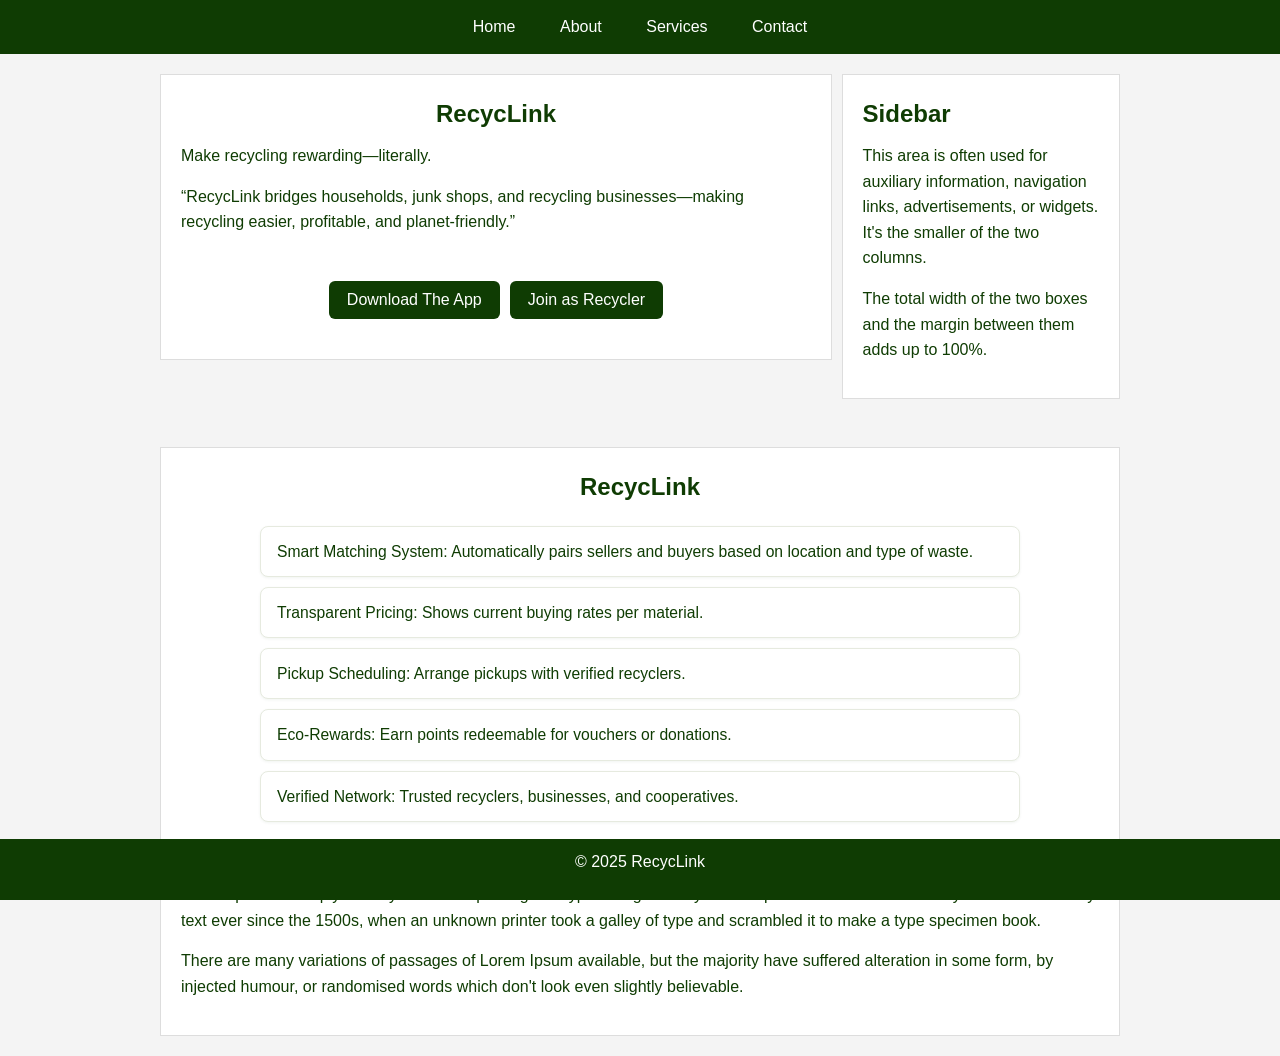
==== index.html @ 6168c614 "Add files via upload" ====
<!DOCTYPE html>
<html lang="en">
  <head>
    <meta charset="UTF-8" />
    <meta name="viewport" content="width=device-width, initial-scale=1.0" />
    <title>Simple Layout with Embedded CSS</title>
    <style>
      * {
        margin: 0;
        padding: 0;
        box-sizing: border-box;
      }

      body {
        font-family: Arial, sans-serif;
        line-height: 1.6;
        background-color: #f4f4f4;
        color: #0f3c03;
      }

      .navbar {
        background-color: #0f3c03;
        color: white;
        overflow: hidden;
      }

      .navbar ul {
        list-style-type: none;
        text-align: center;
      }

      .navbar ul li {
        display: inline-block;
      }

      .navbar ul li a {
        display: block;
        color: white;
        text-align: center;
        padding: 14px 20px;
        text-decoration: none;
      }

      .navbar ul li a:hover {
        background-color: #a3ab82;
      }

      .container {
        max-width: 1000px;
        margin: 20px auto;
        padding: 0 20px;
        overflow: hidden;
      }

      .box {
        float: left;
        padding: 20px;
        background: white;
        border: 1px solid #ddd;
        min-height: 250px;
      }

      .box-left {
        width: 70%;
        margin-right: 1%;
      }

      .box-right {
        width: 29%;
        align-items: center;
      }

      .box-down {
        margin-top: 5%;
      }

      .box-down ul {
        list-style: none;
        padding: 0;
        margin: 20px auto;
        max-width: 760px;
      }

      .box-down ul li {
        background: #ffffff;
        border: 1px solid #e6eadf;
        padding: 12px 16px;
        margin: 10px 0;
        border-radius: 8px;
        box-shadow: 0 1px 3px rgba(15, 60, 3, 0.06);
        display: flex;
        align-items: center;
        gap: 10px;
        color: #0f3c03;
        font-size: 0.98rem;
      }

      .buttons {
        display: flex;
        justify-content: center;
        gap: 10px;
        margin: 20px 0;
      }

      .buttons button {
        background: #0f3c03;
        color: #fff;
        border: none;
        padding: 10px 18px;
        border-radius: 6px;
        font-size: 1rem;
        cursor: pointer;
      }

      .footer {
        background-color: #0f3c03;
        color: white;
        text-align: center;
        padding: 10px 0;
        position: fixed;
        bottom: 0;
        width: 100%;
      }

      .img1 {
        display: flex;
        align-items: left;
        margin-left: auto;
        margin-right: auto;
        margin-bottom: 5%;
        width: 50%;
      }

      h2 {
        margin-bottom: 10px;
      }
      p {
        margin-bottom: 15px;
      }
    </style>
  </head>
  <body>
    <header class="navbar">
      <nav>
        <ul>
          <li><a href="#home">Home</a></li>
          <li><a href="#about">About</a></li>
          <li><a href="#services">Services</a></li>
          <li><a href="#contact">Contact</a></li>
        </ul>
      </nav>
    </header>

    <main class="container">
      <section class="box box-left">
        <h2 style="text-align: center">RecycLink</h2>
        <p>Make recycling rewarding—literally.</p>
        <p>
          “RecycLink bridges households, junk shops, and recycling
          businesses—making recycling easier, profitable, and planet-friendly.”
        </p>
        <img src="images/stock.jpg" alt="" class="img1" />
        <section class="buttons">
          <button>Download The App</button>
          <button>Join as Recycler</button>
        </section>
      </section>

      <aside class="box box-right">
        <h2>Sidebar</h2>
        <p>
          This area is often used for auxiliary information, navigation links,
          advertisements, or widgets. It's the smaller of the two columns.
        </p>
        <p>
          The total width of the two boxes and the margin between them adds up
          to 100%.
        </p>
      </aside>

      <section class="box box-down">
        <h2 style="text-align: center">RecycLink</h2>
        <ul>
          <li>
            Smart Matching System: Automatically pairs sellers and buyers based
            on location and type of waste.
          </li>
          <li>Transparent Pricing: Shows current buying rates per material.</li>
          <li>Pickup Scheduling: Arrange pickups with verified recyclers.</li>
          <li>
            Eco-Rewards: Earn points redeemable for vouchers or donations.
          </li>
          <li>
            Verified Network: Trusted recyclers, businesses, and cooperatives.
          </li>
        </ul>
        <p>
          It is a long established fact that a reader will be distracted by the
          readable content of a page when looking at its layout.
        </p>
        <p>
          Lorem Ipsum is simply dummy text of the printing and typesetting
          industry. Lorem Ipsum has been the industry's standard dummy text ever
          since the 1500s, when an unknown printer took a galley of type and
          scrambled it to make a type specimen book.
        </p>
        <p>
          There are many variations of passages of Lorem Ipsum available, but
          the majority have suffered alteration in some form, by injected
          humour, or randomised words which don't look even slightly believable.
        </p>
      </section>
    </main>

    <footer class="footer">
      <p>&copy; 2025 RecycLink</p>
    </footer>
  </body>
</html>
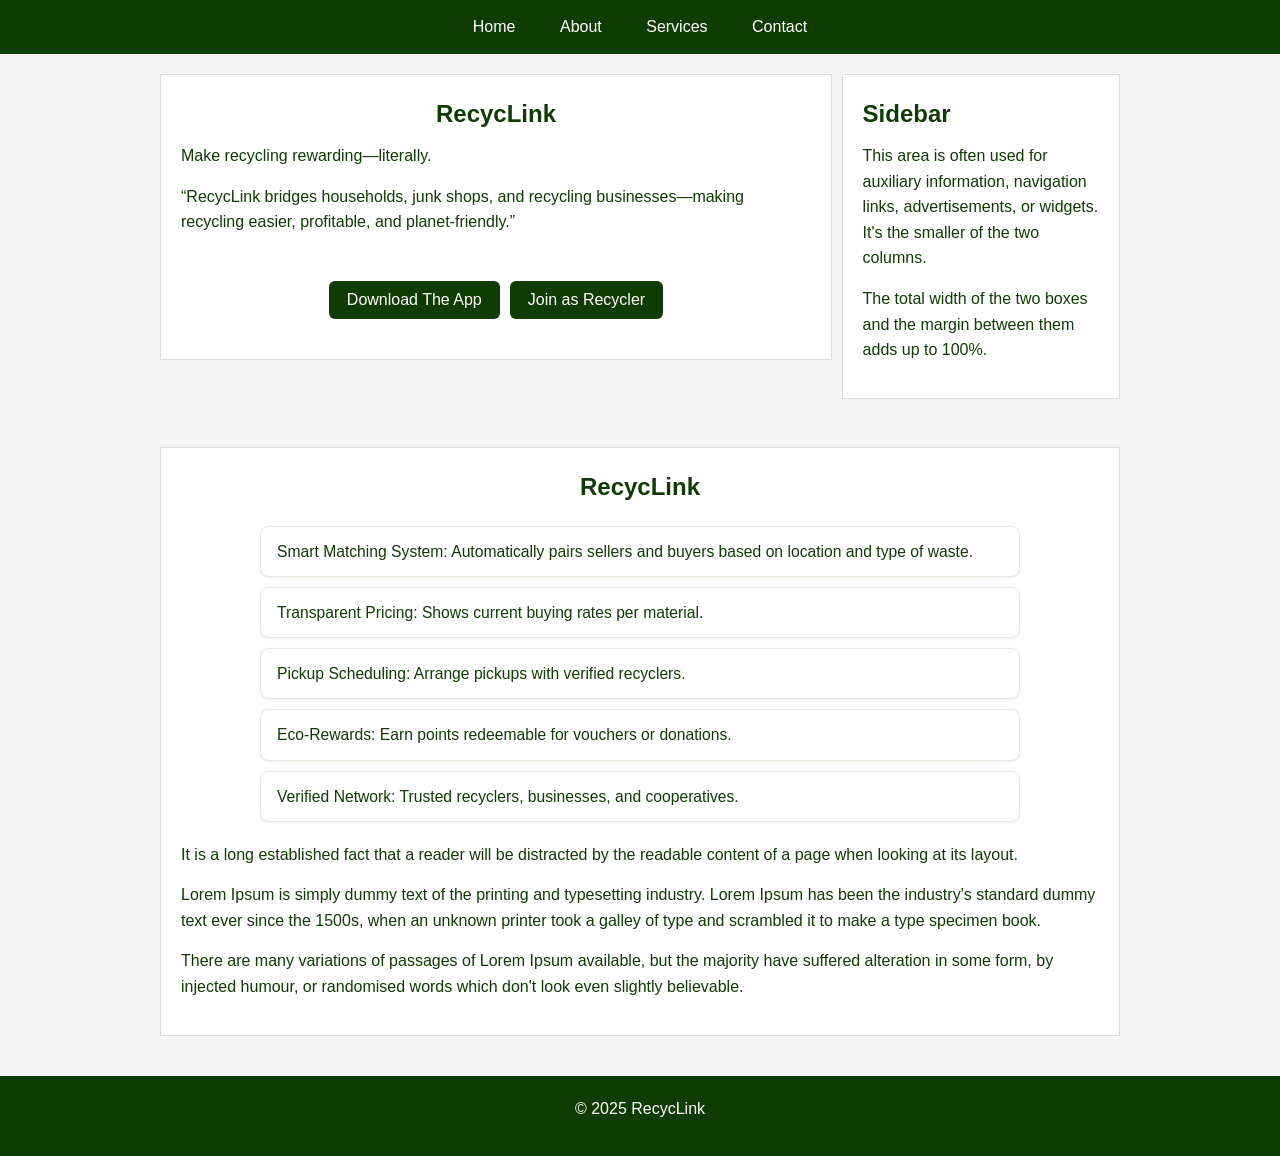
==== commit 5b4251d5: "Add files via upload" ====
--- a/index.html
+++ b/index.html
@@ -116,10 +116,9 @@
         background-color: #0f3c03;
         color: white;
         text-align: center;
-        padding: 10px 0;
-        position: fixed;
-        bottom: 0;
+        padding: 20px 0;
         width: 100%;
+        margin-top: 40px;
       }
 
       .img1 {
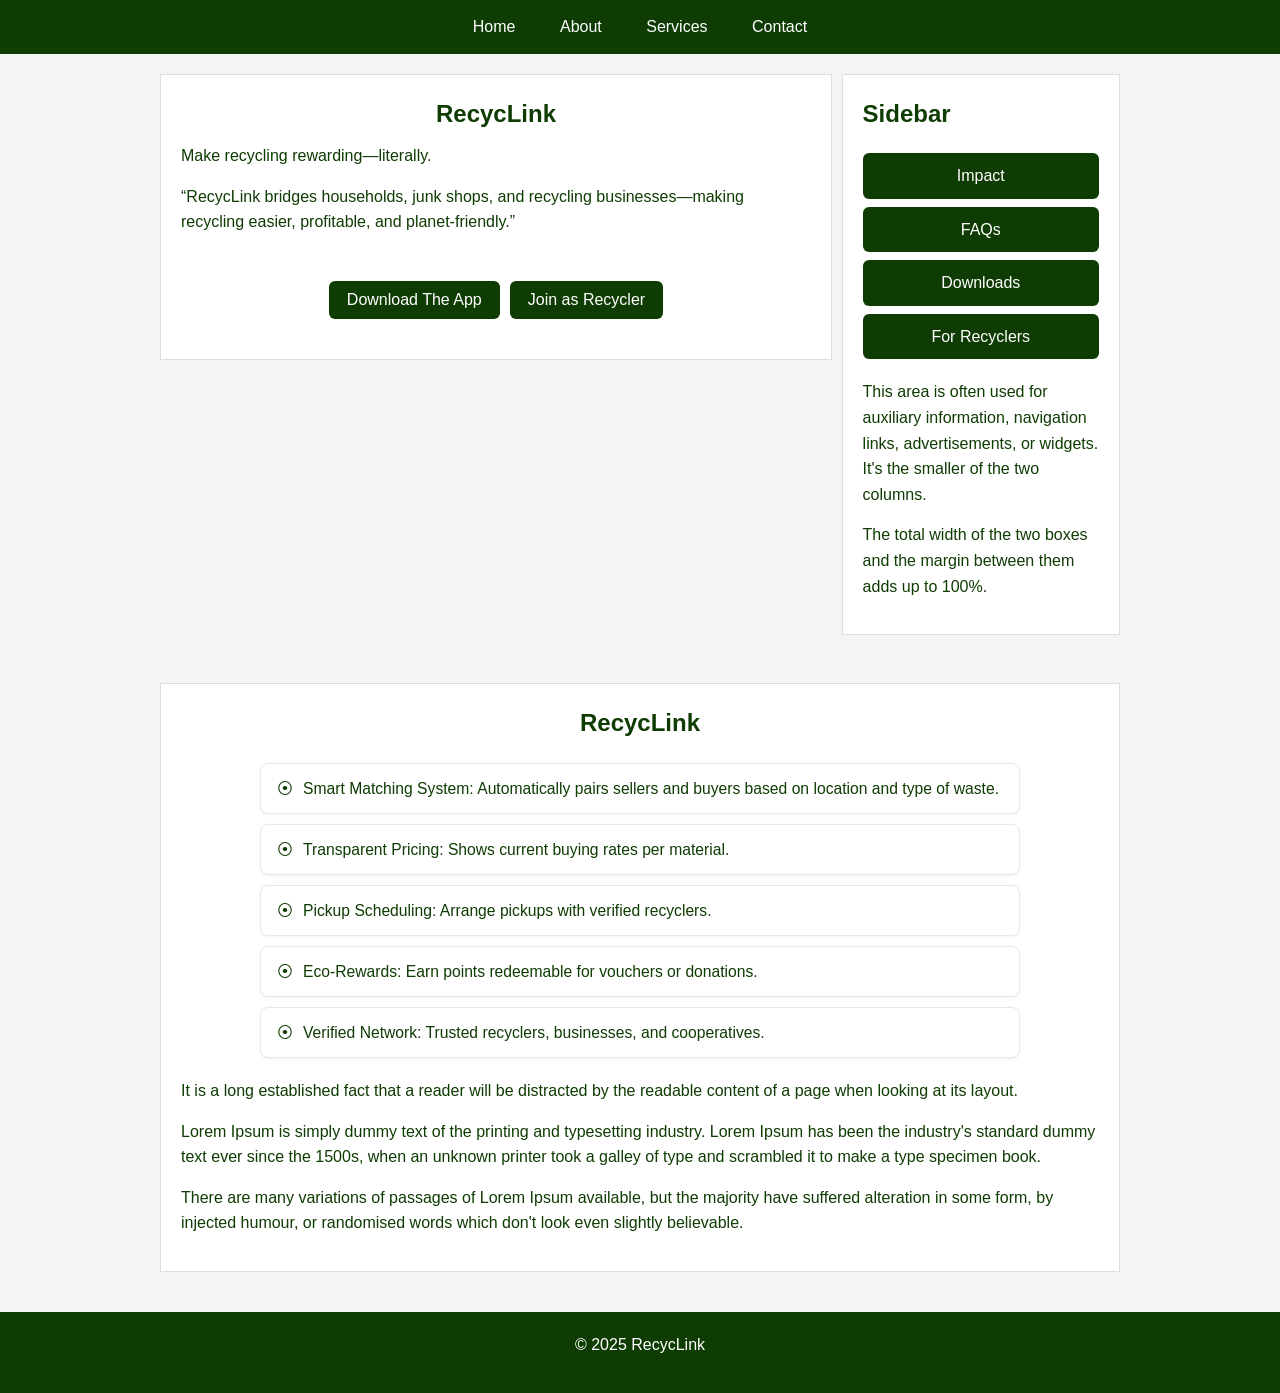
==== commit 77018de9: "Add files via upload" ====
--- a/index.html
+++ b/index.html
@@ -68,6 +68,22 @@
       .box-right {
         width: 29%;
         align-items: center;
+      }
+
+      .box-right .sidebarnav ul {
+        list-style: none;
+        padding: 0;
+        margin: 20px 0;
+      }
+
+      .box-right .sidebarnav ul li {
+        background: #0f3c03;
+        color: #fff;
+        padding: 10px;
+        margin: 8px 0;
+        border-radius: 6px;
+        text-align: center;
+        cursor: pointer;
       }
 
       .box-down {
@@ -93,6 +109,10 @@
         gap: 10px;
         color: #0f3c03;
         font-size: 0.98rem;
+      }
+
+      .box-down ul li::before {
+        content: "⦿";
       }
 
       .buttons {
@@ -167,6 +187,16 @@
 
       <aside class="box box-right">
         <h2>Sidebar</h2>
+        <section class="sidebarnav">
+          <nav>
+            <ul>
+              <li>Impact</li>
+              <li>FAQs</li>
+              <li>Downloads</li>
+              <li>For Recyclers</li>
+            </ul>
+          </nav>
+        </section>
         <p>
           This area is often used for auxiliary information, navigation links,
           advertisements, or widgets. It's the smaller of the two columns.
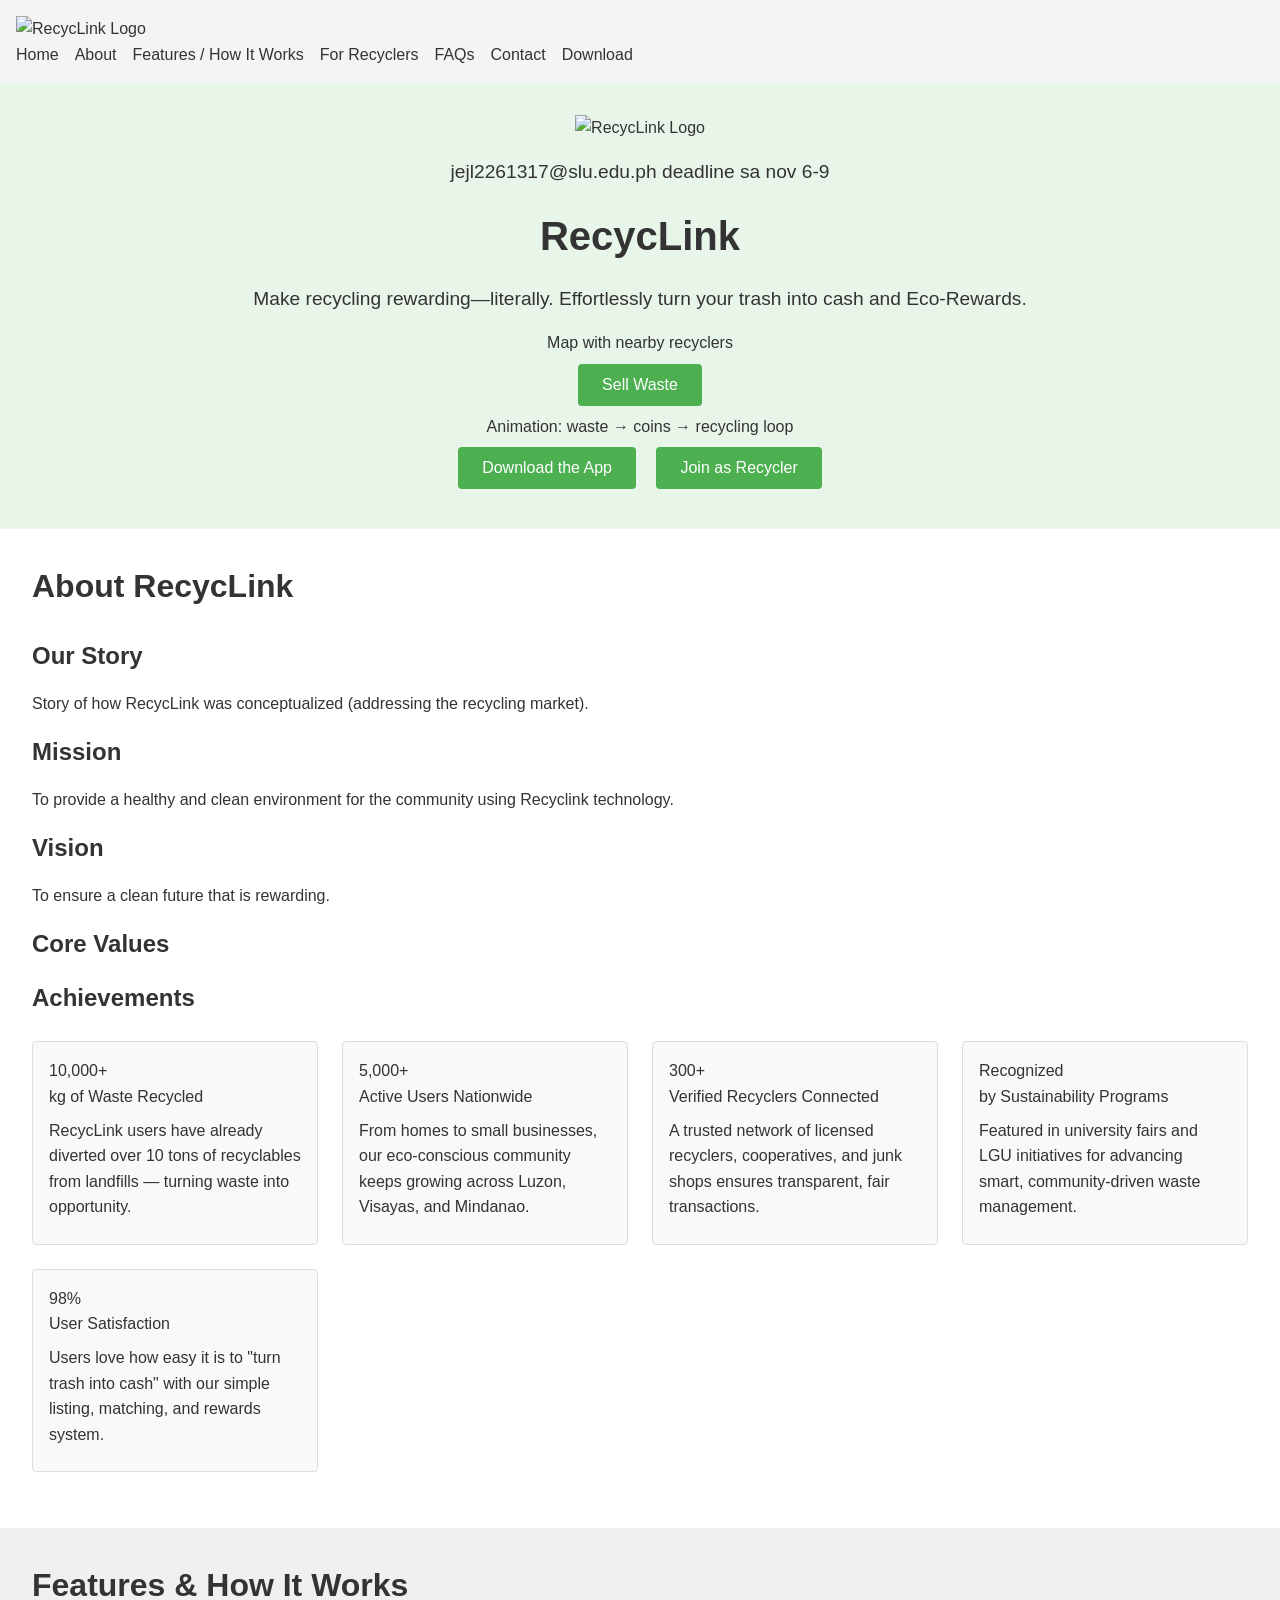
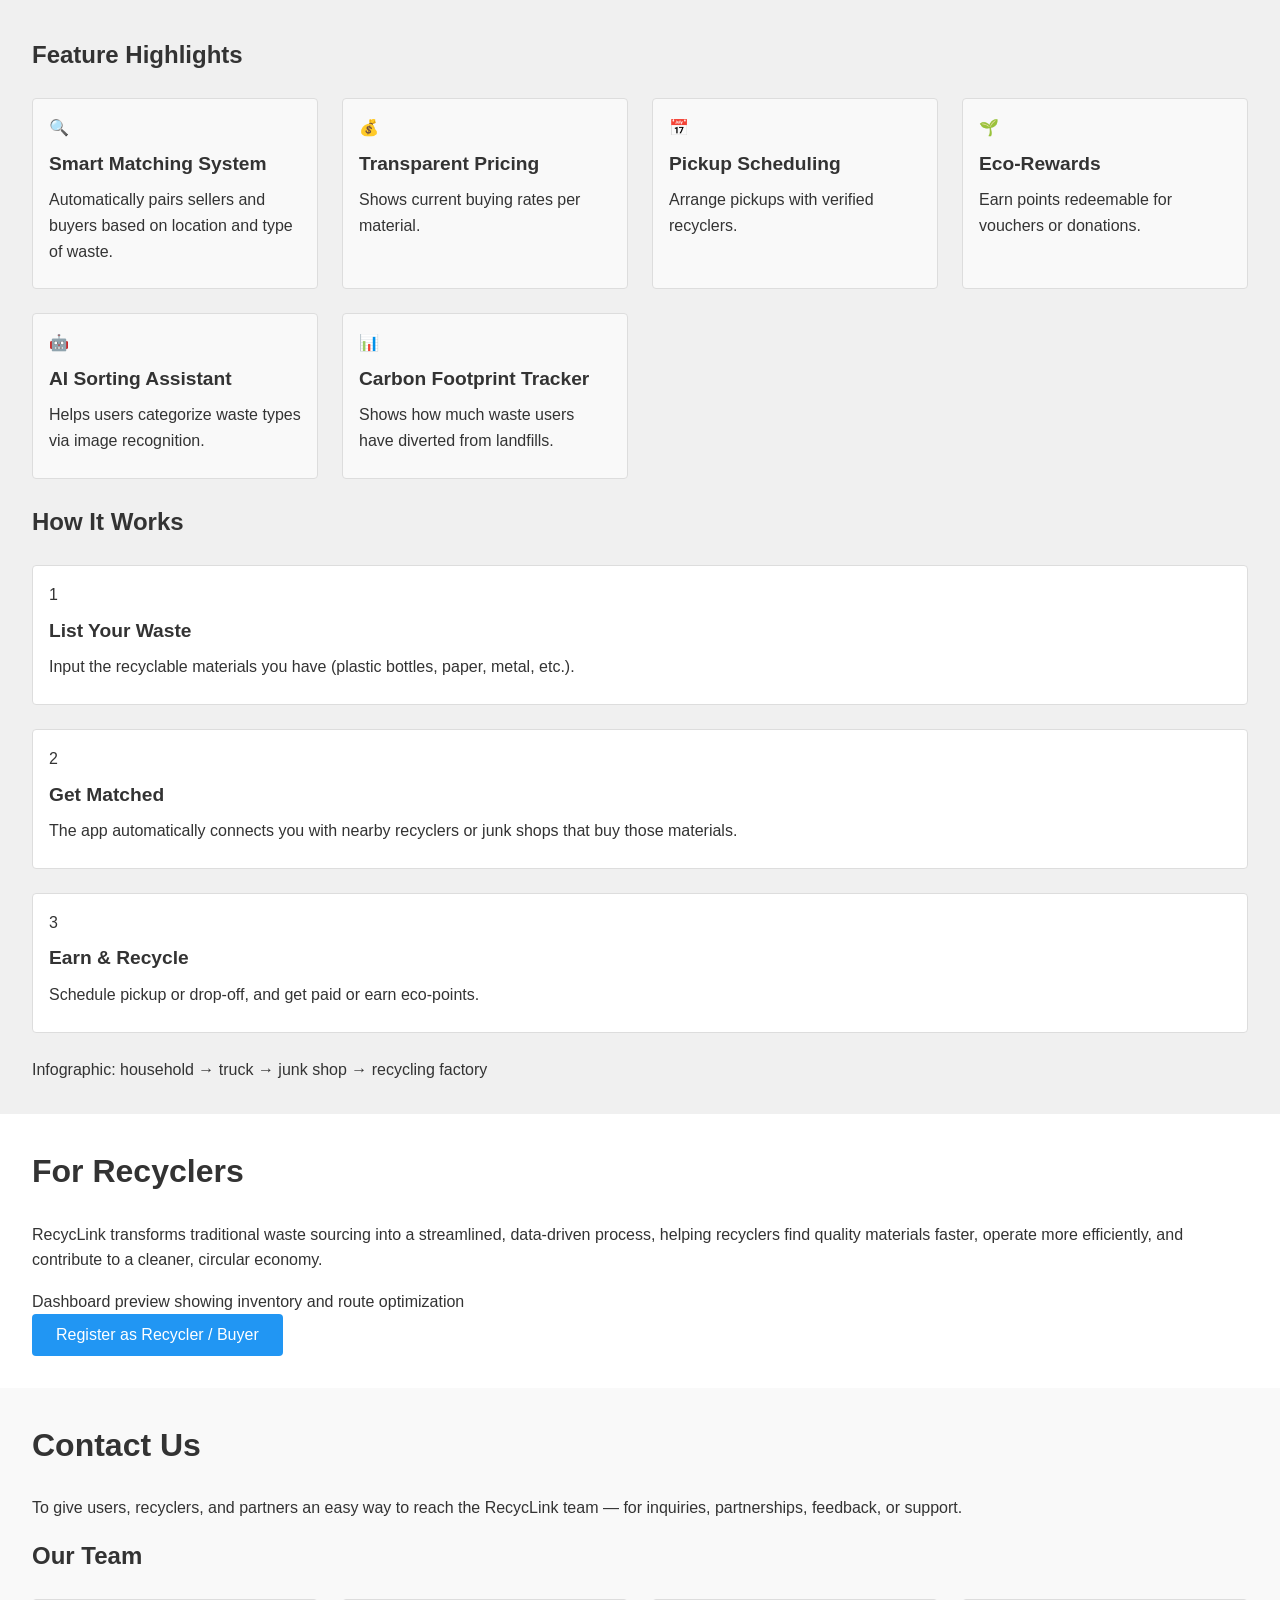
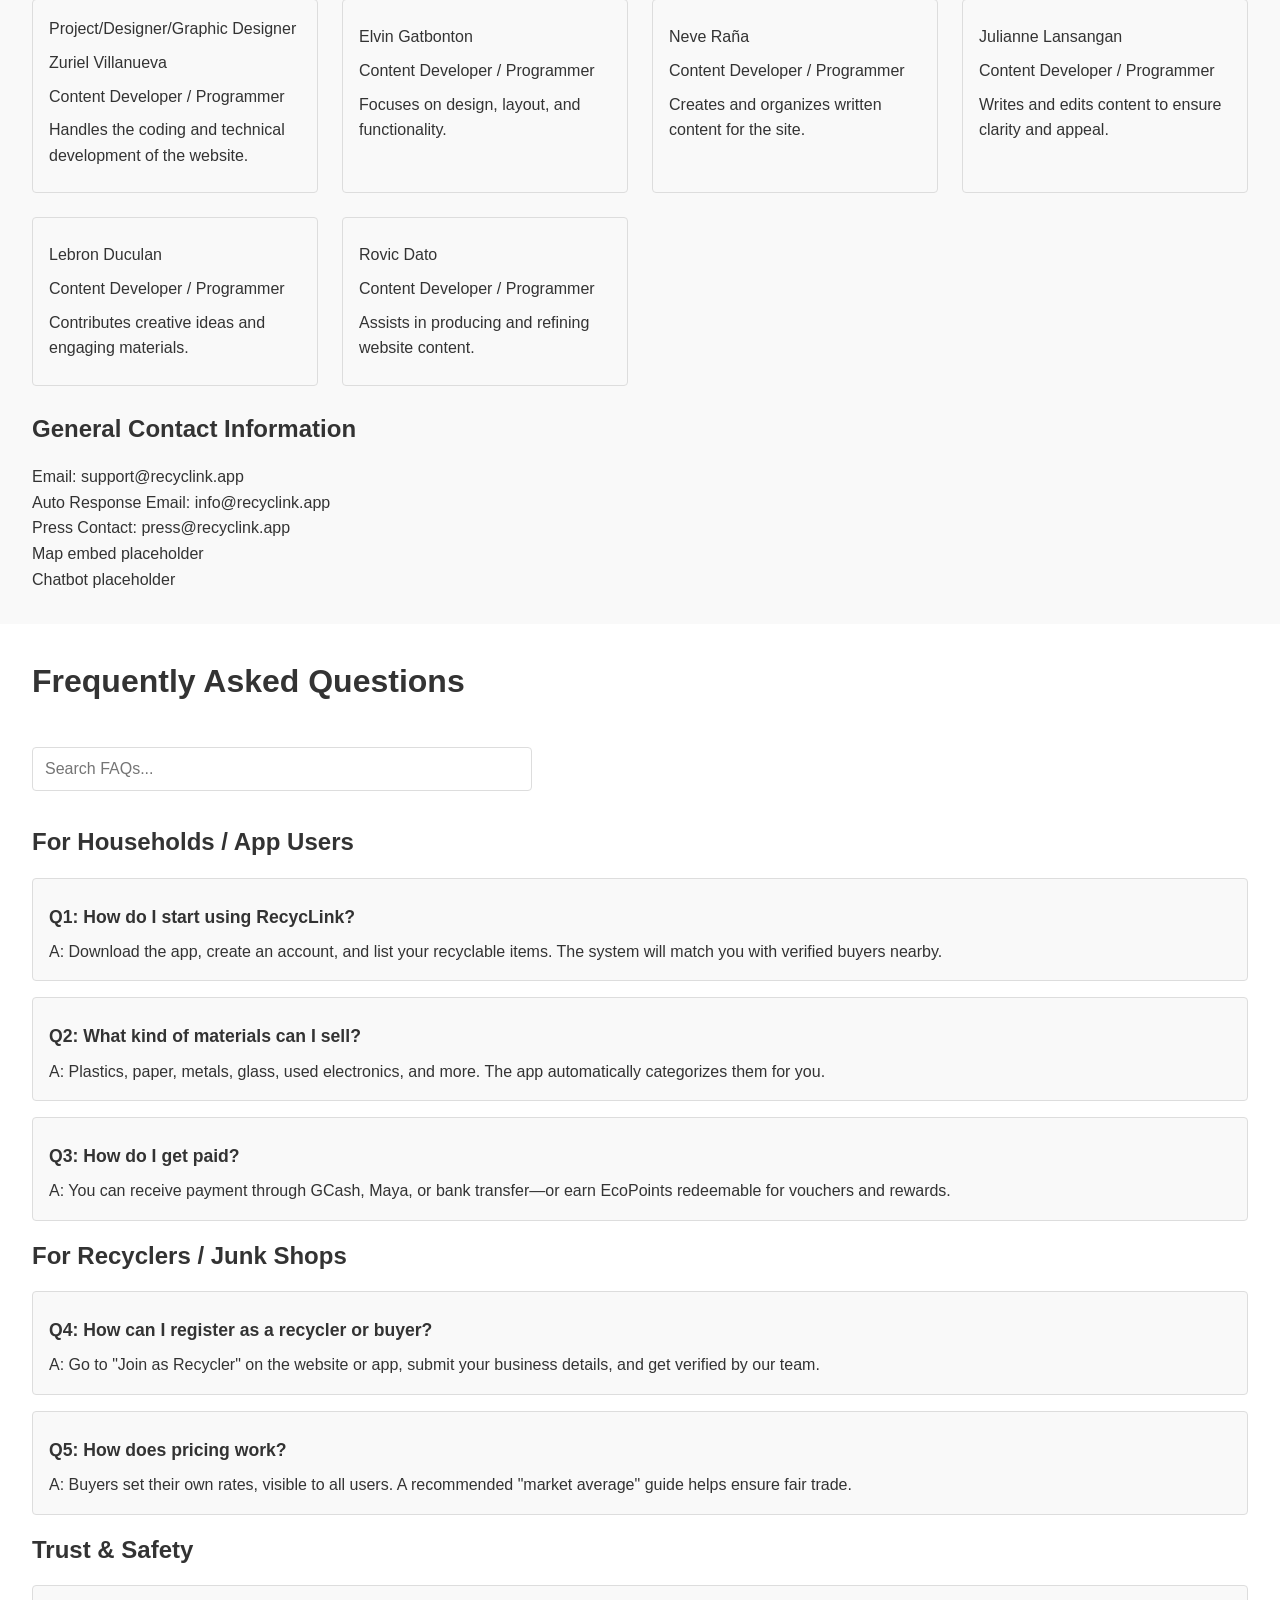
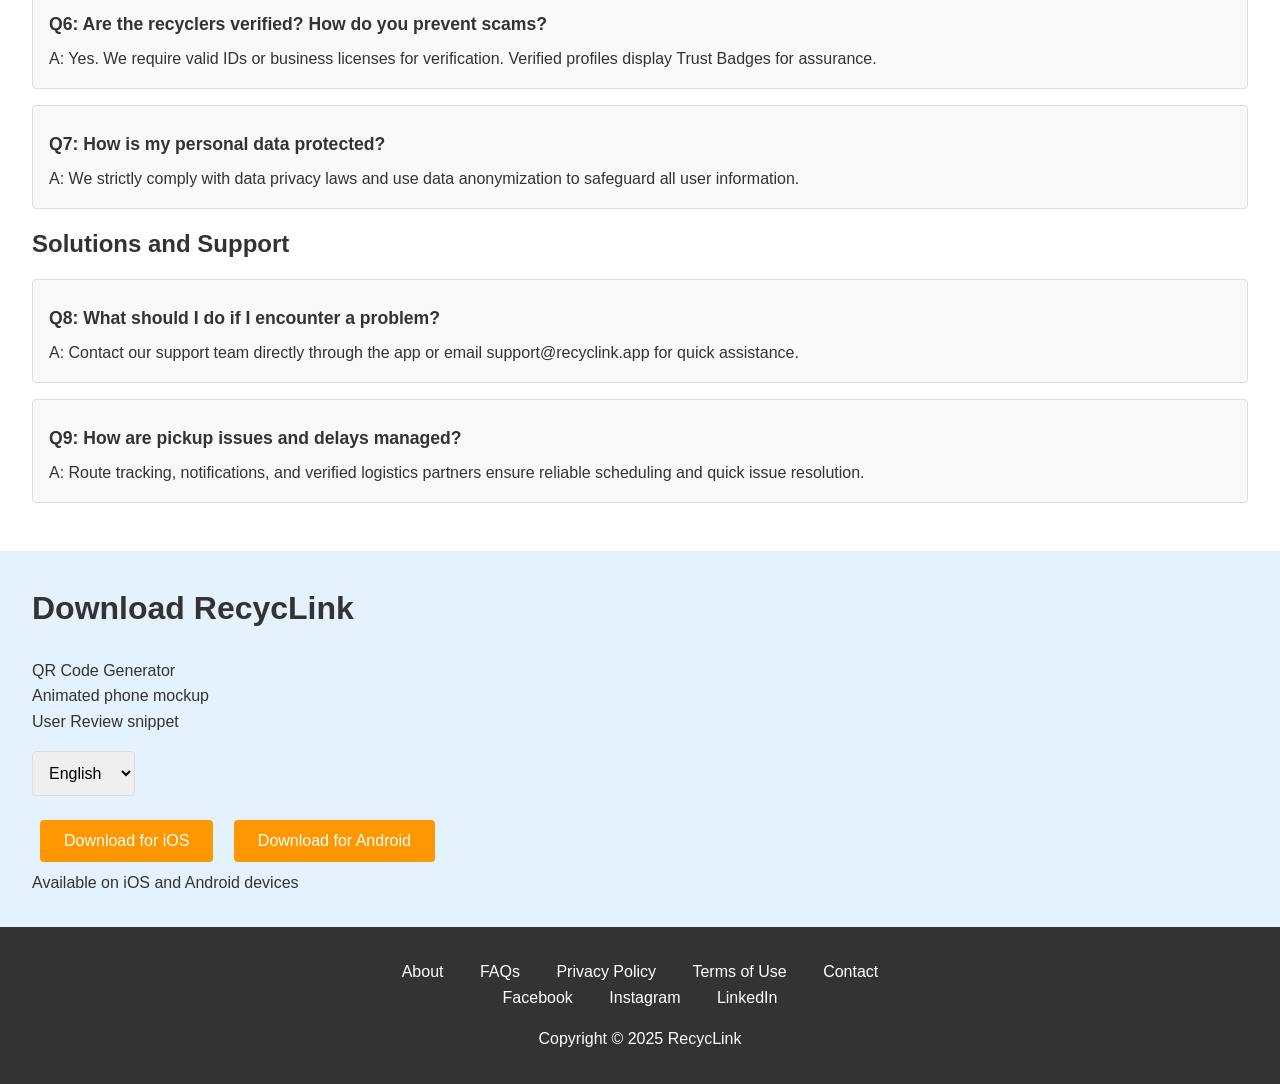
==== commit 1caf9022: "Add files via upload" ====
--- a/index.html
+++ b/index.html
@@ -1,248 +1,426 @@
 <!DOCTYPE html>
 <html lang="en">
-  <head>
-    <meta charset="UTF-8" />
-    <meta name="viewport" content="width=device-width, initial-scale=1.0" />
-    <title>Simple Layout with Embedded CSS</title>
-    <style>
-      * {
-        margin: 0;
-        padding: 0;
-        box-sizing: border-box;
-      }
-
-      body {
-        font-family: Arial, sans-serif;
-        line-height: 1.6;
-        background-color: #f4f4f4;
-        color: #0f3c03;
-      }
-
-      .navbar {
-        background-color: #0f3c03;
-        color: white;
-        overflow: hidden;
-      }
-
-      .navbar ul {
-        list-style-type: none;
-        text-align: center;
-      }
-
-      .navbar ul li {
-        display: inline-block;
-      }
-
-      .navbar ul li a {
-        display: block;
-        color: white;
-        text-align: center;
-        padding: 14px 20px;
-        text-decoration: none;
-      }
-
-      .navbar ul li a:hover {
-        background-color: #a3ab82;
-      }
-
-      .container {
-        max-width: 1000px;
-        margin: 20px auto;
-        padding: 0 20px;
-        overflow: hidden;
-      }
-
-      .box {
-        float: left;
-        padding: 20px;
-        background: white;
-        border: 1px solid #ddd;
-        min-height: 250px;
-      }
-
-      .box-left {
-        width: 70%;
-        margin-right: 1%;
-      }
-
-      .box-right {
-        width: 29%;
-        align-items: center;
-      }
-
-      .box-right .sidebarnav ul {
-        list-style: none;
-        padding: 0;
-        margin: 20px 0;
-      }
-
-      .box-right .sidebarnav ul li {
-        background: #0f3c03;
-        color: #fff;
-        padding: 10px;
-        margin: 8px 0;
-        border-radius: 6px;
-        text-align: center;
-        cursor: pointer;
-      }
-
-      .box-down {
-        margin-top: 5%;
-      }
-
-      .box-down ul {
-        list-style: none;
-        padding: 0;
-        margin: 20px auto;
-        max-width: 760px;
-      }
-
-      .box-down ul li {
-        background: #ffffff;
-        border: 1px solid #e6eadf;
-        padding: 12px 16px;
-        margin: 10px 0;
-        border-radius: 8px;
-        box-shadow: 0 1px 3px rgba(15, 60, 3, 0.06);
-        display: flex;
-        align-items: center;
-        gap: 10px;
-        color: #0f3c03;
-        font-size: 0.98rem;
-      }
-
-      .box-down ul li::before {
-        content: "⦿";
-      }
-
-      .buttons {
-        display: flex;
-        justify-content: center;
-        gap: 10px;
-        margin: 20px 0;
-      }
-
-      .buttons button {
-        background: #0f3c03;
-        color: #fff;
-        border: none;
-        padding: 10px 18px;
-        border-radius: 6px;
-        font-size: 1rem;
-        cursor: pointer;
-      }
-
-      .footer {
-        background-color: #0f3c03;
-        color: white;
-        text-align: center;
-        padding: 20px 0;
-        width: 100%;
-        margin-top: 40px;
-      }
-
-      .img1 {
-        display: flex;
-        align-items: left;
-        margin-left: auto;
-        margin-right: auto;
-        margin-bottom: 5%;
-        width: 50%;
-      }
-
-      h2 {
-        margin-bottom: 10px;
-      }
-      p {
-        margin-bottom: 15px;
-      }
-    </style>
-  </head>
-  <body>
-    <header class="navbar">
-      <nav>
-        <ul>
-          <li><a href="#home">Home</a></li>
-          <li><a href="#about">About</a></li>
-          <li><a href="#services">Services</a></li>
-          <li><a href="#contact">Contact</a></li>
-        </ul>
-      </nav>
-    </header>
-
-    <main class="container">
-      <section class="box box-left">
-        <h2 style="text-align: center">RecycLink</h2>
-        <p>Make recycling rewarding—literally.</p>
-        <p>
-          “RecycLink bridges households, junk shops, and recycling
-          businesses—making recycling easier, profitable, and planet-friendly.”
-        </p>
-        <img src="images/stock.jpg" alt="" class="img1" />
-        <section class="buttons">
-          <button>Download The App</button>
-          <button>Join as Recycler</button>
-        </section>
-      </section>
-
-      <aside class="box box-right">
-        <h2>Sidebar</h2>
-        <section class="sidebarnav">
-          <nav>
+<head>
+    <meta charset="UTF-8">
+    <meta name="viewport" content="width=device-width, initial-scale=1.0">
+    <title>RecycLink - Make recycling rewarding, literally</title>
+    <link rel="stylesheet" href="css/styles.css">
+</head>
+<body>
+    <!-- SECTION A: NAVIGATION MENU -->
+    <nav>
+        <div>
+            <div>
+                <img src="img/logo.png" alt="RecycLink Logo">
+            </div>
             <ul>
-              <li>Impact</li>
-              <li>FAQs</li>
-              <li>Downloads</li>
-              <li>For Recyclers</li>
+                <li><a href="#home">Home</a></li>
+                <li><a href="#about">About</a></li>
+                <li><a href="#features">Features / How It Works</a></li>
+                <li><a href="#recyclers">For Recyclers</a></li>
+                <li><a href="#faqs">FAQs</a></li>
+                <li><a href="#contact">Contact</a></li>
+                <li><a href="#download">Download</a></li>
             </ul>
-          </nav>
-        </section>
-        <p>
-          This area is often used for auxiliary information, navigation links,
-          advertisements, or widgets. It's the smaller of the two columns.
-        </p>
-        <p>
-          The total width of the two boxes and the margin between them adds up
-          to 100%.
-        </p>
-      </aside>
-
-      <section class="box box-down">
-        <h2 style="text-align: center">RecycLink</h2>
-        <ul>
-          <li>
-            Smart Matching System: Automatically pairs sellers and buyers based
-            on location and type of waste.
-          </li>
-          <li>Transparent Pricing: Shows current buying rates per material.</li>
-          <li>Pickup Scheduling: Arrange pickups with verified recyclers.</li>
-          <li>
-            Eco-Rewards: Earn points redeemable for vouchers or donations.
-          </li>
-          <li>
-            Verified Network: Trusted recyclers, businesses, and cooperatives.
-          </li>
-        </ul>
-        <p>
-          It is a long established fact that a reader will be distracted by the
-          readable content of a page when looking at its layout.
-        </p>
-        <p>
-          Lorem Ipsum is simply dummy text of the printing and typesetting
-          industry. Lorem Ipsum has been the industry's standard dummy text ever
-          since the 1500s, when an unknown printer took a galley of type and
-          scrambled it to make a type specimen book.
-        </p>
-        <p>
-          There are many variations of passages of Lorem Ipsum available, but
-          the majority have suffered alteration in some form, by injected
-          humour, or randomised words which don't look even slightly believable.
-        </p>
-      </section>
-    </main>
-
-    <footer class="footer">
-      <p>&copy; 2025 RecycLink</p>
+        </div>
+    </nav>
+
+    <!-- SECTION B: HOME CONTENTS -->
+    <section id="home" class="hero">
+        <div>
+            <div>
+                <img src="img/logo.png" alt="RecycLink Logo">
+                <p>jejl2261317@slu.edu.ph deadline sa nov 6-9</p>
+            </div>
+            <h1>RecycLink</h1>
+            <p>Make recycling rewarding—literally. Effortlessly turn your trash into cash and Eco-Rewards.</p>
+            <div>
+                <div>
+                    <div>Map with nearby recyclers</div>
+                    <button>Sell Waste</button>
+                </div>
+                <div>
+                    <div>Animation: waste → coins → recycling loop</div>
+                </div>
+            </div>
+            <div>
+                <button>Download the App</button>
+                <button>Join as Recycler</button>
+            </div>
+        </div>
+    </section>
+
+    <!-- SECTION C: ABOUT -->
+    <section id="about" class="about">
+        <div>
+            <h2>About RecycLink</h2>
+            <div>
+                <div>
+                    <h3>Our Story</h3>
+                    <p>Story of how RecycLink was conceptualized (addressing the recycling market).</p>
+                </div>
+                <div>
+                    <div>
+                        <h3>Mission</h3>
+                        <p>To provide a healthy and clean environment for the community using Recyclink technology.</p>
+                    </div>
+                    <div>
+                        <h3>Vision</h3>
+                        <p>To ensure a clean future that is rewarding.</p>
+                    </div>
+                </div>
+                <div>
+                    <h3>Core Values</h3>
+                    <ul>
+                        <!-- Core values content to be added -->
+                    </ul>
+                </div>
+                <div>
+                    <h3>Achievements</h3>
+                    <div class="grid">
+                        <div>
+                            <div>10,000+</div>
+                            <div>kg of Waste Recycled</div>
+                            <p>RecycLink users have already diverted over 10 tons of recyclables from landfills — turning waste into opportunity.</p>
+                        </div>
+                        <div>
+                            <div>5,000+</div>
+                            <div>Active Users Nationwide</div>
+                            <p>From homes to small businesses, our eco-conscious community keeps growing across Luzon, Visayas, and Mindanao.</p>
+                        </div>
+                        <div>
+                            <div>300+</div>
+                            <div>Verified Recyclers Connected</div>
+                            <p>A trusted network of licensed recyclers, cooperatives, and junk shops ensures transparent, fair transactions.</p>
+                        </div>
+                        <div>
+                            <div>Recognized</div>
+                            <div>by Sustainability Programs</div>
+                            <p>Featured in university fairs and LGU initiatives for advancing smart, community-driven waste management.</p>
+                        </div>
+                        <div>
+                            <div>98%</div>
+                            <div>User Satisfaction</div>
+                            <p>Users love how easy it is to "turn trash into cash" with our simple listing, matching, and rewards system.</p>
+                        </div>
+                    </div>
+                </div>
+            </div>
+        </div>
+    </section>
+
+    <!-- SECTION D: FEATURES & HOW IT WORKS -->
+    <section id="features" class="features">
+        <div>
+            <h2>Features & How It Works</h2>
+            <div>
+                <div>
+                    <h3>Feature Highlights</h3>
+                    <div class="grid">
+                        <div>
+                            <div>🔍</div>
+                            <h4>Smart Matching System</h4>
+                            <p>Automatically pairs sellers and buyers based on location and type of waste.</p>
+                        </div>
+                        <div>
+                            <div>💰</div>
+                            <h4>Transparent Pricing</h4>
+                            <p>Shows current buying rates per material.</p>
+                        </div>
+                        <div>
+                            <div>📅</div>
+                            <h4>Pickup Scheduling</h4>
+                            <p>Arrange pickups with verified recyclers.</p>
+                        </div>
+                        <div>
+                            <div>🌱</div>
+                            <h4>Eco-Rewards</h4>
+                            <p>Earn points redeemable for vouchers or donations.</p>
+                        </div>
+                        <div>
+                            <div>🤖</div>
+                            <h4>AI Sorting Assistant</h4>
+                            <p>Helps users categorize waste types via image recognition.</p>
+                        </div>
+                        <div>
+                            <div>📊</div>
+                            <h4>Carbon Footprint Tracker</h4>
+                            <p>Shows how much waste users have diverted from landfills.</p>
+                        </div>
+                    </div>
+                </div>
+                <div>
+                    <h3>How It Works</h3>
+                    <div class="steps">
+                        <div>
+                            <div>1</div>
+                            <h4>List Your Waste</h4>
+                            <p>Input the recyclable materials you have (plastic bottles, paper, metal, etc.).</p>
+                        </div>
+                        <div>
+                            <div>2</div>
+                            <h4>Get Matched</h4>
+                            <p>The app automatically connects you with nearby recyclers or junk shops that buy those materials.</p>
+                        </div>
+                        <div>
+                            <div>3</div>
+                            <h4>Earn & Recycle</h4>
+                            <p>Schedule pickup or drop-off, and get paid or earn eco-points.</p>
+                        </div>
+                    </div>
+                    <div>
+                        <div>Infographic: household → truck → junk shop → recycling factory</div>
+                    </div>
+                </div>
+            </div>
+        </div>
+    </section>
+
+    <!-- SECTION E: FOR RECYCLERS (BUSINESS) -->
+    <section id="recyclers" class="recyclers">
+        <div>
+            <h2>For Recyclers</h2>
+            <div>
+                <p>RecycLink transforms traditional waste sourcing into a streamlined, data-driven process, helping recyclers find quality materials faster, operate more efficiently, and contribute to a cleaner, circular economy.</p>
+                <div>
+                    <div>Dashboard preview showing inventory and route optimization</div>
+                </div>
+                <button>Register as Recycler / Buyer</button>
+            </div>
+        </div>
+    </section>
+
+    <!-- SECTION F: CONTACTS -->
+    <section id="contact" class="contact">
+        <div>
+            <h2>Contact Us</h2>
+            <p>To give users, recyclers, and partners an easy way to reach the RecycLink team — for inquiries, partnerships, feedback, or support.</p>
+            <div>
+                <div>
+                    <h3>Our Team</h3>
+                    <div class="grid">
+                        <div>
+                            <div>Project/Designer/Graphic Designer</div>
+                            <p>Zuriel Villanueva</p>
+                            <p>Content Developer / Programmer</p>
+                            <p>Handles the coding and technical development of the website.</p>
+                        </div>
+                        <div>
+                            <p>Elvin Gatbonton</p>
+                            <p>Content Developer / Programmer</p>
+                            <p>Focuses on design, layout, and functionality.</p>
+                        </div>
+                        <div>
+                            <p>Neve Raña</p>
+                            <p>Content Developer / Programmer</p>
+                            <p>Creates and organizes written content for the site.</p>
+                        </div>
+                        <div>
+                            <p>Julianne Lansangan</p>
+                            <p>Content Developer / Programmer</p>
+                            <p>Writes and edits content to ensure clarity and appeal.</p>
+                        </div>
+                        <div>
+                            <p>Lebron Duculan</p>
+                            <p>Content Developer / Programmer</p>
+                            <p>Contributes creative ideas and engaging materials.</p>
+                        </div>
+                        <div>
+                            <p>Rovic Dato</p>
+                            <p>Content Developer / Programmer</p>
+                            <p>Assists in producing and refining website content.</p>
+                        </div>
+                    </div>
+                </div>
+                <div>
+                    <h3>General Contact Information</h3>
+                    <div>
+                        <div>
+                            <span>Email:</span>
+                            <span>support@recyclink.app</span>
+                        </div>
+                        <div>
+                            <span>Auto Response Email:</span>
+                            <span>info@recyclink.app</span>
+                        </div>
+                        <div>
+                            <span>Press Contact:</span>
+                            <span>press@recyclink.app</span>
+                        </div>
+                    </div>
+                    <div>
+                        <div>Map embed placeholder</div>
+                    </div>
+                    <div>
+                        <div>Chatbot placeholder</div>
+                    </div>
+                </div>
+            </div>
+        </div>
+    </section>
+
+    <!-- SECTION G: FAQs -->
+    <section id="faqs" class="faqs">
+        <div>
+            <h2>Frequently Asked Questions</h2>
+            <div>
+                <div>
+                    <input type="text" placeholder="Search FAQs...">
+                </div>
+                <div>
+                    <div>
+                        <h3>For Households / App Users</h3>
+                        <div class="list">
+                            <div>
+                                <div>
+                                    <h4>Q1: How do I start using RecycLink?</h4>
+                                </div>
+                                <div>
+                                    <p>A: Download the app, create an account, and list your recyclable items. The system will match you with verified buyers nearby.</p>
+                                </div>
+                            </div>
+                            <div>
+                                <div>
+                                    <h4>Q2: What kind of materials can I sell?</h4>
+                                </div>
+                                <div>
+                                    <p>A: Plastics, paper, metals, glass, used electronics, and more. The app automatically categorizes them for you.</p>
+                                </div>
+                            </div>
+                            <div>
+                                <div>
+                                    <h4>Q3: How do I get paid?</h4>
+                                </div>
+                                <div>
+                                    <p>A: You can receive payment through GCash, Maya, or bank transfer—or earn EcoPoints redeemable for vouchers and rewards.</p>
+                                </div>
+                            </div>
+                        </div>
+                    </div>
+                    <div>
+                        <h3>For Recyclers / Junk Shops</h3>
+                        <div class="list">
+                            <div>
+                                <div>
+                                    <h4>Q4: How can I register as a recycler or buyer?</h4>
+                                </div>
+                                <div>
+                                    <p>A: Go to "Join as Recycler" on the website or app, submit your business details, and get verified by our team.</p>
+                                </div>
+                            </div>
+                            <div>
+                                <div>
+                                    <h4>Q5: How does pricing work?</h4>
+                                </div>
+                                <div>
+                                    <p>A: Buyers set their own rates, visible to all users. A recommended "market average" guide helps ensure fair trade.</p>
+                                </div>
+                            </div>
+                        </div>
+                    </div>
+                    <div>
+                        <h3>Trust & Safety</h3>
+                        <div class="list">
+                            <div>
+                                <div>
+                                    <h4>Q6: Are the recyclers verified? How do you prevent scams?</h4>
+                                </div>
+                                <div>
+                                    <p>A: Yes. We require valid IDs or business licenses for verification. Verified profiles display Trust Badges for assurance.</p>
+                                </div>
+                            </div>
+                            <div>
+                                <div>
+                                    <h4>Q7: How is my personal data protected?</h4>
+                                </div>
+                                <div>
+                                    <p>A: We strictly comply with data privacy laws and use data anonymization to safeguard all user information.</p>
+                                </div>
+                            </div>
+                        </div>
+                    </div>
+                    <div>
+                        <h3>Solutions and Support</h3>
+                        <div class="list">
+                            <div>
+                                <div>
+                                    <h4>Q8: What should I do if I encounter a problem?</h4>
+                                </div>
+                                <div>
+                                    <p>A: Contact our support team directly through the app or email support@recyclink.app for quick assistance.</p>
+                                </div>
+                            </div>
+                            <div>
+                                <div>
+                                    <h4>Q9: How are pickup issues and delays managed?</h4>
+                                </div>
+                                <div>
+                                    <p>A: Route tracking, notifications, and verified logistics partners ensure reliable scheduling and quick issue resolution.</p>
+                                </div>
+                            </div>
+                        </div>
+                    </div>
+                </div>
+            </div>
+        </div>
+    </section>
+
+    <!-- SECTION H: DOWNLOAD -->
+    <section id="download" class="download">
+        <div>
+            <h2>Download RecycLink</h2>
+            <div>
+                <div>
+                    <div>
+                        <div>QR Code Generator</div>
+                    </div>
+                    <div>
+                        <div>Animated phone mockup</div>
+                    </div>
+                </div>
+                <div>
+                    <div>
+                        <div>
+                            <p>User Review snippet</p>
+                        </div>
+                    </div>
+                    <div>
+                        <select>
+                            <option value="en">English</option>
+                            <option value="tl">Tagalog</option>
+                        </select>
+                    </div>
+                    <div>
+                        <button>Download for iOS</button>
+                        <button>Download for Android</button>
+                    </div>
+                    <p>Available on iOS and Android devices</p>
+                </div>
+            </div>
+        </div>
+    </section>
+
+    <!-- SECTION I: FOOTER -->
+    <footer>
+        <div>
+            <div>
+                <div>
+                    <a href="#about">About</a>
+                    <a href="#faqs">FAQs</a>
+                    <a href="#">Privacy Policy</a>
+                    <a href="#">Terms of Use</a>
+                    <a href="#contact">Contact</a>
+                </div>
+                <div>
+                    <a href="#" aria-label="Facebook">Facebook</a>
+                    <a href="#" aria-label="Instagram">Instagram</a>
+                    <a href="#" aria-label="LinkedIn">LinkedIn</a>
+                </div>
+                <div>
+                    <p>Copyright © 2025 RecycLink</p>
+                </div>
+            </div>
+        </div>
     </footer>
-  </body>
+</body>
 </html>
--- a/css/styles.css
+++ b/css/styles.css
@@ -0,0 +1,328 @@
+/* Reset */
+* {
+    margin: 0;
+    padding: 0;
+    box-sizing: border-box;
+}
+
+body {
+    font-family: Arial, sans-serif;
+    line-height: 1.6;
+    color: #333;
+}
+
+/* Navigation */
+nav {
+    background-color: #f4f4f4;
+    padding: 1rem;
+}
+
+nav ul {
+    list-style: none;
+    display: flex;
+    gap: 1rem;
+    flex-wrap: wrap;
+}
+
+nav a {
+    text-decoration: none;
+    color: #333;
+}
+
+nav a:hover {
+    color: #007bff;
+}
+
+nav img {
+    max-width: 150px;
+    height: auto;
+}
+
+/* Hero Section */
+.hero {
+    padding: 2rem;
+    text-align: center;
+    background-color: #e8f5e9;
+}
+
+.hero h1 {
+    font-size: 2.5rem;
+    margin: 1rem 0;
+}
+
+.hero p {
+    font-size: 1.2rem;
+    margin: 1rem 0;
+}
+
+.hero button {
+    padding: 0.75rem 1.5rem;
+    margin: 0.5rem;
+    font-size: 1rem;
+    cursor: pointer;
+    border: none;
+    background-color: #4caf50;
+    color: white;
+    border-radius: 4px;
+}
+
+.hero button:hover {
+    background-color: #45a049;
+}
+
+.hero img {
+    max-width: 200px;
+    height: auto;
+}
+
+/* About Section */
+.about {
+    padding: 2rem;
+    background-color: #fff;
+}
+
+.about h2 {
+    font-size: 2rem;
+    margin-bottom: 1.5rem;
+}
+
+.about h3 {
+    font-size: 1.5rem;
+    margin: 1rem 0;
+}
+
+.about p {
+    margin: 0.5rem 0;
+}
+
+/* Grid Layout */
+.grid {
+    display: grid;
+    grid-template-columns: repeat(auto-fit, minmax(250px, 1fr));
+    gap: 1.5rem;
+    margin: 1.5rem 0;
+}
+
+.grid > div {
+    padding: 1rem;
+    border: 1px solid #ddd;
+    border-radius: 4px;
+    background-color: #f9f9f9;
+}
+
+/* Features Section */
+.features {
+    padding: 2rem;
+    background-color: #f0f0f0;
+}
+
+.features h2 {
+    font-size: 2rem;
+    margin-bottom: 1.5rem;
+}
+
+.features h3 {
+    font-size: 1.5rem;
+    margin: 1rem 0;
+}
+
+.features h4 {
+    font-size: 1.2rem;
+    margin: 0.5rem 0;
+}
+
+.features p {
+    margin: 0.5rem 0;
+}
+
+/* Steps Layout */
+.steps {
+    display: flex;
+    flex-direction: column;
+    gap: 1.5rem;
+    margin: 1.5rem 0;
+}
+
+.steps > div {
+    padding: 1rem;
+    border: 1px solid #ddd;
+    border-radius: 4px;
+    background-color: #fff;
+}
+
+/* Recyclers Section */
+.recyclers {
+    padding: 2rem;
+    background-color: #fff;
+}
+
+.recyclers h2 {
+    font-size: 2rem;
+    margin-bottom: 1.5rem;
+}
+
+.recyclers p {
+    margin: 1rem 0;
+}
+
+.recyclers button {
+    padding: 0.75rem 1.5rem;
+    font-size: 1rem;
+    cursor: pointer;
+    border: none;
+    background-color: #2196f3;
+    color: white;
+    border-radius: 4px;
+}
+
+.recyclers button:hover {
+    background-color: #0b7dda;
+}
+
+/* Contact Section */
+.contact {
+    padding: 2rem;
+    background-color: #f9f9f9;
+}
+
+.contact h2 {
+    font-size: 2rem;
+    margin-bottom: 1.5rem;
+}
+
+.contact h3 {
+    font-size: 1.5rem;
+    margin: 1rem 0;
+}
+
+.contact p {
+    margin: 0.5rem 0;
+}
+
+/* FAQs Section */
+.faqs {
+    padding: 2rem;
+    background-color: #fff;
+}
+
+.faqs h2 {
+    font-size: 2rem;
+    margin-bottom: 1.5rem;
+}
+
+.faqs h3 {
+    font-size: 1.5rem;
+    margin: 1rem 0;
+}
+
+.faqs h4 {
+    font-size: 1.1rem;
+    margin: 0.5rem 0;
+}
+
+.faqs input[type="text"] {
+    width: 100%;
+    max-width: 500px;
+    padding: 0.75rem;
+    margin: 1rem 0;
+    border: 1px solid #ddd;
+    border-radius: 4px;
+    font-size: 1rem;
+}
+
+/* List Layout */
+.list {
+    display: flex;
+    flex-direction: column;
+    gap: 1rem;
+    margin: 1rem 0;
+}
+
+.list > div {
+    padding: 1rem;
+    border: 1px solid #ddd;
+    border-radius: 4px;
+    background-color: #f9f9f9;
+}
+
+/* Download Section */
+.download {
+    padding: 2rem;
+    background-color: #e3f2fd;
+}
+
+.download h2 {
+    font-size: 2rem;
+    margin-bottom: 1.5rem;
+}
+
+.download button {
+    padding: 0.75rem 1.5rem;
+    margin: 0.5rem;
+    font-size: 1rem;
+    cursor: pointer;
+    border: none;
+    background-color: #ff9800;
+    color: white;
+    border-radius: 4px;
+}
+
+.download button:hover {
+    background-color: #e68900;
+}
+
+.download select {
+    padding: 0.75rem;
+    margin: 1rem 0;
+    border: 1px solid #ddd;
+    border-radius: 4px;
+    font-size: 1rem;
+}
+
+/* Footer */
+footer {
+    background-color: #333;
+    color: white;
+    padding: 2rem;
+    text-align: center;
+}
+
+footer a {
+    color: white;
+    text-decoration: none;
+    margin: 0 1rem;
+}
+
+footer a:hover {
+    color: #4caf50;
+}
+
+footer p {
+    margin-top: 1rem;
+}
+
+/* General Styles */
+h2 {
+    font-size: 2rem;
+    margin-bottom: 1.5rem;
+}
+
+h3 {
+    font-size: 1.5rem;
+    margin: 1rem 0;
+}
+
+h4 {
+    font-size: 1.2rem;
+    margin: 0.5rem 0;
+}
+
+img {
+    max-width: 100%;
+    height: auto;
+}
+
+button {
+    cursor: pointer;
+    transition: background-color 0.3s;
+}
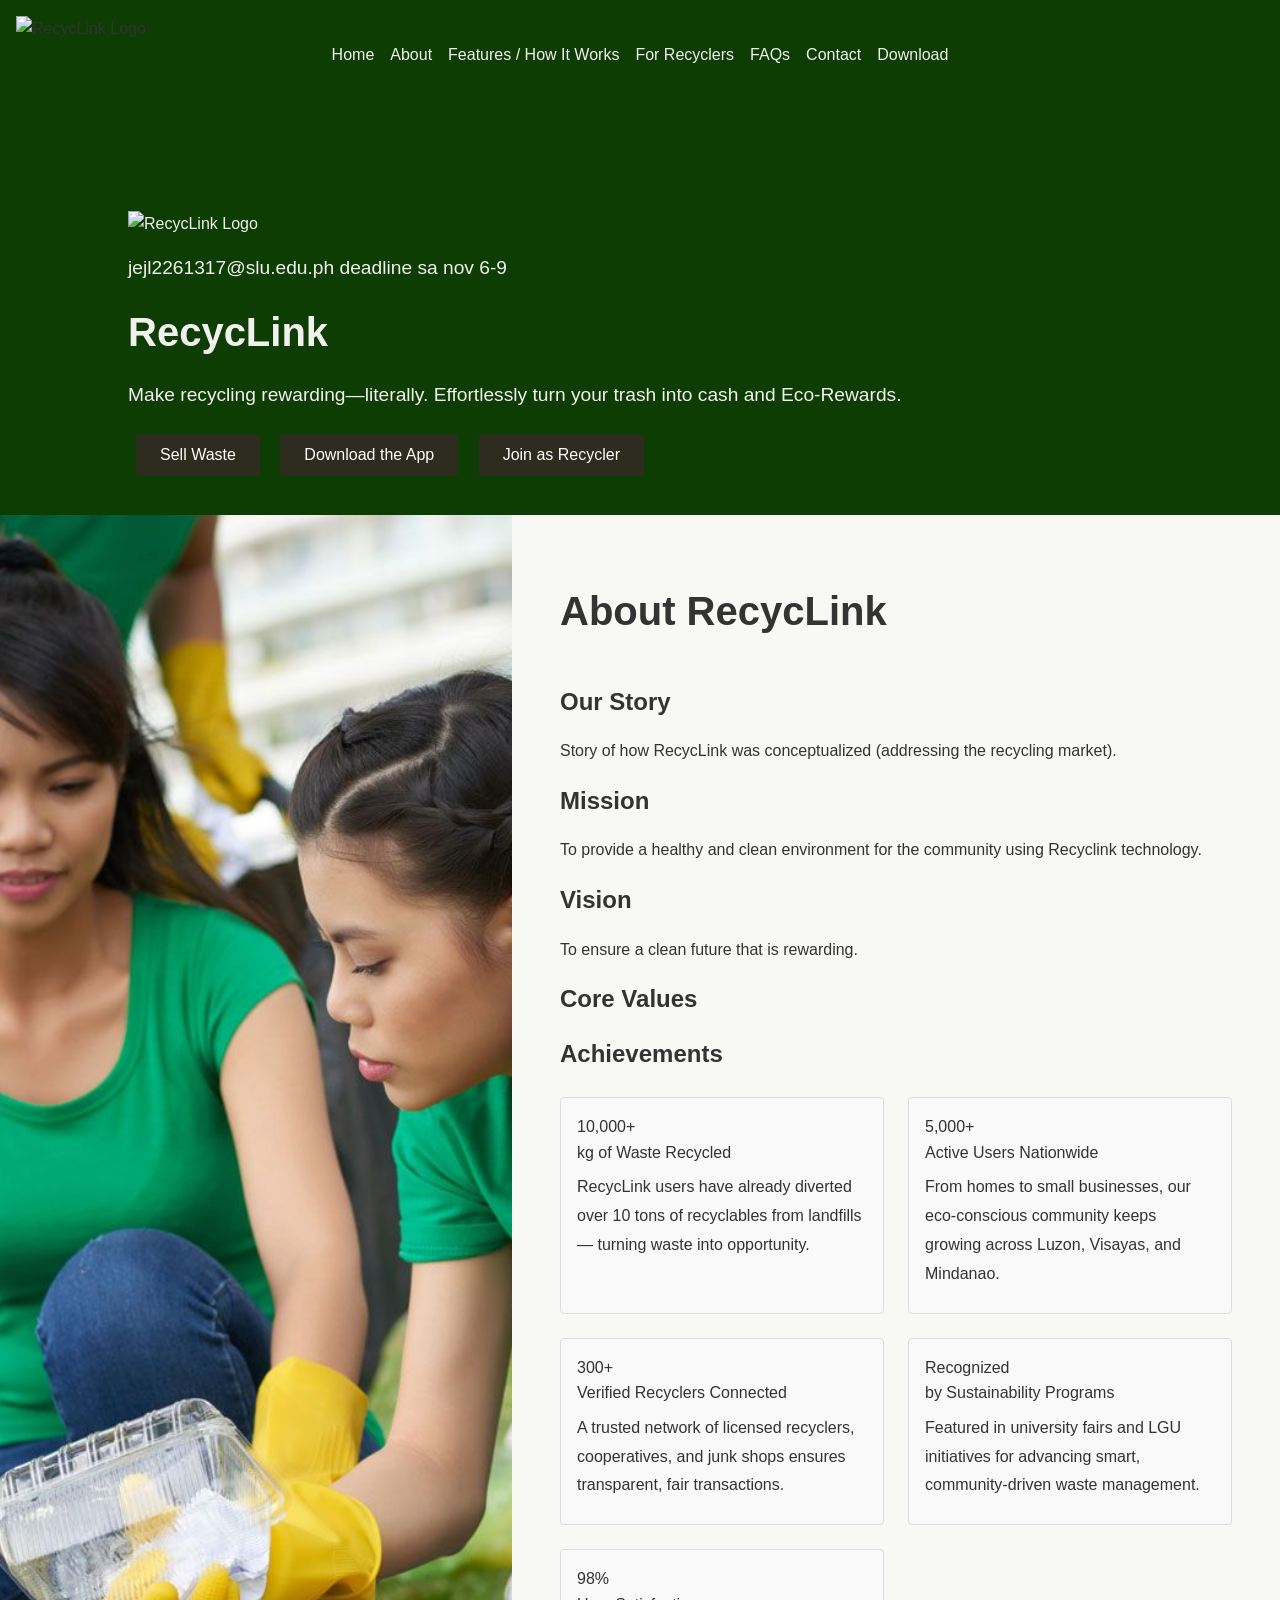
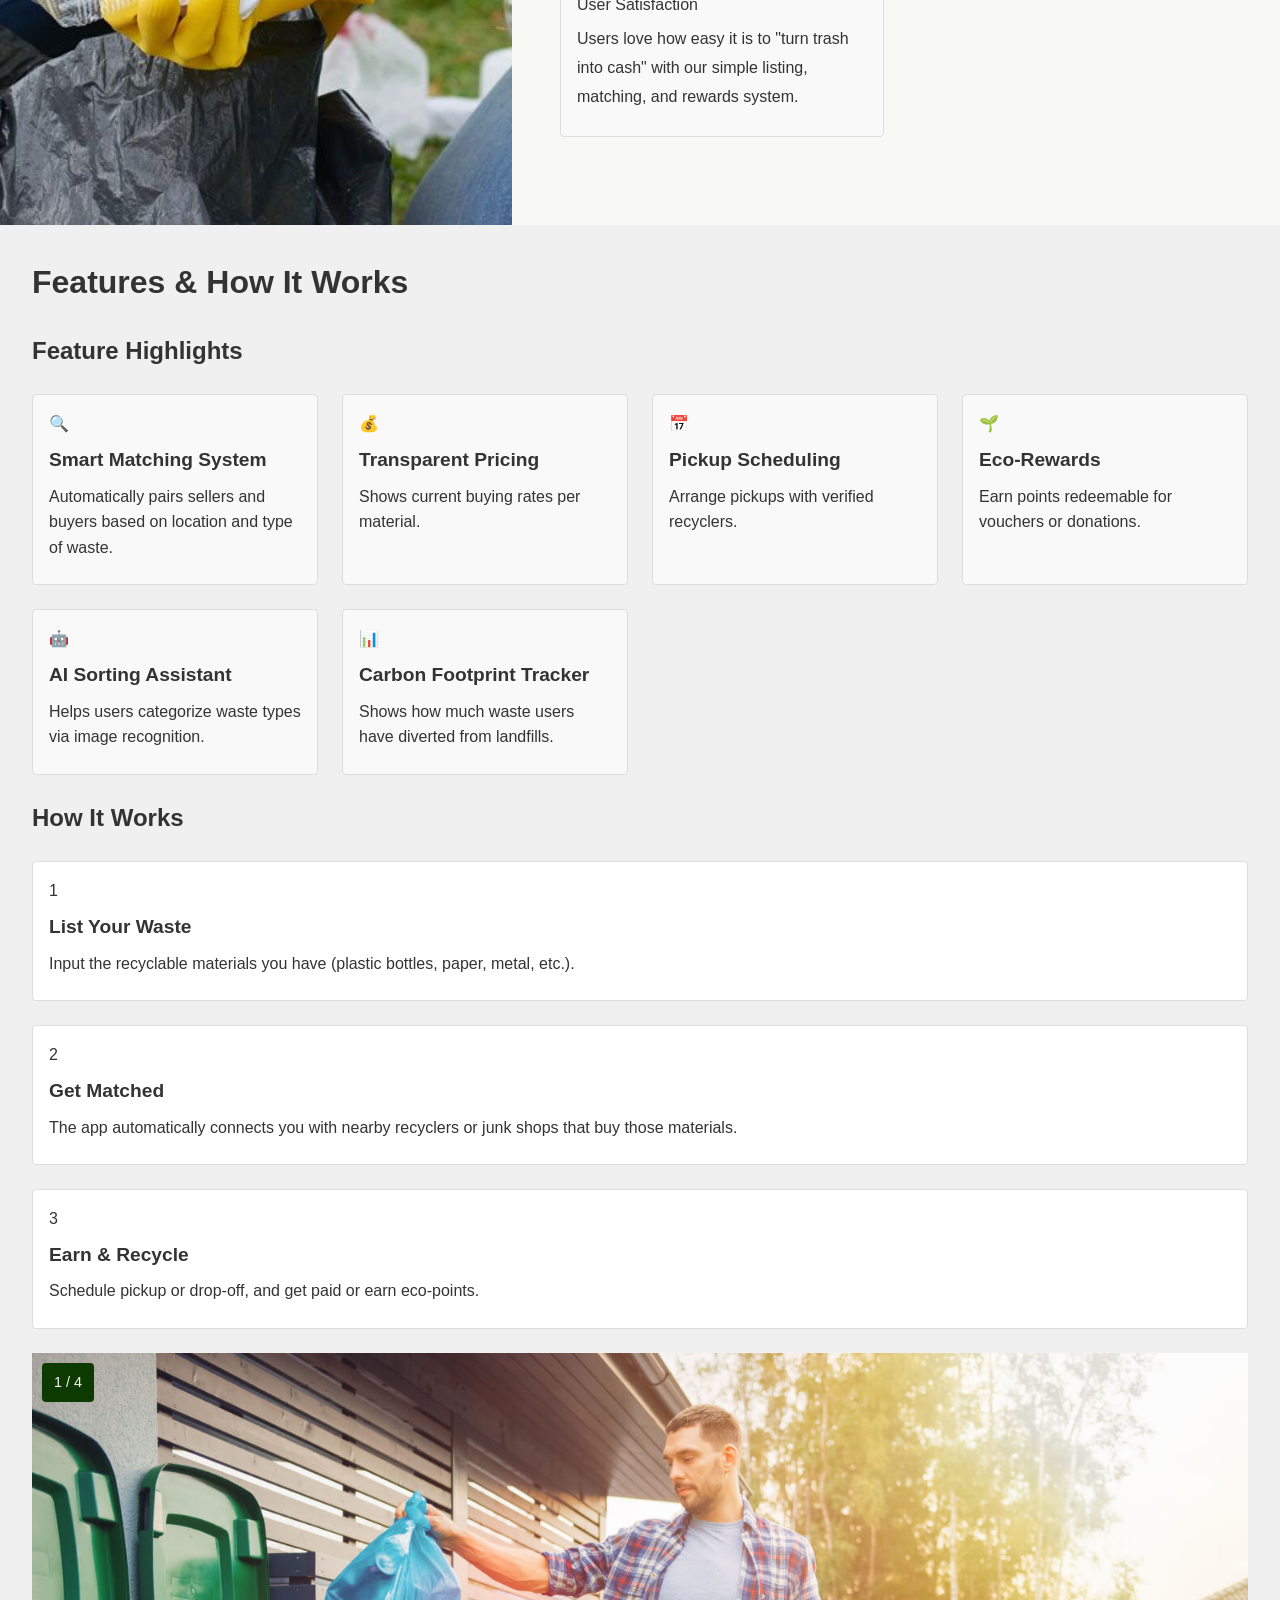
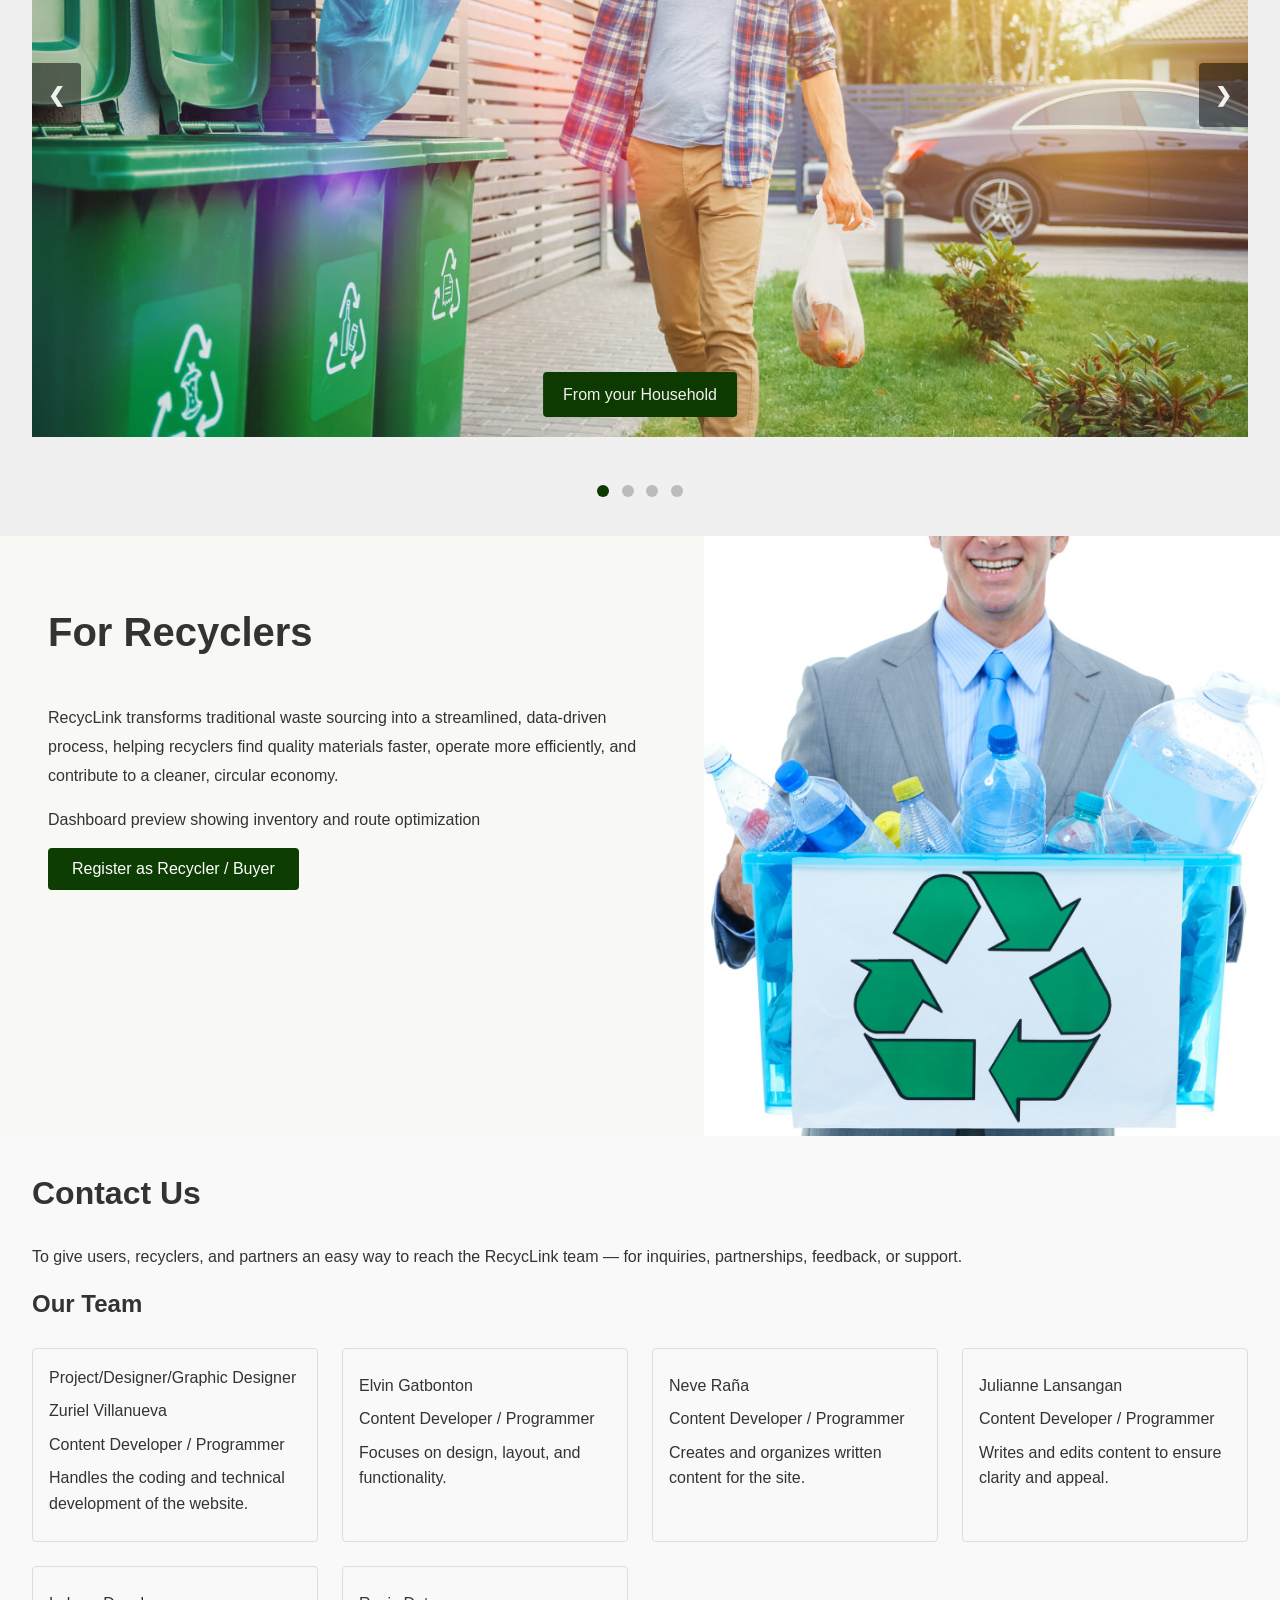
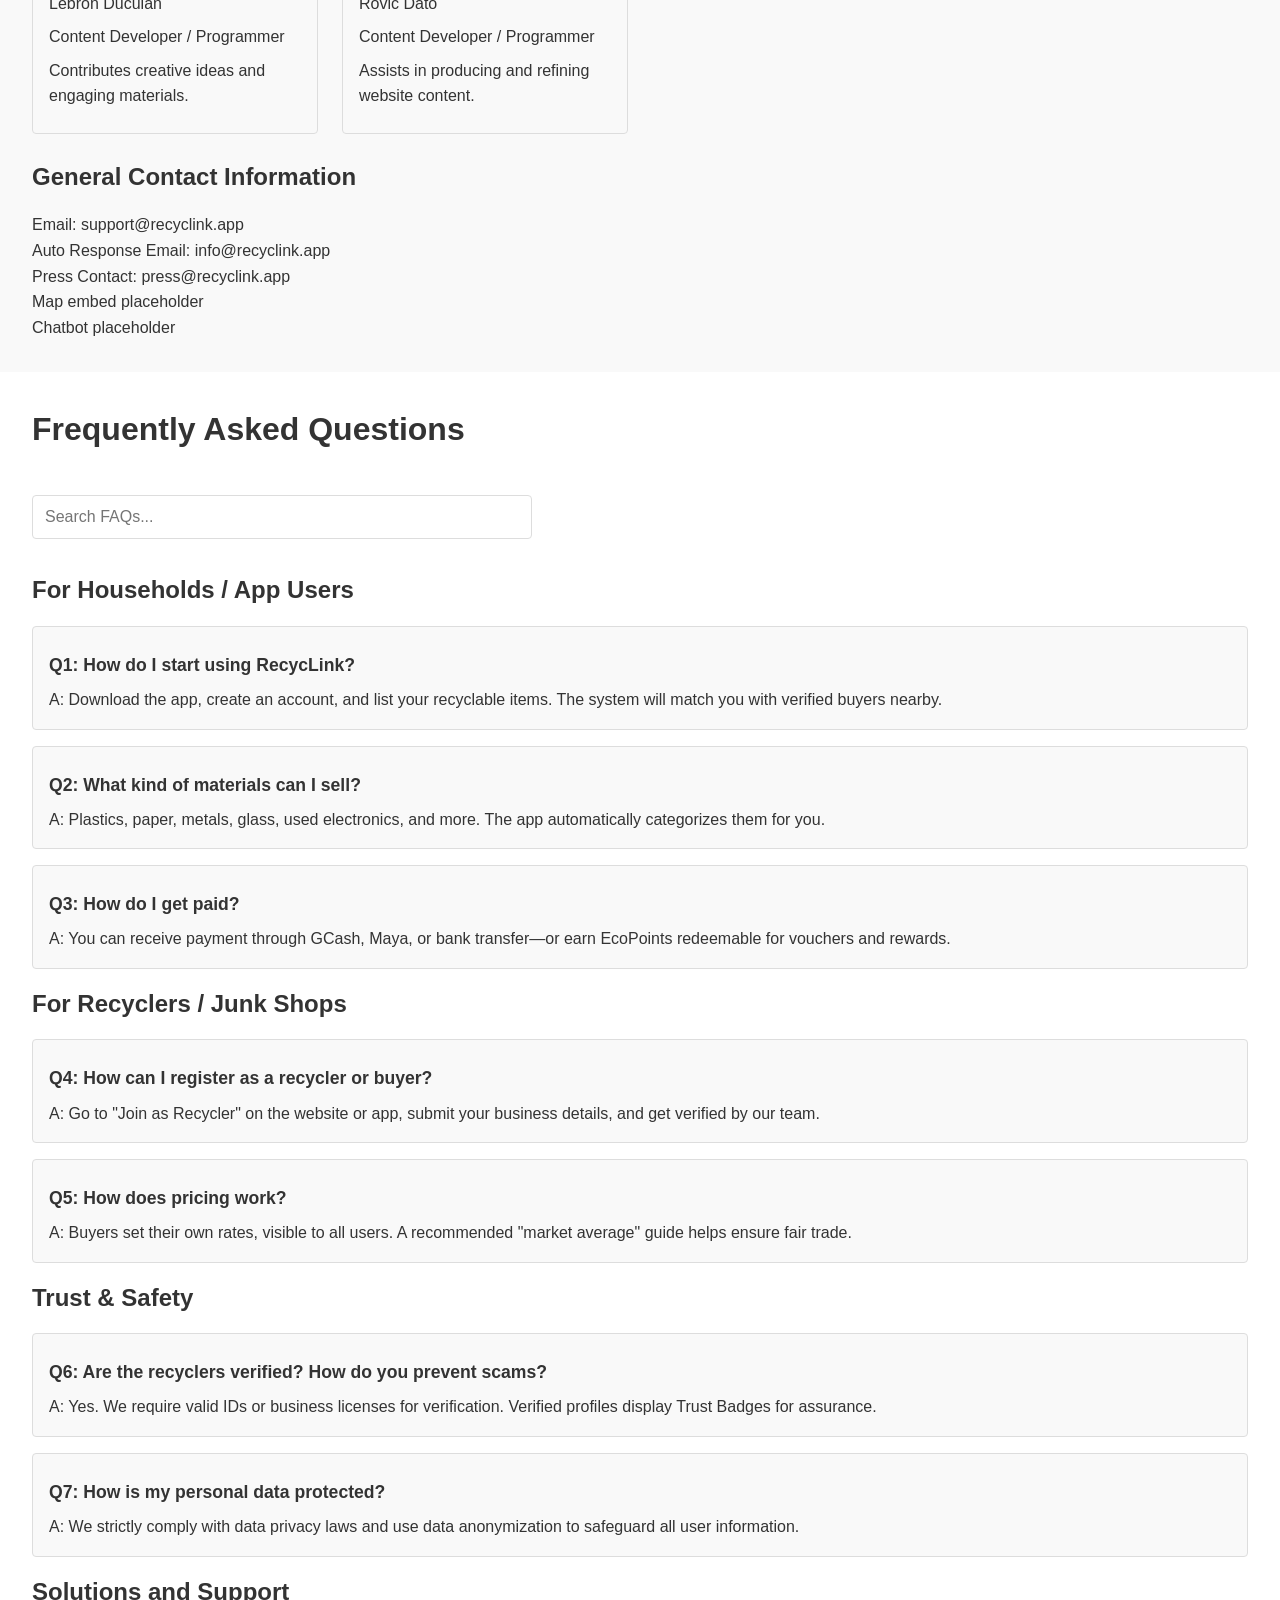
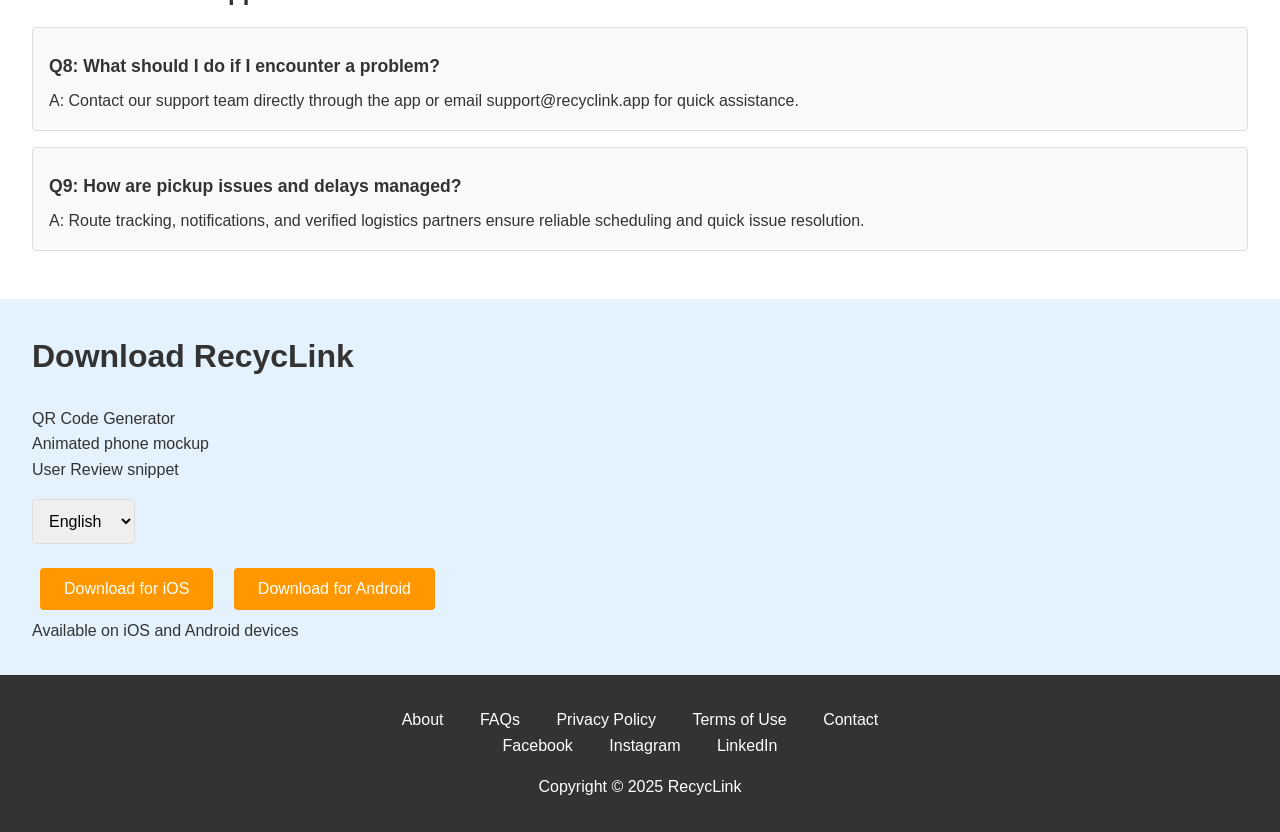
==== commit 0d8e8344: "Add files via upload" ====
--- a/index.html
+++ b/index.html
@@ -4,7 +4,7 @@
     <meta charset="UTF-8">
     <meta name="viewport" content="width=device-width, initial-scale=1.0">
     <title>RecycLink - Make recycling rewarding, literally</title>
-    <link rel="stylesheet" href="css/styles.css">
+    <link rel="stylesheet" href="/css/styles.css">
 </head>
 <body>
     <!-- SECTION A: NAVIGATION MENU -->
@@ -36,22 +36,19 @@
             <p>Make recycling rewarding—literally. Effortlessly turn your trash into cash and Eco-Rewards.</p>
             <div>
                 <div>
-                    <div>Map with nearby recyclers</div>
                     <button>Sell Waste</button>
-                </div>
-                <div>
-                    <div>Animation: waste → coins → recycling loop</div>
-                </div>
-            </div>
-            <div>
-                <button>Download the App</button>
-                <button>Join as Recycler</button>
+                    <button>Download the App</button>
+                    <button>Join as Recycler</button>
+                </div>
             </div>
         </div>
     </section>
 
     <!-- SECTION C: ABOUT -->
     <section id="about" class="about">
+        <div id="aboutPicture">
+            <img src="img/aboutPicture.jpg" alt="Map with nearby recyclers">
+        </div>
         <div>
             <h2>About RecycLink</h2>
             <div>
@@ -168,10 +165,47 @@
                             <p>Schedule pickup or drop-off, and get paid or earn eco-points.</p>
                         </div>
                     </div>
-                    <div>
-                        <div>Infographic: household → truck → junk shop → recycling factory</div>
-                    </div>
-                </div>
+                </div>
+                <div class="slideshow-container">
+
+                    <!-- Full-width images with number and caption text -->
+                    <div class="slidePicture active">
+                      <div class="numbertext">1 / 4</div>
+                      <img src="/img/houseTrash.jpg" style="width:100%">
+                      <div class="text">From your Household</div>
+                    </div>
+                  
+                    <div class="slidePicture">
+                      <div class="numbertext">2 / 4</div>
+                      <img src="/img/garbageTaken.jpg" style="width:100%">
+                      <div class="text">To the Truck</div>
+                    </div>
+                  
+                    <div class="slidePicture">
+                      <div class="numbertext">3 / 4</div>
+                      <img src="/img/garbageJunk.jpg" style="width:100%">
+                      <div class="text">Through the Junk Shop</div>
+                    </div>
+
+                    <div class="slidePicture">
+                        <div class="numbertext">4 / 4</div>
+                        <img src="/img/garbageRecycled.jpg" style="width:100%">
+                        <div class="text">Getting Recycled</div>
+                      </div>
+                  
+                    <!-- Next and previous buttons -->
+                    <a class="prev" onclick="plusSlides(-1)">&#10094;</a>
+                    <a class="next" onclick="plusSlides(1)">&#10095;</a>
+                  </div>
+                  <br>
+                  
+                  <!-- The dots/circles -->
+                  <div style="text-align:center; margin-top: 1rem;">
+                    <span class="dot active" onclick="currentSlide(1)"></span>
+                    <span class="dot" onclick="currentSlide(2)"></span>
+                    <span class="dot" onclick="currentSlide(3)"></span>
+                    <span class="dot" onclick="currentSlide(4)"></span>
+                  </div>
             </div>
         </div>
     </section>
@@ -187,6 +221,9 @@
                 </div>
                 <button>Register as Recycler / Buyer</button>
             </div>
+        </div>
+        <div id="forRecyclersPicture">
+            <img src="img/forRecyclers.jpg" alt="Map with nearby recyclers">
         </div>
     </section>
 
@@ -422,5 +459,48 @@
             </div>
         </div>
     </footer>
+
+    <script>
+        let slideIndex = 1;
+        showSlides(slideIndex);
+
+        function plusSlides(n) {
+            showSlides(slideIndex += n);
+        }
+
+        function currentSlide(n) {
+            showSlides(slideIndex = n);
+        }
+
+        function showSlides(n) {
+            let slides = document.getElementsByClassName("slidePicture");
+            let dots = document.getElementsByClassName("dot");
+            
+            if (n > slides.length) {
+                slideIndex = 1;
+            }
+            if (n < 1) {
+                slideIndex = slides.length;
+            }
+            
+            for (let i = 0; i < slides.length; i++) {
+                slides[i].classList.remove("active");
+            }
+            
+            for (let i = 0; i < dots.length; i++) {
+                dots[i].classList.remove("active");
+            }
+            
+            slides[slideIndex - 1].classList.add("active");
+            if (dots[slideIndex - 1]) {
+                dots[slideIndex - 1].classList.add("active");
+            }
+        }
+
+        // Auto-play carousel (optional)
+        setInterval(function() {
+            plusSlides(1);
+        }, 5000);
+    </script>
 </body>
 </html>
--- a/css/styles.css
+++ b/css/styles.css
@@ -13,7 +13,7 @@
 
 /* Navigation */
 nav {
-    background-color: #f4f4f4;
+    background-color: #0d3d03;
     padding: 1rem;
 }
 
@@ -22,15 +22,16 @@
     display: flex;
     gap: 1rem;
     flex-wrap: wrap;
+    justify-content: center;
 }
 
 nav a {
     text-decoration: none;
-    color: #333;
+    color: #f1f1ef;
 }
 
 nav a:hover {
-    color: #007bff;
+    color: #5c6d49
 }
 
 nav img {
@@ -40,9 +41,12 @@
 
 /* Hero Section */
 .hero {
-    padding: 2rem;
-    text-align: center;
-    background-color: #e8f5e9;
+    display: flex;
+    padding-top: 10%;
+    padding-left: 10%;
+    text-align: left;
+    background-color: #0d3d03;
+    color: #f1f1ef;
 }
 
 .hero h1 {
@@ -61,13 +65,14 @@
     font-size: 1rem;
     cursor: pointer;
     border: none;
-    background-color: #4caf50;
+    background-color: #2e2c1f;
     color: white;
     border-radius: 4px;
+    margin-bottom: 5%;
 }
 
 .hero button:hover {
-    background-color: #45a049;
+    background-color: #5c6d49;
 }
 
 .hero img {
@@ -77,22 +82,50 @@
 
 /* About Section */
 .about {
-    padding: 2rem;
+    display: flex;
+    min-height: 600px;
+    padding: 0;
     background-color: #fff;
 }
 
+#aboutPicture {
+    width: 40%;
+    flex-shrink: 0;
+    overflow: hidden;
+}
+
+#aboutPicture img {
+    width: 100%;
+    height: 100%;
+    object-fit: cover;
+    display: block;
+}
+
+.about > div:last-child {
+    width: 60%;
+    background-color: #f8f8f5;
+    padding: 4rem 3rem;
+    display: flex;
+    flex-direction: column;
+}
+
 .about h2 {
-    font-size: 2rem;
-    margin-bottom: 1.5rem;
+    font-size: 2.5rem;
+    font-weight: bold;
+    margin-bottom: 1.5rem;
+    color: #333;
 }
 
 .about h3 {
     font-size: 1.5rem;
     margin: 1rem 0;
+    color: #333;
 }
 
 .about p {
     margin: 0.5rem 0;
+    color: #333;
+    line-height: 1.8;
 }
 
 /* Grid Layout */
@@ -152,17 +185,44 @@
 
 /* Recyclers Section */
 .recyclers {
-    padding: 2rem;
+    display: flex;
+    min-height: 600px;
+    padding: 0;
     background-color: #fff;
 }
 
+.recyclers > div:first-child {
+    width: 55%;
+    background-color: #f8f8f5;
+    padding: 4rem 3rem;
+    display: flex;
+    flex-direction: column;
+}
+
+#forRecyclersPicture {
+    width: 45%;
+    flex-shrink: 0;
+    overflow: hidden;
+}
+
+#forRecyclersPicture img {
+    width: 100%;
+    height: 100%;
+    object-fit: cover;
+    display: block;
+}
+
 .recyclers h2 {
-    font-size: 2rem;
-    margin-bottom: 1.5rem;
+    font-size: 2.5rem;
+    font-weight: bold;
+    margin-bottom: 1.5rem;
+    color: #333;
 }
 
 .recyclers p {
     margin: 1rem 0;
+    color: #333;
+    line-height: 1.8;
 }
 
 .recyclers button {
@@ -170,13 +230,14 @@
     font-size: 1rem;
     cursor: pointer;
     border: none;
-    background-color: #2196f3;
+    background-color: #0d3d03;
     color: white;
     border-radius: 4px;
+    margin-top: 1rem;
 }
 
 .recyclers button:hover {
-    background-color: #0b7dda;
+    background-color: #0d3d03;
 }
 
 /* Contact Section */
@@ -326,3 +387,126 @@
     cursor: pointer;
     transition: background-color 0.3s;
 }
+
+/* Slideshow Carousel */
+.slideshow-container {
+    position: relative;
+    max-width: 100%;
+    margin: auto;
+}
+
+.slidePicture {
+    display: none;
+    position: relative;
+}
+
+.slidePicture img {
+    width: 100%;
+    height: auto;
+    display: block;
+}
+
+.slidePicture.active {
+    display: block;
+}
+
+.numbertext {
+    position: absolute;
+    top: 10px;
+    left: 10px;
+    color: #f1f1ef;
+    background-color: #0d3a01;
+    padding: 8px 12px;
+    border-radius: 4px;
+    font-size: 0.9rem;
+}
+
+.slidePicture .text {
+    position: absolute;
+    bottom: 20px;
+    left: 50%;
+    transform: translateX(-50%);
+    color: #f1f1ef;
+    background-color: #0d3a01;
+    padding: 10px 20px;
+    border-radius: 4px;
+    font-size: 1rem;
+}
+
+.prev, .next {
+    position: absolute;
+    top: 50%;
+    transform: translateY(-50%);
+    padding: 16px;
+    color: #f1f1ef;
+    font-size: 20px;
+    font-weight: bold;
+    background-color: rgba(0, 0, 0, 0.5);
+    border-radius: 0 4px 4px 0;
+    cursor: pointer;
+    user-select: none;
+    text-decoration: none;
+    transition: background-color 0.3s;
+}
+
+.next {
+    right: 0;
+    border-radius: 4px 0 0 4px;
+}
+
+.prev:hover, .next:hover {
+    background-color: #0d3a01;
+}
+
+.prev {
+    left: 0;
+}
+
+/* Dots */
+.dot {
+    cursor: pointer;
+    height: 12px;
+    width: 12px;
+    margin: 0 4px;
+    background-color: #bbb;
+    border-radius: 50%;
+    display: inline-block;
+    transition: background-color 0.3s;
+}
+
+.dot:hover, .dot.active {
+    background-color: #0d3a01;
+}
+
+/* Responsive */
+@media (max-width: 768px) {
+    .about {
+        flex-direction: column;
+        min-height: auto;
+    }
+    
+    #aboutPicture {
+        width: 100%;
+        height: 300px;
+    }
+    
+    .about > div:last-child {
+        width: 100%;
+        padding: 2rem 1.5rem;
+    }
+    
+    .recyclers {
+        flex-direction: column;
+        min-height: auto;
+    }
+    
+    #forRecyclersPicture {
+        width: 100%;
+        height: 300px;
+    }
+    
+    .recyclers > div:first-child {
+        width: 100%;
+        padding: 2rem 1.5rem;
+    }
+}
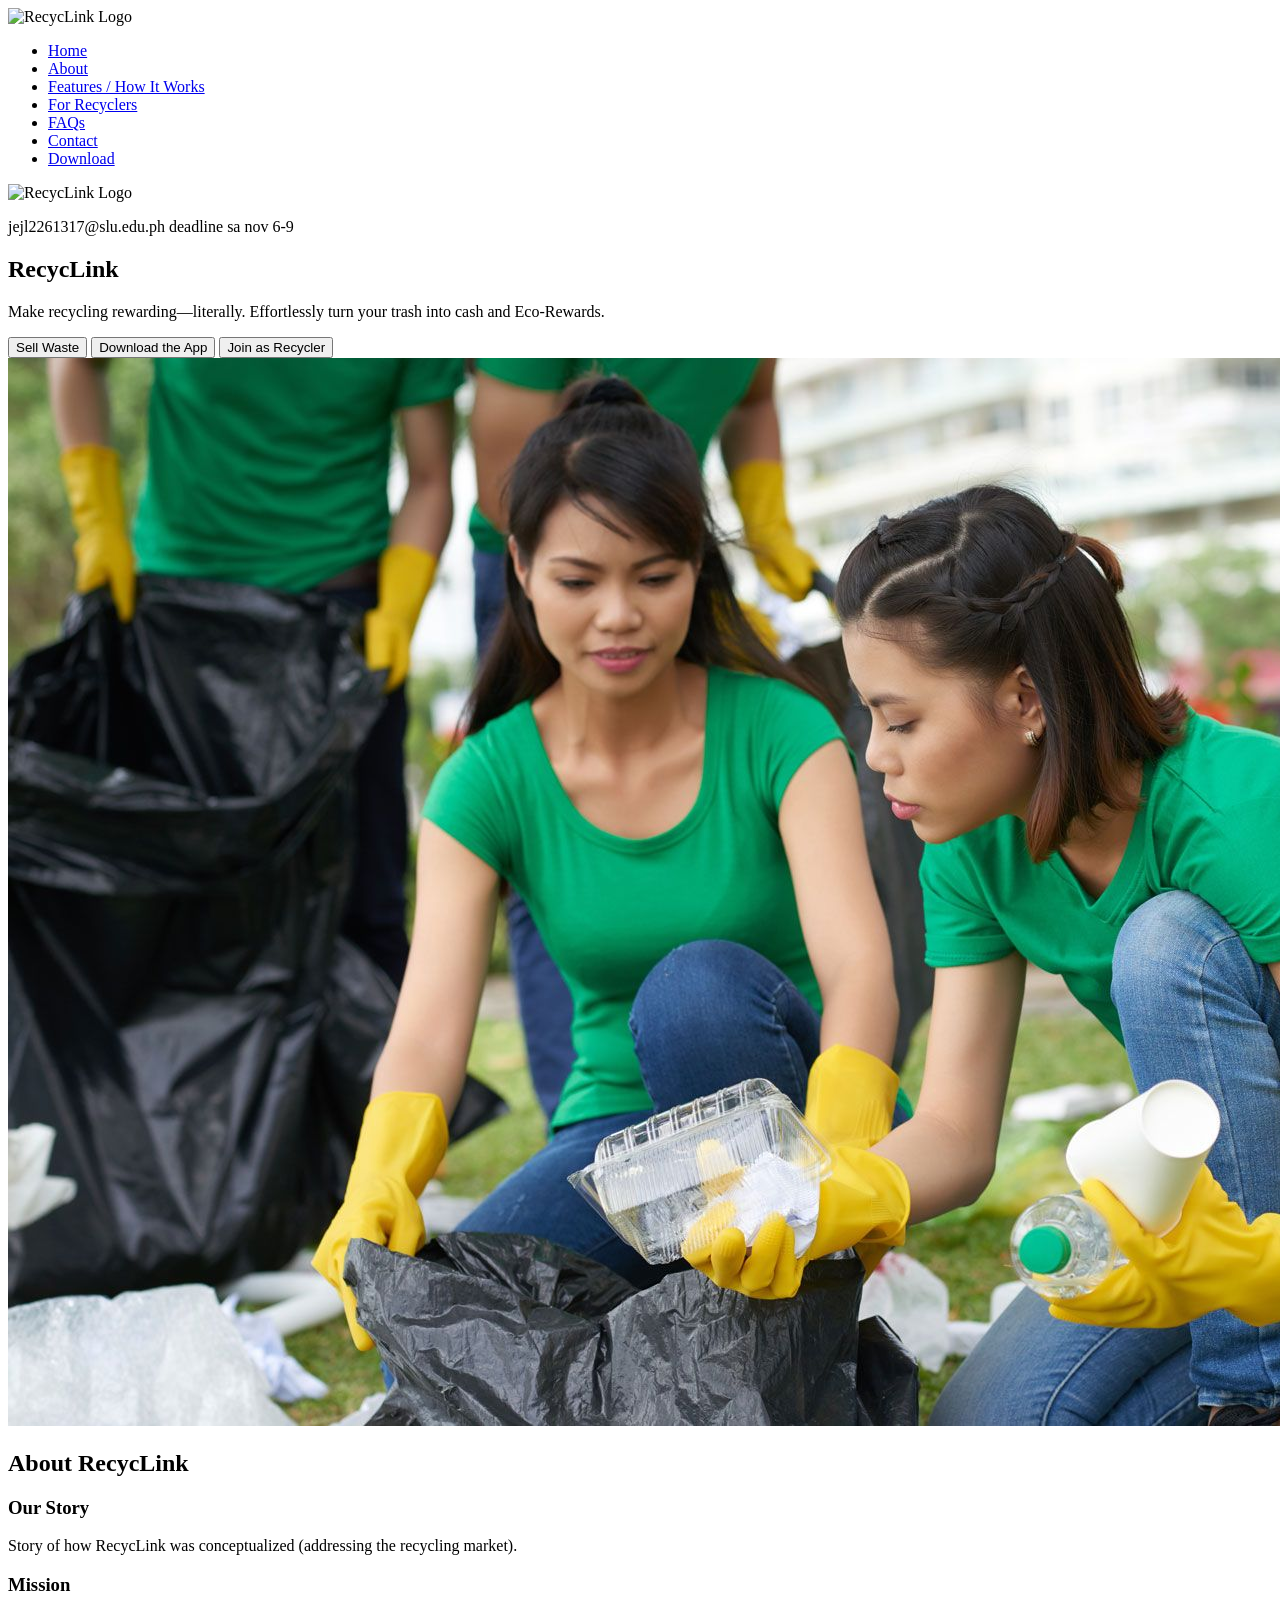
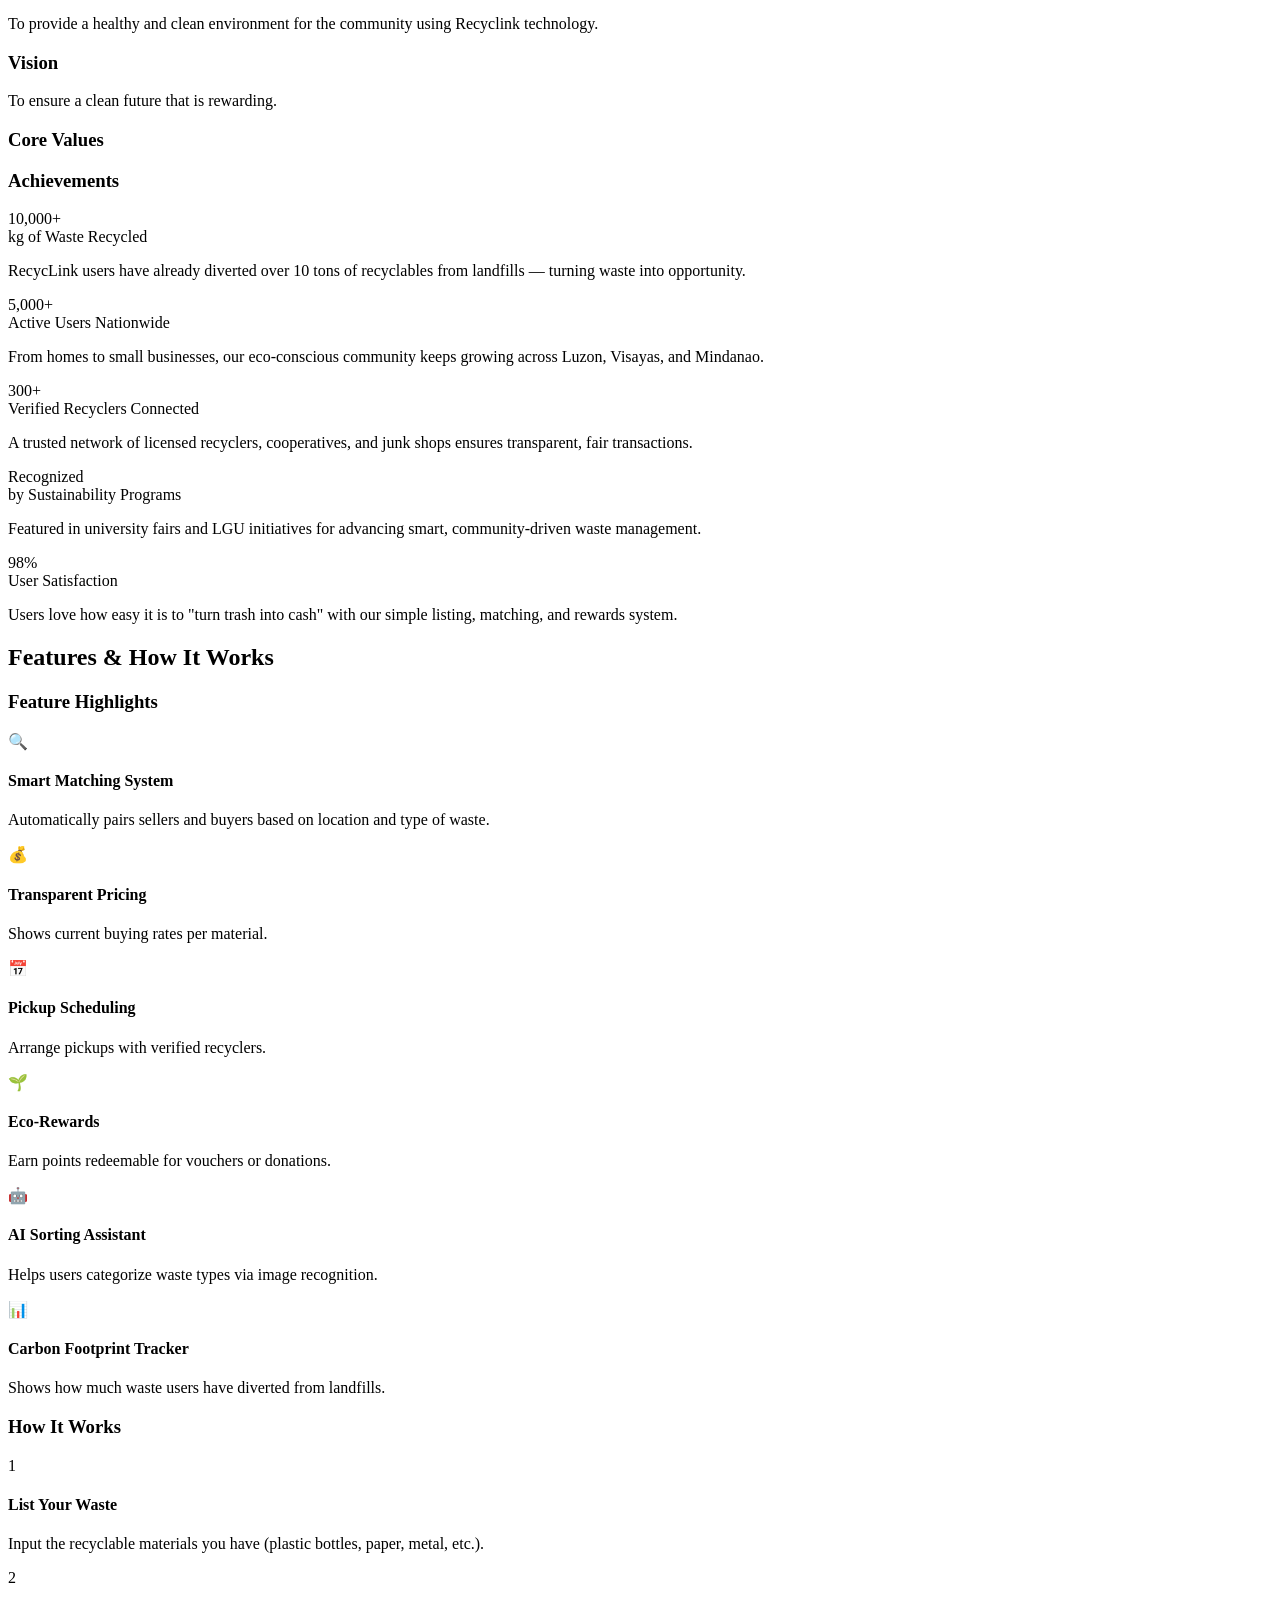
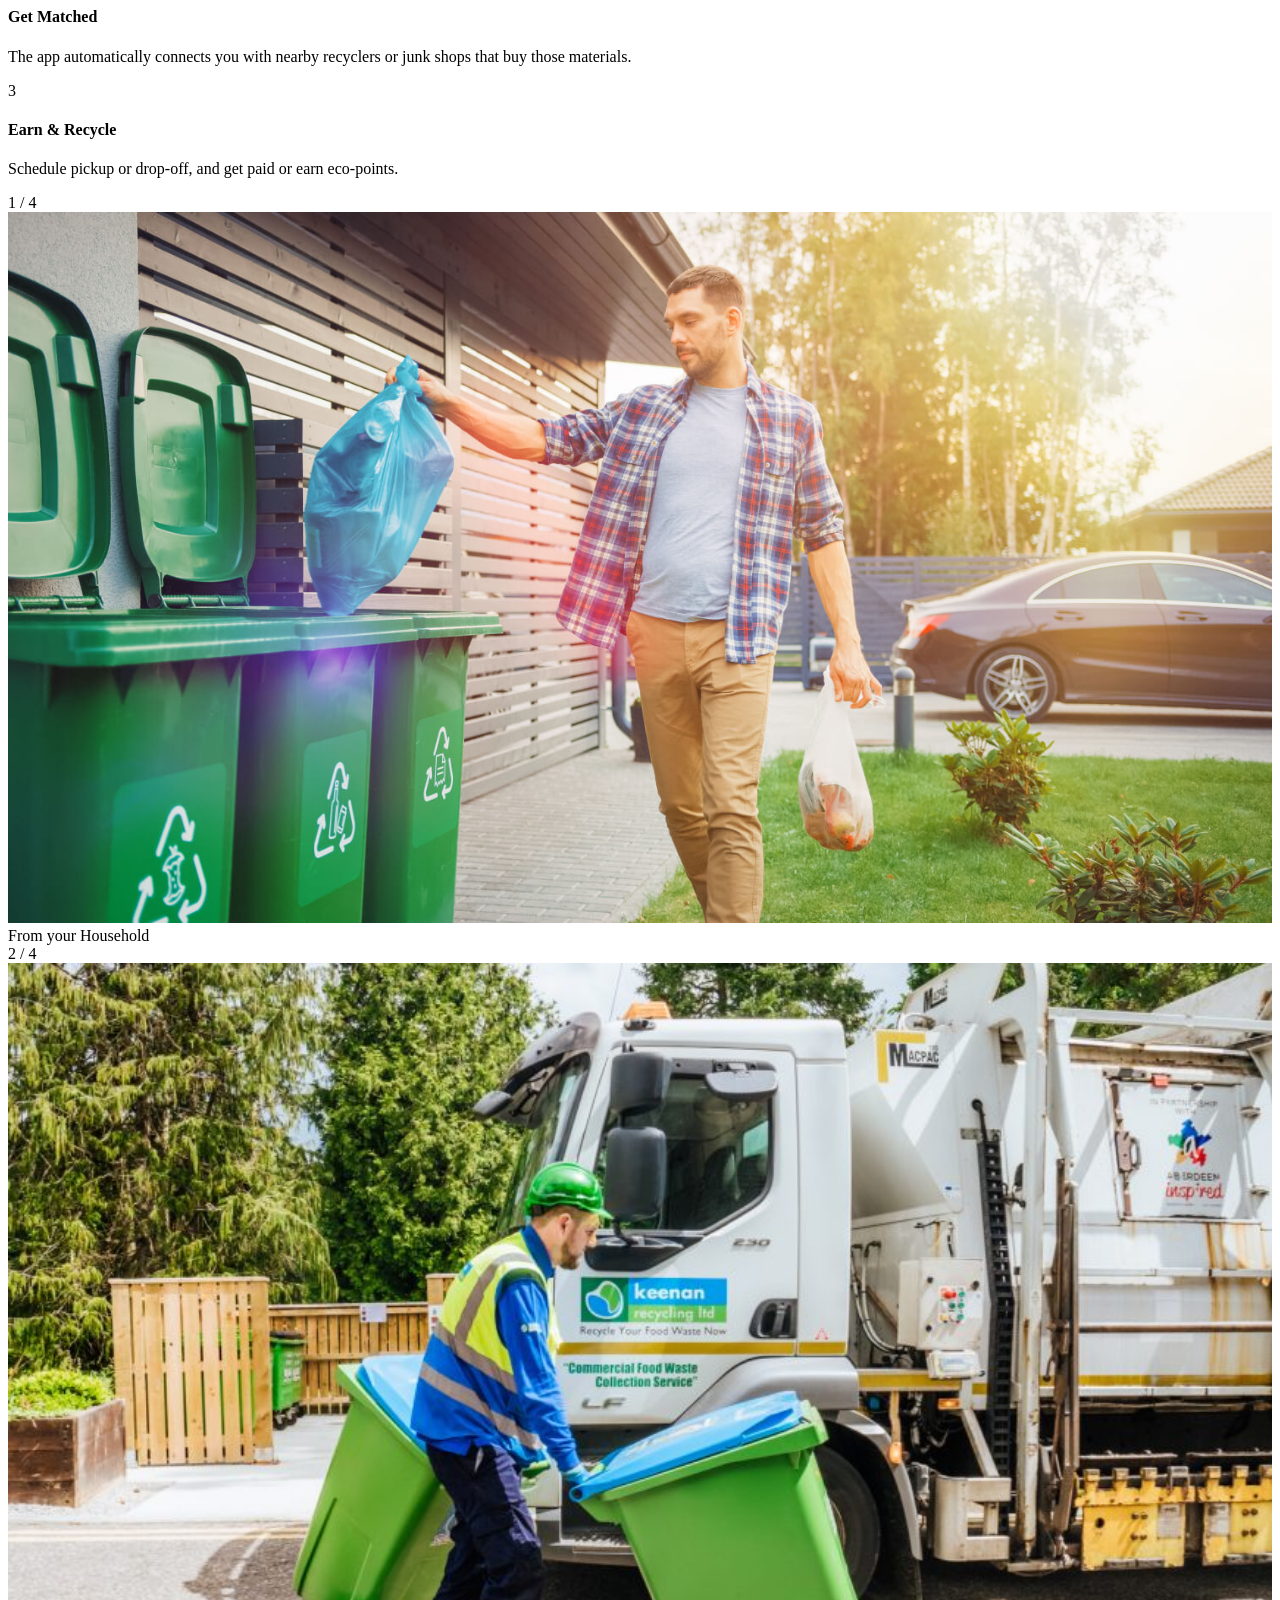
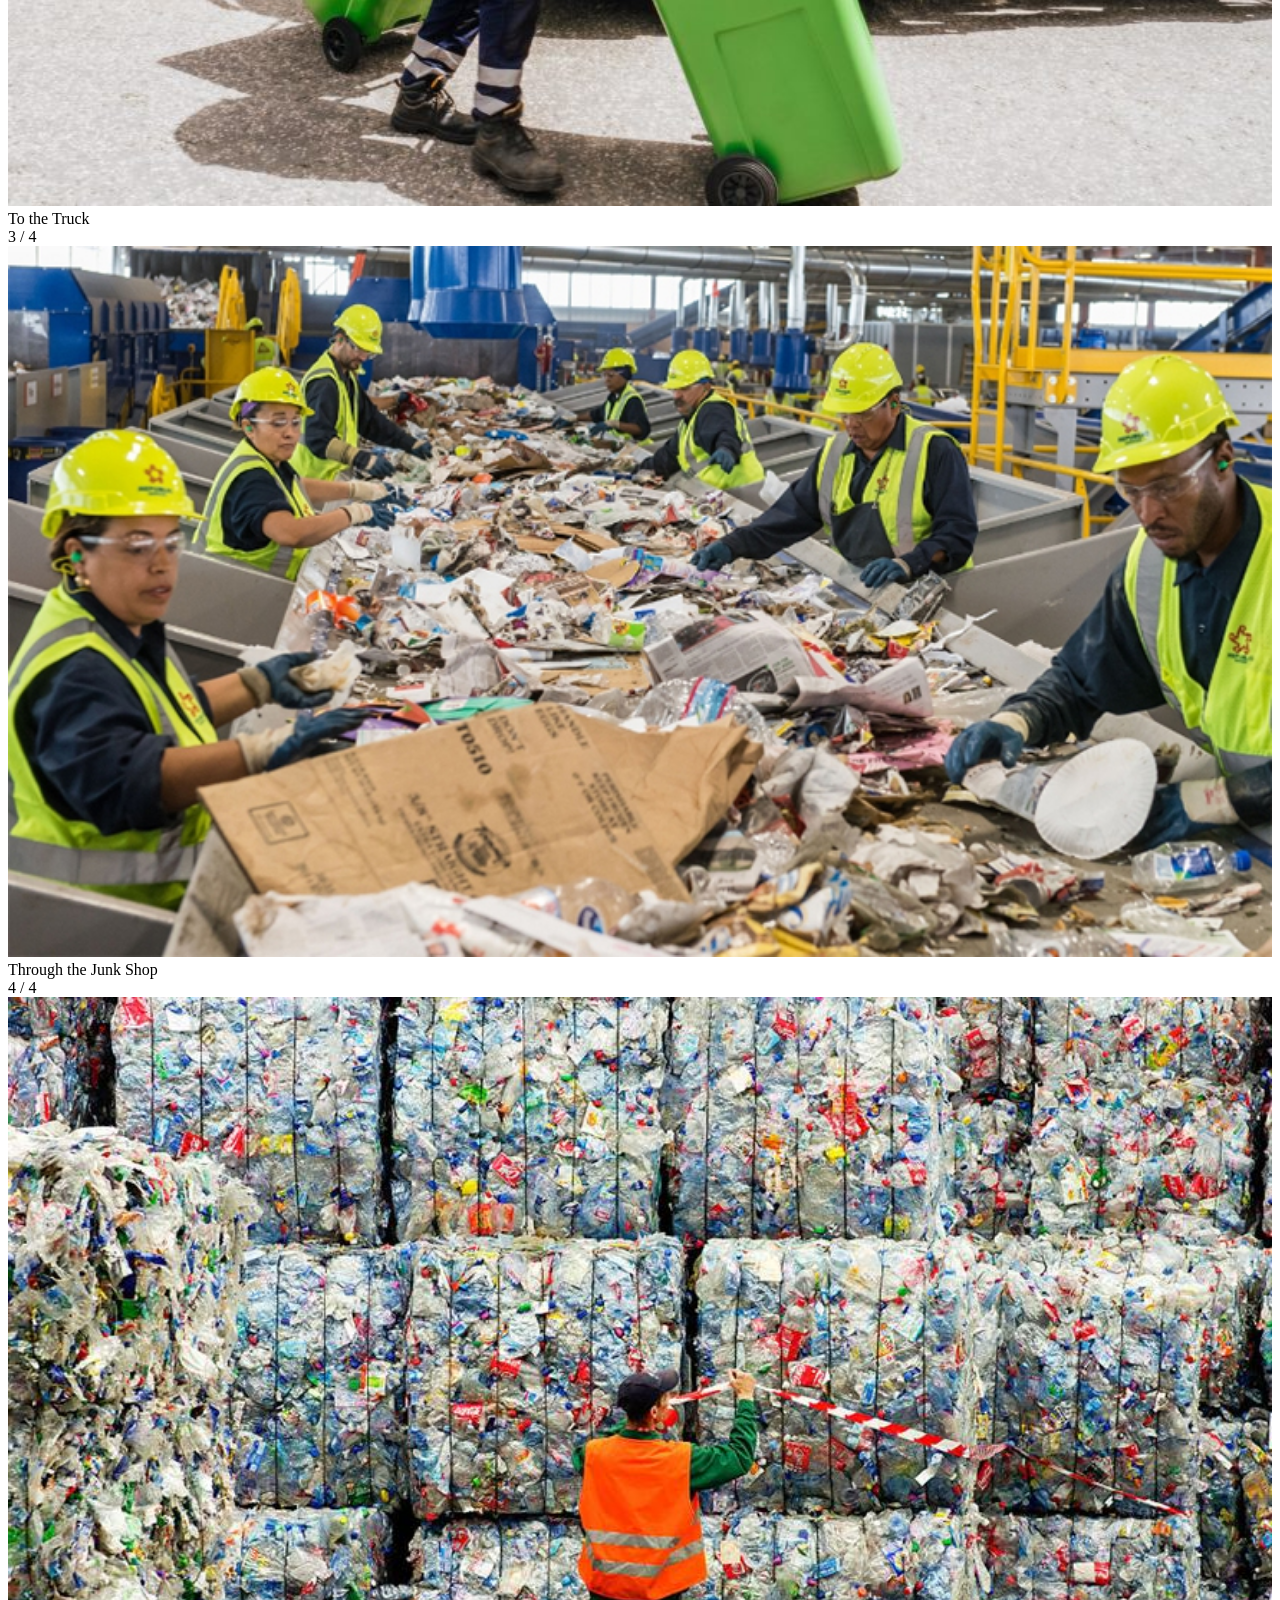
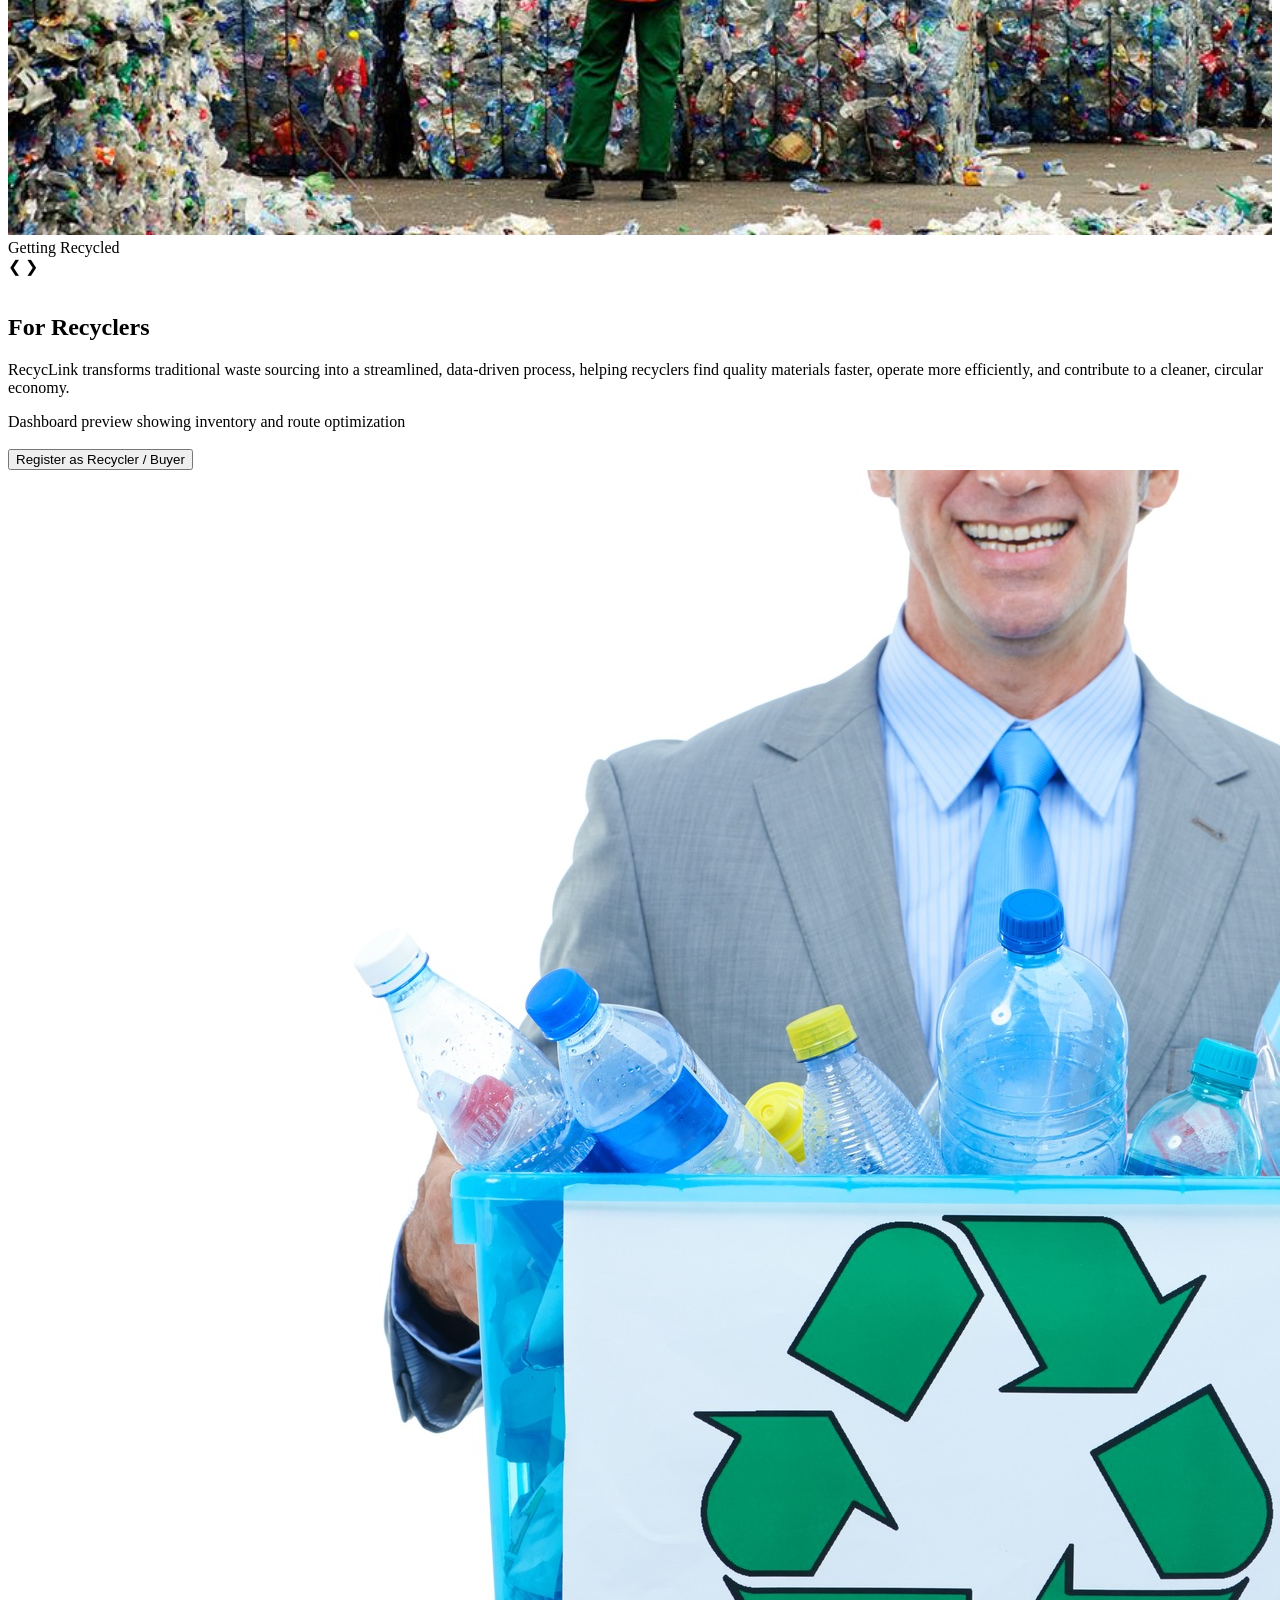
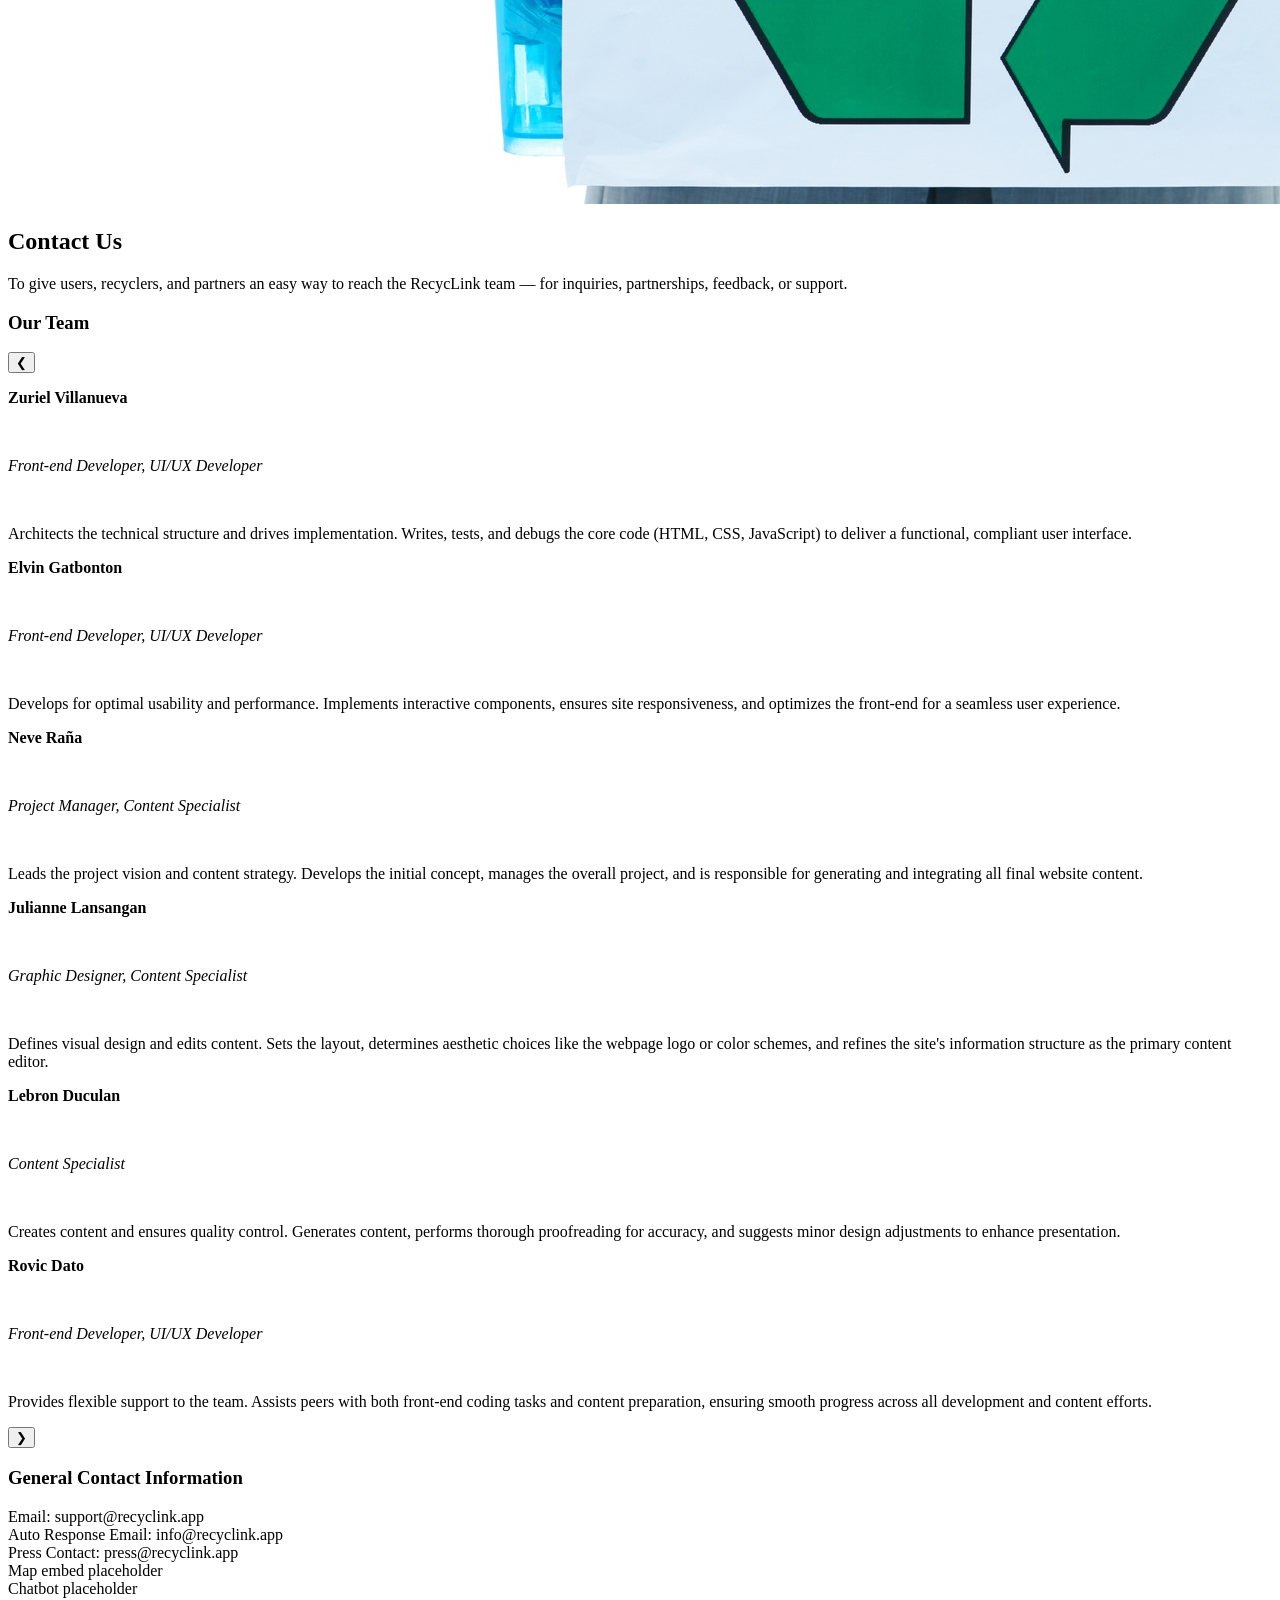
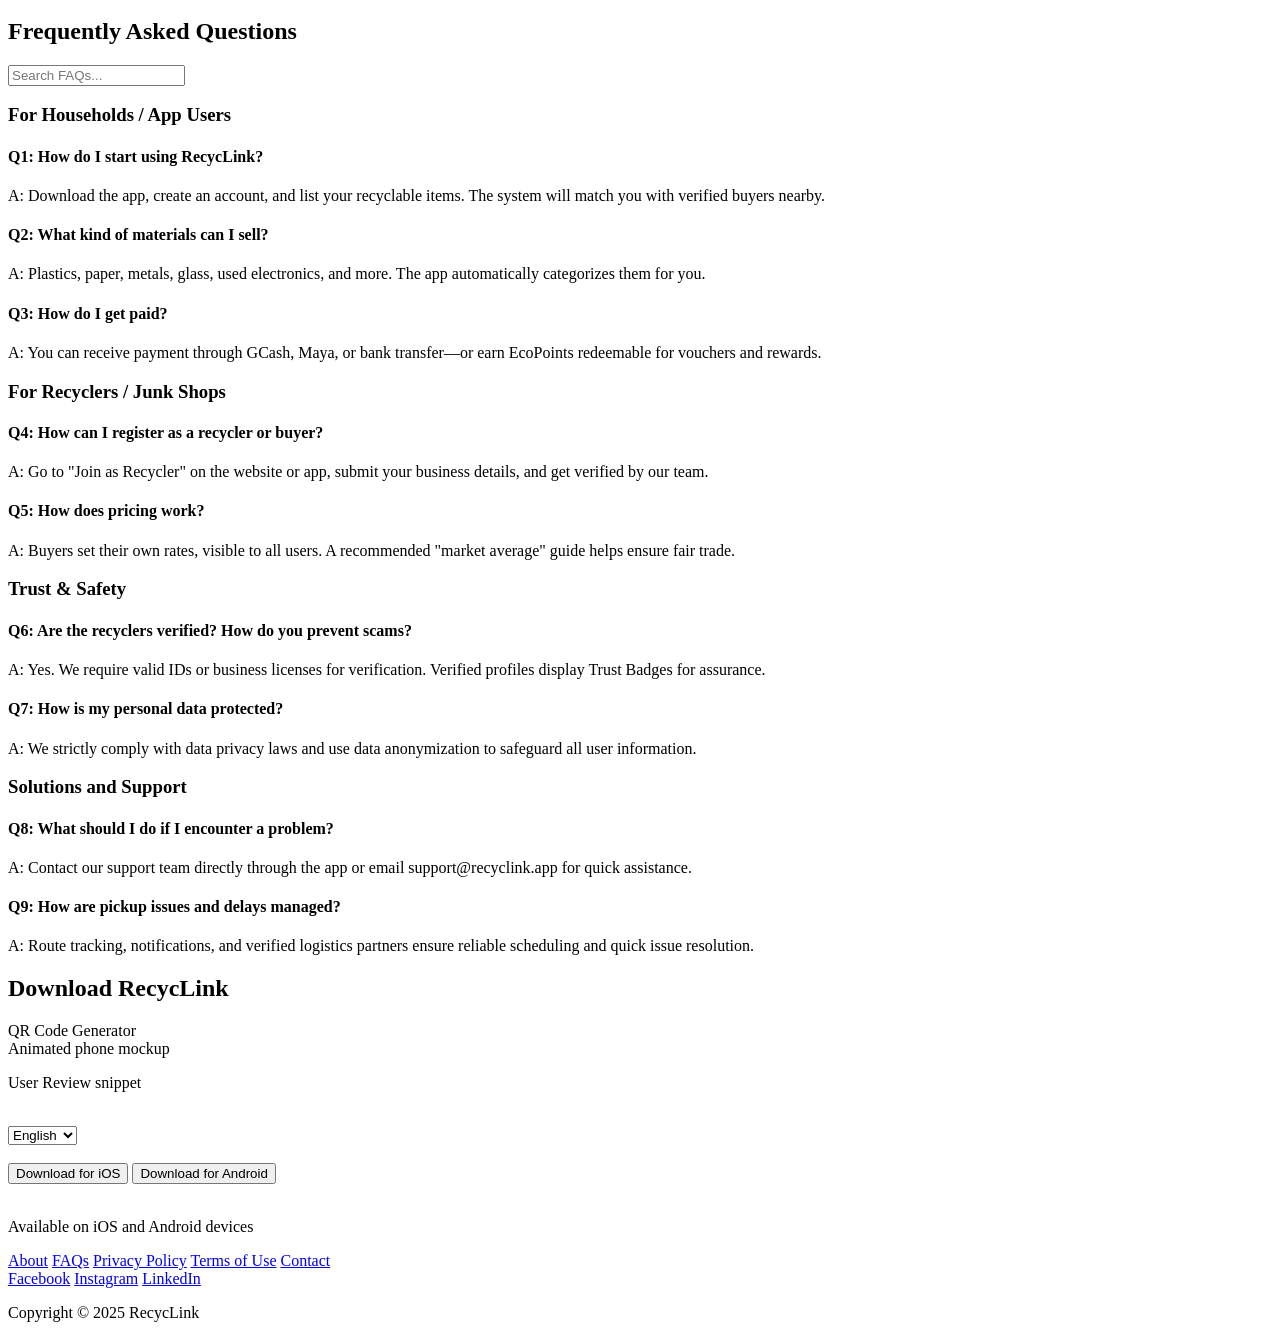
==== commit 3d8a6059: "Rename index to index.html" ====
--- a/index.html
+++ b/index.html
@@ -1,506 +1,590 @@
-<!DOCTYPE html>
-<html lang="en">
-<head>
-    <meta charset="UTF-8">
-    <meta name="viewport" content="width=device-width, initial-scale=1.0">
-    <title>RecycLink - Make recycling rewarding, literally</title>
-    <link rel="stylesheet" href="/css/styles.css">
-</head>
-<body>
-    <!-- SECTION A: NAVIGATION MENU -->
-    <nav>
-        <div>
-            <div>
-                <img src="img/logo.png" alt="RecycLink Logo">
-            </div>
-            <ul>
-                <li><a href="#home">Home</a></li>
-                <li><a href="#about">About</a></li>
-                <li><a href="#features">Features / How It Works</a></li>
-                <li><a href="#recyclers">For Recyclers</a></li>
-                <li><a href="#faqs">FAQs</a></li>
-                <li><a href="#contact">Contact</a></li>
-                <li><a href="#download">Download</a></li>
-            </ul>
-        </div>
-    </nav>
-
-    <!-- SECTION B: HOME CONTENTS -->
-    <section id="home" class="hero">
-        <div>
-            <div>
-                <img src="img/logo.png" alt="RecycLink Logo">
-                <p>jejl2261317@slu.edu.ph deadline sa nov 6-9</p>
-            </div>
-            <h1>RecycLink</h1>
-            <p>Make recycling rewarding—literally. Effortlessly turn your trash into cash and Eco-Rewards.</p>
-            <div>
-                <div>
-                    <button>Sell Waste</button>
-                    <button>Download the App</button>
-                    <button>Join as Recycler</button>
-                </div>
-            </div>
-        </div>
-    </section>
-
-    <!-- SECTION C: ABOUT -->
-    <section id="about" class="about">
-        <div id="aboutPicture">
-            <img src="img/aboutPicture.jpg" alt="Map with nearby recyclers">
-        </div>
-        <div>
-            <h2>About RecycLink</h2>
-            <div>
-                <div>
-                    <h3>Our Story</h3>
-                    <p>Story of how RecycLink was conceptualized (addressing the recycling market).</p>
-                </div>
-                <div>
-                    <div>
-                        <h3>Mission</h3>
-                        <p>To provide a healthy and clean environment for the community using Recyclink technology.</p>
-                    </div>
-                    <div>
-                        <h3>Vision</h3>
-                        <p>To ensure a clean future that is rewarding.</p>
-                    </div>
-                </div>
-                <div>
-                    <h3>Core Values</h3>
-                    <ul>
-                        <!-- Core values content to be added -->
-                    </ul>
-                </div>
-                <div>
-                    <h3>Achievements</h3>
-                    <div class="grid">
-                        <div>
-                            <div>10,000+</div>
-                            <div>kg of Waste Recycled</div>
-                            <p>RecycLink users have already diverted over 10 tons of recyclables from landfills — turning waste into opportunity.</p>
-                        </div>
-                        <div>
-                            <div>5,000+</div>
-                            <div>Active Users Nationwide</div>
-                            <p>From homes to small businesses, our eco-conscious community keeps growing across Luzon, Visayas, and Mindanao.</p>
-                        </div>
-                        <div>
-                            <div>300+</div>
-                            <div>Verified Recyclers Connected</div>
-                            <p>A trusted network of licensed recyclers, cooperatives, and junk shops ensures transparent, fair transactions.</p>
-                        </div>
-                        <div>
-                            <div>Recognized</div>
-                            <div>by Sustainability Programs</div>
-                            <p>Featured in university fairs and LGU initiatives for advancing smart, community-driven waste management.</p>
-                        </div>
-                        <div>
-                            <div>98%</div>
-                            <div>User Satisfaction</div>
-                            <p>Users love how easy it is to "turn trash into cash" with our simple listing, matching, and rewards system.</p>
-                        </div>
-                    </div>
-                </div>
-            </div>
-        </div>
-    </section>
-
-    <!-- SECTION D: FEATURES & HOW IT WORKS -->
-    <section id="features" class="features">
-        <div>
-            <h2>Features & How It Works</h2>
-            <div>
-                <div>
-                    <h3>Feature Highlights</h3>
-                    <div class="grid">
-                        <div>
-                            <div>🔍</div>
-                            <h4>Smart Matching System</h4>
-                            <p>Automatically pairs sellers and buyers based on location and type of waste.</p>
-                        </div>
-                        <div>
-                            <div>💰</div>
-                            <h4>Transparent Pricing</h4>
-                            <p>Shows current buying rates per material.</p>
-                        </div>
-                        <div>
-                            <div>📅</div>
-                            <h4>Pickup Scheduling</h4>
-                            <p>Arrange pickups with verified recyclers.</p>
-                        </div>
-                        <div>
-                            <div>🌱</div>
-                            <h4>Eco-Rewards</h4>
-                            <p>Earn points redeemable for vouchers or donations.</p>
-                        </div>
-                        <div>
-                            <div>🤖</div>
-                            <h4>AI Sorting Assistant</h4>
-                            <p>Helps users categorize waste types via image recognition.</p>
-                        </div>
-                        <div>
-                            <div>📊</div>
-                            <h4>Carbon Footprint Tracker</h4>
-                            <p>Shows how much waste users have diverted from landfills.</p>
-                        </div>
-                    </div>
-                </div>
-                <div>
-                    <h3>How It Works</h3>
-                    <div class="steps">
-                        <div>
-                            <div>1</div>
-                            <h4>List Your Waste</h4>
-                            <p>Input the recyclable materials you have (plastic bottles, paper, metal, etc.).</p>
-                        </div>
-                        <div>
-                            <div>2</div>
-                            <h4>Get Matched</h4>
-                            <p>The app automatically connects you with nearby recyclers or junk shops that buy those materials.</p>
-                        </div>
-                        <div>
-                            <div>3</div>
-                            <h4>Earn & Recycle</h4>
-                            <p>Schedule pickup or drop-off, and get paid or earn eco-points.</p>
-                        </div>
-                    </div>
-                </div>
-                <div class="slideshow-container">
-
-                    <!-- Full-width images with number and caption text -->
-                    <div class="slidePicture active">
-                      <div class="numbertext">1 / 4</div>
-                      <img src="/img/houseTrash.jpg" style="width:100%">
-                      <div class="text">From your Household</div>
-                    </div>
-                  
-                    <div class="slidePicture">
-                      <div class="numbertext">2 / 4</div>
-                      <img src="/img/garbageTaken.jpg" style="width:100%">
-                      <div class="text">To the Truck</div>
-                    </div>
-                  
-                    <div class="slidePicture">
-                      <div class="numbertext">3 / 4</div>
-                      <img src="/img/garbageJunk.jpg" style="width:100%">
-                      <div class="text">Through the Junk Shop</div>
-                    </div>
-
-                    <div class="slidePicture">
-                        <div class="numbertext">4 / 4</div>
-                        <img src="/img/garbageRecycled.jpg" style="width:100%">
-                        <div class="text">Getting Recycled</div>
-                      </div>
-                  
-                    <!-- Next and previous buttons -->
-                    <a class="prev" onclick="plusSlides(-1)">&#10094;</a>
-                    <a class="next" onclick="plusSlides(1)">&#10095;</a>
-                  </div>
-                  <br>
-                  
-                  <!-- The dots/circles -->
-                  <div style="text-align:center; margin-top: 1rem;">
-                    <span class="dot active" onclick="currentSlide(1)"></span>
-                    <span class="dot" onclick="currentSlide(2)"></span>
-                    <span class="dot" onclick="currentSlide(3)"></span>
-                    <span class="dot" onclick="currentSlide(4)"></span>
-                  </div>
-            </div>
-        </div>
-    </section>
-
-    <!-- SECTION E: FOR RECYCLERS (BUSINESS) -->
-    <section id="recyclers" class="recyclers">
-        <div>
-            <h2>For Recyclers</h2>
-            <div>
-                <p>RecycLink transforms traditional waste sourcing into a streamlined, data-driven process, helping recyclers find quality materials faster, operate more efficiently, and contribute to a cleaner, circular economy.</p>
-                <div>
-                    <div>Dashboard preview showing inventory and route optimization</div>
-                </div>
-                <button>Register as Recycler / Buyer</button>
-            </div>
-        </div>
-        <div id="forRecyclersPicture">
-            <img src="img/forRecyclers.jpg" alt="Map with nearby recyclers">
-        </div>
-    </section>
-
-    <!-- SECTION F: CONTACTS -->
-    <section id="contact" class="contact">
-        <div>
-            <h2>Contact Us</h2>
-            <p>To give users, recyclers, and partners an easy way to reach the RecycLink team — for inquiries, partnerships, feedback, or support.</p>
-            <div>
-                <div>
-                    <h3>Our Team</h3>
-                    <div class="grid">
-                        <div>
-                            <div>Project/Designer/Graphic Designer</div>
-                            <p>Zuriel Villanueva</p>
-                            <p>Content Developer / Programmer</p>
-                            <p>Handles the coding and technical development of the website.</p>
-                        </div>
-                        <div>
-                            <p>Elvin Gatbonton</p>
-                            <p>Content Developer / Programmer</p>
-                            <p>Focuses on design, layout, and functionality.</p>
-                        </div>
-                        <div>
-                            <p>Neve Raña</p>
-                            <p>Content Developer / Programmer</p>
-                            <p>Creates and organizes written content for the site.</p>
-                        </div>
-                        <div>
-                            <p>Julianne Lansangan</p>
-                            <p>Content Developer / Programmer</p>
-                            <p>Writes and edits content to ensure clarity and appeal.</p>
-                        </div>
-                        <div>
-                            <p>Lebron Duculan</p>
-                            <p>Content Developer / Programmer</p>
-                            <p>Contributes creative ideas and engaging materials.</p>
-                        </div>
-                        <div>
-                            <p>Rovic Dato</p>
-                            <p>Content Developer / Programmer</p>
-                            <p>Assists in producing and refining website content.</p>
-                        </div>
-                    </div>
-                </div>
-                <div>
-                    <h3>General Contact Information</h3>
-                    <div>
-                        <div>
-                            <span>Email:</span>
-                            <span>support@recyclink.app</span>
-                        </div>
-                        <div>
-                            <span>Auto Response Email:</span>
-                            <span>info@recyclink.app</span>
-                        </div>
-                        <div>
-                            <span>Press Contact:</span>
-                            <span>press@recyclink.app</span>
-                        </div>
-                    </div>
-                    <div>
-                        <div>Map embed placeholder</div>
-                    </div>
-                    <div>
-                        <div>Chatbot placeholder</div>
-                    </div>
-                </div>
-            </div>
-        </div>
-    </section>
-
-    <!-- SECTION G: FAQs -->
-    <section id="faqs" class="faqs">
-        <div>
-            <h2>Frequently Asked Questions</h2>
-            <div>
-                <div>
-                    <input type="text" placeholder="Search FAQs...">
-                </div>
-                <div>
-                    <div>
-                        <h3>For Households / App Users</h3>
-                        <div class="list">
-                            <div>
-                                <div>
-                                    <h4>Q1: How do I start using RecycLink?</h4>
-                                </div>
-                                <div>
-                                    <p>A: Download the app, create an account, and list your recyclable items. The system will match you with verified buyers nearby.</p>
-                                </div>
-                            </div>
-                            <div>
-                                <div>
-                                    <h4>Q2: What kind of materials can I sell?</h4>
-                                </div>
-                                <div>
-                                    <p>A: Plastics, paper, metals, glass, used electronics, and more. The app automatically categorizes them for you.</p>
-                                </div>
-                            </div>
-                            <div>
-                                <div>
-                                    <h4>Q3: How do I get paid?</h4>
-                                </div>
-                                <div>
-                                    <p>A: You can receive payment through GCash, Maya, or bank transfer—or earn EcoPoints redeemable for vouchers and rewards.</p>
-                                </div>
-                            </div>
-                        </div>
-                    </div>
-                    <div>
-                        <h3>For Recyclers / Junk Shops</h3>
-                        <div class="list">
-                            <div>
-                                <div>
-                                    <h4>Q4: How can I register as a recycler or buyer?</h4>
-                                </div>
-                                <div>
-                                    <p>A: Go to "Join as Recycler" on the website or app, submit your business details, and get verified by our team.</p>
-                                </div>
-                            </div>
-                            <div>
-                                <div>
-                                    <h4>Q5: How does pricing work?</h4>
-                                </div>
-                                <div>
-                                    <p>A: Buyers set their own rates, visible to all users. A recommended "market average" guide helps ensure fair trade.</p>
-                                </div>
-                            </div>
-                        </div>
-                    </div>
-                    <div>
-                        <h3>Trust & Safety</h3>
-                        <div class="list">
-                            <div>
-                                <div>
-                                    <h4>Q6: Are the recyclers verified? How do you prevent scams?</h4>
-                                </div>
-                                <div>
-                                    <p>A: Yes. We require valid IDs or business licenses for verification. Verified profiles display Trust Badges for assurance.</p>
-                                </div>
-                            </div>
-                            <div>
-                                <div>
-                                    <h4>Q7: How is my personal data protected?</h4>
-                                </div>
-                                <div>
-                                    <p>A: We strictly comply with data privacy laws and use data anonymization to safeguard all user information.</p>
-                                </div>
-                            </div>
-                        </div>
-                    </div>
-                    <div>
-                        <h3>Solutions and Support</h3>
-                        <div class="list">
-                            <div>
-                                <div>
-                                    <h4>Q8: What should I do if I encounter a problem?</h4>
-                                </div>
-                                <div>
-                                    <p>A: Contact our support team directly through the app or email support@recyclink.app for quick assistance.</p>
-                                </div>
-                            </div>
-                            <div>
-                                <div>
-                                    <h4>Q9: How are pickup issues and delays managed?</h4>
-                                </div>
-                                <div>
-                                    <p>A: Route tracking, notifications, and verified logistics partners ensure reliable scheduling and quick issue resolution.</p>
-                                </div>
-                            </div>
-                        </div>
-                    </div>
-                </div>
-            </div>
-        </div>
-    </section>
-
-    <!-- SECTION H: DOWNLOAD -->
-    <section id="download" class="download">
-        <div>
-            <h2>Download RecycLink</h2>
-            <div>
-                <div>
-                    <div>
-                        <div>QR Code Generator</div>
-                    </div>
-                    <div>
-                        <div>Animated phone mockup</div>
-                    </div>
-                </div>
-                <div>
-                    <div>
-                        <div>
-                            <p>User Review snippet</p>
-                        </div>
-                    </div>
-                    <div>
-                        <select>
-                            <option value="en">English</option>
-                            <option value="tl">Tagalog</option>
-                        </select>
-                    </div>
-                    <div>
-                        <button>Download for iOS</button>
-                        <button>Download for Android</button>
-                    </div>
-                    <p>Available on iOS and Android devices</p>
-                </div>
-            </div>
-        </div>
-    </section>
-
-    <!-- SECTION I: FOOTER -->
-    <footer>
-        <div>
-            <div>
-                <div>
-                    <a href="#about">About</a>
-                    <a href="#faqs">FAQs</a>
-                    <a href="#">Privacy Policy</a>
-                    <a href="#">Terms of Use</a>
-                    <a href="#contact">Contact</a>
-                </div>
-                <div>
-                    <a href="#" aria-label="Facebook">Facebook</a>
-                    <a href="#" aria-label="Instagram">Instagram</a>
-                    <a href="#" aria-label="LinkedIn">LinkedIn</a>
-                </div>
-                <div>
-                    <p>Copyright © 2025 RecycLink</p>
-                </div>
-            </div>
-        </div>
-    </footer>
-
-    <script>
-        let slideIndex = 1;
-        showSlides(slideIndex);
-
-        function plusSlides(n) {
-            showSlides(slideIndex += n);
-        }
-
-        function currentSlide(n) {
-            showSlides(slideIndex = n);
-        }
-
-        function showSlides(n) {
-            let slides = document.getElementsByClassName("slidePicture");
-            let dots = document.getElementsByClassName("dot");
-            
-            if (n > slides.length) {
-                slideIndex = 1;
-            }
-            if (n < 1) {
-                slideIndex = slides.length;
-            }
-            
-            for (let i = 0; i < slides.length; i++) {
-                slides[i].classList.remove("active");
-            }
-            
-            for (let i = 0; i < dots.length; i++) {
-                dots[i].classList.remove("active");
-            }
-            
-            slides[slideIndex - 1].classList.add("active");
-            if (dots[slideIndex - 1]) {
-                dots[slideIndex - 1].classList.add("active");
-            }
-        }
-
-        // Auto-play carousel (optional)
-        setInterval(function() {
-            plusSlides(1);
-        }, 5000);
-    </script>
-</body>
-</html>
+<!DOCTYPE html>
+<html lang="en">
+<head>
+    <meta charset="UTF-8">
+    <meta name="viewport" content="width=device-width, initial-scale=1.0">
+    <title>RecycLink - Make recycling rewarding, literally</title>
+    <link rel="stylesheet" href="css/styles.css">
+</head>
+<body>
+    <!-- SECTION A: NAVIGATION MENU -->
+    <nav>
+        <div>
+            <div>
+                <img src="img/logo.png" alt="RecycLink Logo">
+            </div>
+            <ul>
+                <li><a href="#home">Home</a></li>
+                <li><a href="#about">About</a></li>
+                <li><a href="#features">Features / How It Works</a></li>
+                <li><a href="#recyclers">For Recyclers</a></li>
+                <li><a href="#faqs">FAQs</a></li>
+                <li><a href="#contact">Contact</a></li>
+                <li><a href="#download">Download</a></li>
+            </ul>
+        </div>
+    </nav>
+
+    <!-- SECTION B: HOME CONTENTS -->
+    <section id="home" class="hero">
+        <div>
+            <div>
+                <img src="img/logo.png" alt="RecycLink Logo">
+                <p>jejl2261317@slu.edu.ph deadline sa nov 6-9</p>
+            </div>
+            <h1>RecycLink</h1>
+            <p>Make recycling rewarding—literally. Effortlessly turn your trash into cash and Eco-Rewards.</p>
+            <div>
+                <div>
+                    <button>Sell Waste</button>
+                    <button>Download the App</button>
+                    <button>Join as Recycler</button>
+                </div>
+            </div>
+        </div>
+    </section>
+
+    <!-- SECTION C: ABOUT -->
+    <section id="about" class="about">
+        <div id="aboutPicture">
+            <img src="img/aboutPicture.jpg" alt="Map with nearby recyclers">
+        </div>
+        <div>
+            <h2>About RecycLink</h2>
+            <div>
+                <div>
+                    <h3>Our Story</h3>
+                    <p>Story of how RecycLink was conceptualized (addressing the recycling market).</p>
+                </div>
+                <div>
+                    <div>
+                        <h3>Mission</h3>
+                        <p>To provide a healthy and clean environment for the community using Recyclink technology.</p>
+                    </div>
+                    <div>
+                        <h3>Vision</h3>
+                        <p>To ensure a clean future that is rewarding.</p>
+                    </div>
+                </div>
+                <div>
+                    <h3>Core Values</h3>
+                    <ul>
+                        <!-- Core values content to be added -->
+                    </ul>
+                </div>
+                <div>
+                    <h3>Achievements</h3>
+                            <div class="grid">
+                                <div>
+                                    <div>10,000+</div>
+                                    <div>kg of Waste Recycled</div>
+                                    <p>RecycLink users have already diverted over 10 tons of recyclables from landfills — turning waste into opportunity.</p>
+                                </div>
+                                <div>
+                                    <div>5,000+</div>
+                                    <div>Active Users Nationwide</div>
+                                    <p>From homes to small businesses, our eco-conscious community keeps growing across Luzon, Visayas, and Mindanao.</p>
+                                </div>
+                                <div>
+                                    <div>300+</div>
+                                    <div>Verified Recyclers Connected</div>
+                                    <p>A trusted network of licensed recyclers, cooperatives, and junk shops ensures transparent, fair transactions.</p>
+                                </div>
+                                <div>
+                                    <div>Recognized</div>
+                                    <div>by Sustainability Programs</div>
+                                    <p>Featured in university fairs and LGU initiatives for advancing smart, community-driven waste management.</p>
+                                </div>
+                                <div>
+                                    <div>98%</div>
+                                    <div>User Satisfaction</div>
+                                    <p>Users love how easy it is to "turn trash into cash" with our simple listing, matching, and rewards system.</p>
+                                 </div>
+                            </div>
+            
+                </div>
+            </div>
+        </div>
+    </section>
+
+    <!-- SECTION D: FEATURES & HOW IT WORKS -->
+    <section id="features" class="features">
+        <div>
+            <h2>Features & How It Works</h2>
+            <div>
+                <div>
+                    <h3>Feature Highlights</h3>
+                    <div class="grid">
+                        <div>
+                            <div>🔍</div>
+                            <h4>Smart Matching System</h4>
+                            <p>Automatically pairs sellers and buyers based on location and type of waste.</p>
+                        </div>
+                        <div>
+                            <div>💰</div>
+                            <h4>Transparent Pricing</h4>
+                            <p>Shows current buying rates per material.</p>
+                        </div>
+                        <div>
+                            <div>📅</div>
+                            <h4>Pickup Scheduling</h4>
+                            <p>Arrange pickups with verified recyclers.</p>
+                        </div>
+                        <div>
+                            <div>🌱</div>
+                            <h4>Eco-Rewards</h4>
+                            <p>Earn points redeemable for vouchers or donations.</p>
+                        </div>
+                        <div>
+                            <div>🤖</div>
+                            <h4>AI Sorting Assistant</h4>
+                            <p>Helps users categorize waste types via image recognition.</p>
+                        </div>
+                        <div>
+                            <div>📊</div>
+                            <h4>Carbon Footprint Tracker</h4>
+                            <p>Shows how much waste users have diverted from landfills.</p>
+                        </div>
+                    </div>
+                </div>
+                <div>
+                    <h3>How It Works</h3>
+                    <div class="steps">
+                        <div>
+                            <div>1</div>
+                            <h4>List Your Waste</h4>
+                            <p>Input the recyclable materials you have (plastic bottles, paper, metal, etc.).</p>
+                        </div>
+                        <div>
+                            <div>2</div>
+                            <h4>Get Matched</h4>
+                            <p>The app automatically connects you with nearby recyclers or junk shops that buy those materials.</p>
+                        </div>
+                        <div>
+                            <div>3</div>
+                            <h4>Earn & Recycle</h4>
+                            <p>Schedule pickup or drop-off, and get paid or earn eco-points.</p>
+                        </div>
+                    </div>
+                </div>
+                <div class="slideshow-container">
+
+                    <!-- Full-width images with number and caption text -->
+                    <div class="slidePicture active">
+                      <div class="numbertext">1 / 4</div>
+                      <img src="/img/houseTrash.jpg" style="width:100%">
+                      <div class="text">From your Household</div>
+                    </div>
+                  
+                    <div class="slidePicture">
+                      <div class="numbertext">2 / 4</div>
+                      <img src="/img/garbageTaken.jpg" style="width:100%">
+                      <div class="text">To the Truck</div>
+                    </div>
+                  
+                    <div class="slidePicture">
+                      <div class="numbertext">3 / 4</div>
+                      <img src="/img/garbageJunk.jpg" style="width:100%">
+                      <div class="text">Through the Junk Shop</div>
+                    </div>
+
+                    <div class="slidePicture">
+                        <div class="numbertext">4 / 4</div>
+                        <img src="/img/garbageRecycled.jpg" style="width:100%">
+                        <div class="text">Getting Recycled</div>
+                      </div>
+                  
+                    <!-- Next and previous buttons -->
+                    <a class="prev" onclick="plusSlides(-1)">&#10094;</a>
+                    <a class="next" onclick="plusSlides(1)">&#10095;</a>
+                  </div>
+                  <br>
+                  
+                  <!-- The dots/circles -->
+                  <div style="text-align:center; margin-top: 1rem;">
+                    <span class="dot active" onclick="currentSlide(1)"></span>
+                    <span class="dot" onclick="currentSlide(2)"></span>
+                    <span class="dot" onclick="currentSlide(3)"></span>
+                    <span class="dot" onclick="currentSlide(4)"></span>
+                  </div>
+            </div>
+        </div>
+    </section>
+
+    <!-- SECTION E: FOR RECYCLERS (BUSINESS) -->
+    <section id="recyclers" class="recyclers">
+    <div class="recyclers-wrapper">
+        <div>
+            <h2>For Recyclers</h2>
+            <p>RecycLink transforms traditional waste sourcing into a streamlined, data-driven process, helping recyclers find quality materials faster, operate more efficiently, and contribute to a cleaner, circular economy.</p>
+                <div>
+                    <div>Dashboard preview showing inventory and route optimization</div>
+                </div>
+                <br>
+                <button>Register as Recycler / Buyer</button>
+        </div>
+        <div id="forRecyclersPicture">
+            <img src="img/forRecyclers.jpg">
+        </div>
+    </div>
+</section>
+
+    <!-- SECTION F: CONTACTS -->
+    <section id="contact" class="contact">
+        <div>
+            <h2>Contact Us</h2>
+            <p>To give users, recyclers, and partners an easy way to reach the RecycLink team — for inquiries, partnerships, feedback, or support.</p>
+            <div>
+                <div>
+                    <h3>Our Team</h3>
+                    
+
+                    <div class="team-carousel-static">
+                        <button class="team-btn left" aria-label="Previous">&#10094;</button>
+
+                            <div class="team-grid">
+                                <div class="team-card">
+                                    <p><strong>Zuriel Villanueva</strong></p> 
+                                    <br>
+                                    <p><i>Front-end Developer, UI/UX Developer </i></p>
+                                    <br>
+                                    <p>Architects the technical structure and drives implementation. Writes, tests, and debugs the core code (HTML, CSS, JavaScript) to deliver a functional, compliant user interface.</p>
+                                </div>
+                                <div class="team-card">
+                                    <p><strong>Elvin Gatbonton</strong></p>
+                                    <br>
+                                    <p><i>Front-end Developer, UI/UX Developer</i></p>
+                                    <br>
+                                    <p>Develops for optimal usability and performance. Implements interactive components, ensures site responsiveness, and optimizes the front-end for a seamless user experience.</p>
+                                </div>
+                                <div class="team-card">
+                                    <p><strong>Neve Raña</strong></p>
+                                    <br>
+                                    <p><i>Project Manager, Content Specialist</i></p>
+                                    <br>
+                                    <p>Leads the project vision and content strategy. Develops the initial concept, manages the overall project, and is responsible for generating and integrating all final website content.</p>
+                                </div>
+                                <div class="team-card">
+                                    <p><strong>Julianne Lansangan</strong></p>
+                                    <br>
+                                    <p><i>Graphic Designer, Content Specialist</i></p>
+                                    <br>
+                                    <p>Defines visual design and edits content. Sets the layout, determines aesthetic choices like the webpage logo or color schemes, and refines the site's information structure as the primary content editor.</p>
+                                </div>
+                                <div class="team-card">
+                                    <p><strong>Lebron Duculan</strong></p>
+                                    <br>
+                                    <p><i>Content Specialist</i></p>
+                                    <br>
+                                    <p>Creates content and ensures quality control. Generates content, performs thorough proofreading for accuracy, and suggests minor design adjustments to enhance presentation.</p>
+                                </div>
+                                <div class="team-card">
+                                    <p><strong>Rovic Dato</strong></p>
+                                    <br>
+                                    <p><i>Front-end Developer, UI/UX Developer</i></p>
+                                    <br>
+                                    <p>Provides flexible support to the team. Assists peers with both front-end coding tasks and content preparation, ensuring smooth progress across all development and content efforts.</p>
+                                </div>
+                            </div>
+
+                        <button class="team-btn right" aria-label="Next">&#10095;</button>
+
+                    </div>
+
+                </div>
+                <div>
+                    <h3>General Contact Information</h3>
+                    <div>
+                        <div>
+                            <span>Email:</span>
+                            <span>support@recyclink.app</span>
+                        </div>
+                        <div>
+                            <span>Auto Response Email:</span>
+                            <span>info@recyclink.app</span>
+                        </div>
+                        <div>
+                            <span>Press Contact:</span>
+                            <span>press@recyclink.app</span>
+                        </div>
+                    </div>
+                    <div>
+                        <div>Map embed placeholder</div>
+                    </div>
+                    <div>
+                        <div>Chatbot placeholder</div>
+                    </div>
+                </div>
+            </div>
+        </div>
+    </section>
+
+    <!-- SECTION G: FAQs -->
+    <section id="faqs" class="faqs">
+        <div>
+            <h2>Frequently Asked Questions</h2>
+            <div>
+                <div>
+                    <input type="text" placeholder="Search FAQs...">
+                </div>
+                <div>
+                    <div class="faq-category">
+                        <h3>For Households / App Users</h3>
+                        <div class="list">
+                            <div>
+                                <div>
+                                    <h4>Q1: How do I start using RecycLink?</h4>
+                                </div>
+                                <div>
+                                    <p>A: Download the app, create an account, and list your recyclable items. The system will match you with verified buyers nearby.</p>
+                                </div>
+                            </div>
+                            <div>
+                                <div>
+                                    <h4>Q2: What kind of materials can I sell?</h4>
+                                </div>
+                                <div>
+                                    <p>A: Plastics, paper, metals, glass, used electronics, and more. The app automatically categorizes them for you.</p>
+                                </div>
+                            </div>
+                            <div>
+                                <div>
+                                    <h4>Q3: How do I get paid?</h4>
+                                </div>
+                                <div>
+                                    <p>A: You can receive payment through GCash, Maya, or bank transfer—or earn EcoPoints redeemable for vouchers and rewards.</p>
+                                </div>
+                            </div>
+                        </div>
+                    </div>
+                    <div class="faq-category">
+                        <h3>For Recyclers / Junk Shops</h3>
+                        <div class="list">
+                            <div>
+                                <div>
+                                    <h4>Q4: How can I register as a recycler or buyer?</h4>
+                                </div>
+                                <div>
+                                    <p>A: Go to "Join as Recycler" on the website or app, submit your business details, and get verified by our team.</p>
+                                </div>
+                            </div>
+                            <div>
+                                <div>
+                                    <h4>Q5: How does pricing work?</h4>
+                                </div>
+                                <div>
+                                    <p>A: Buyers set their own rates, visible to all users. A recommended "market average" guide helps ensure fair trade.</p>
+                                </div>
+                            </div>
+                        </div>
+                    </div>
+                    <div class="faq-category">
+                        <h3>Trust & Safety</h3>
+                        <div class="list">
+                            <div>
+                                <div>
+                                    <h4>Q6: Are the recyclers verified? How do you prevent scams?</h4>
+                                </div>
+                                <div>
+                                    <p>A: Yes. We require valid IDs or business licenses for verification. Verified profiles display Trust Badges for assurance.</p>
+                                </div>
+                            </div>
+                            <div>
+                                <div>
+                                    <h4>Q7: How is my personal data protected?</h4>
+                                </div>
+                                <div>
+                                    <p>A: We strictly comply with data privacy laws and use data anonymization to safeguard all user information.</p>
+                                </div>
+                            </div>
+                        </div>
+                    </div>
+                    <div class="faq-category">
+                        <h3>Solutions and Support</h3>
+                        <div class="list">
+                            <div>
+                                <div>
+                                    <h4>Q8: What should I do if I encounter a problem?</h4>
+                                </div>
+                                <div>
+                                    <p>A: Contact our support team directly through the app or email support@recyclink.app for quick assistance.</p>
+                                </div>
+                            </div>
+                            <div>
+                                <div>
+                                    <h4>Q9: How are pickup issues and delays managed?</h4>
+                                </div>
+                                <div>
+                                    <p>A: Route tracking, notifications, and verified logistics partners ensure reliable scheduling and quick issue resolution.</p>
+                                </div>
+                            </div>
+                        </div>
+                    </div>
+                </div>
+            </div>
+        </div>
+    </section>
+
+    <!-- SECTION H: DOWNLOAD -->
+    <section id="download" class="download">
+        <div>
+            <h2>Download RecycLink</h2>
+            <div>
+                <div>
+                    <div>
+                        <div>QR Code Generator</div>
+                    </div>
+                    <div>
+                        <div>Animated phone mockup</div>
+                    </div>
+                </div>
+                <div>
+                    <div>
+                        <div>
+                            <p>User Review snippet</p>
+                        </div>
+                    </div>
+                    <br>
+                    <div>
+                        <select>
+                            <option value="en">English</option>
+                            <option value="tl">Tagalog</option>
+                        </select>
+                    </div>
+                    <br>
+                    <div>
+                        <button>Download for iOS</button>
+                        <button>Download for Android</button>
+                    </div>
+                    <br>
+                    <p>Available on iOS and Android devices</p>
+                </div>
+            </div>
+        </div>
+    </section>
+
+    <!-- SECTION I: FOOTER -->
+    <footer>
+        <div>
+            <div>
+                <div>
+                    <a href="#about">About</a>
+                    <a href="#faqs">FAQs</a>
+                    <a href="#">Privacy Policy</a>
+                    <a href="#">Terms of Use</a>
+                    <a href="#contact">Contact</a>
+                </div>
+                <div>
+                    <a href="#" aria-label="Facebook">Facebook</a>
+                    <a href="#" aria-label="Instagram">Instagram</a>
+                    <a href="#" aria-label="LinkedIn">LinkedIn</a>
+                </div>
+                <div>
+                    <p>Copyright © 2025 RecycLink</p>
+                </div>
+            </div>
+        </div>
+    </footer>
+
+    <script>
+        let slideIndex = 1;
+        showSlides(slideIndex);
+
+        function plusSlides(n) {
+            showSlides(slideIndex += n);
+        }
+
+        function currentSlide(n) {
+            showSlides(slideIndex = n);
+        }
+
+        function showSlides(n) {
+            let slides = document.getElementsByClassName("slidePicture");
+            let dots = document.getElementsByClassName("dot");
+            
+            if (n > slides.length) {
+                slideIndex = 1;
+            }
+            if (n < 1) {
+                slideIndex = slides.length;
+            }
+            
+            for (let i = 0; i < slides.length; i++) {
+                slides[i].classList.remove("active");
+            }
+            
+            for (let i = 0; i < dots.length; i++) {
+                dots[i].classList.remove("active");
+            }
+            
+            slides[slideIndex - 1].classList.add("active");
+            if (dots[slideIndex - 1]) {
+                dots[slideIndex - 1].classList.add("active");
+            }
+        }
+
+        // Auto-play carousel
+        setInterval(function() {
+            plusSlides(1);
+        }, 5000);
+    </script>
+   <script>
+    // FAQ CATEGORY COLLAPSE
+    document.querySelectorAll('.faq-category > h3').forEach(title => {
+        title.addEventListener('click', e => {
+            const parent = title.parentElement;
+            parent.classList.toggle('active');
+            e.stopPropagation(); // Prevent inner click conflict
+        });
+    });
+
+    // FAQ QUESTION DROPDOWN
+    document.querySelectorAll('.faqs .list > div > div:first-child').forEach(header => {
+        header.addEventListener('click', e => {
+            const faqItem = header.parentElement;
+            faqItem.classList.toggle('active');
+            e.stopPropagation(); // Avoid triggering category collapse too
+        });
+    });
+    </script>
+    <script>
+    (function() {
+        const cards = Array.from(document.querySelectorAll('.team-card'));
+        if (cards.length === 0) return;
+
+        let activeIndex = 0;
+
+        function updateActive() {
+            cards.forEach((c, i) => c.classList.toggle('active', i === activeIndex));
+        }
+
+        // click card to activate
+        cards.forEach((card, i) => {
+            card.addEventListener('click', () => {
+                activeIndex = i;
+                updateActive();
+            });
+        });
+
+        // arrow buttons
+        const leftBtn = document.querySelector('.team-btn.left');
+        const rightBtn = document.querySelector('.team-btn.right');
+
+        leftBtn?.addEventListener('click', () => {
+            activeIndex = (activeIndex - 1 + cards.length) % cards.length;
+            updateActive();
+        });
+
+        rightBtn?.addEventListener('click', () => {
+            activeIndex = (activeIndex + 1) % cards.length;
+            updateActive();
+        });
+
+        // init — start on first card (Zuriel)
+        updateActive();
+    })();
+    </script>
+</body>
+</html>
+
+<!-- Kept you waiting, huh? -->
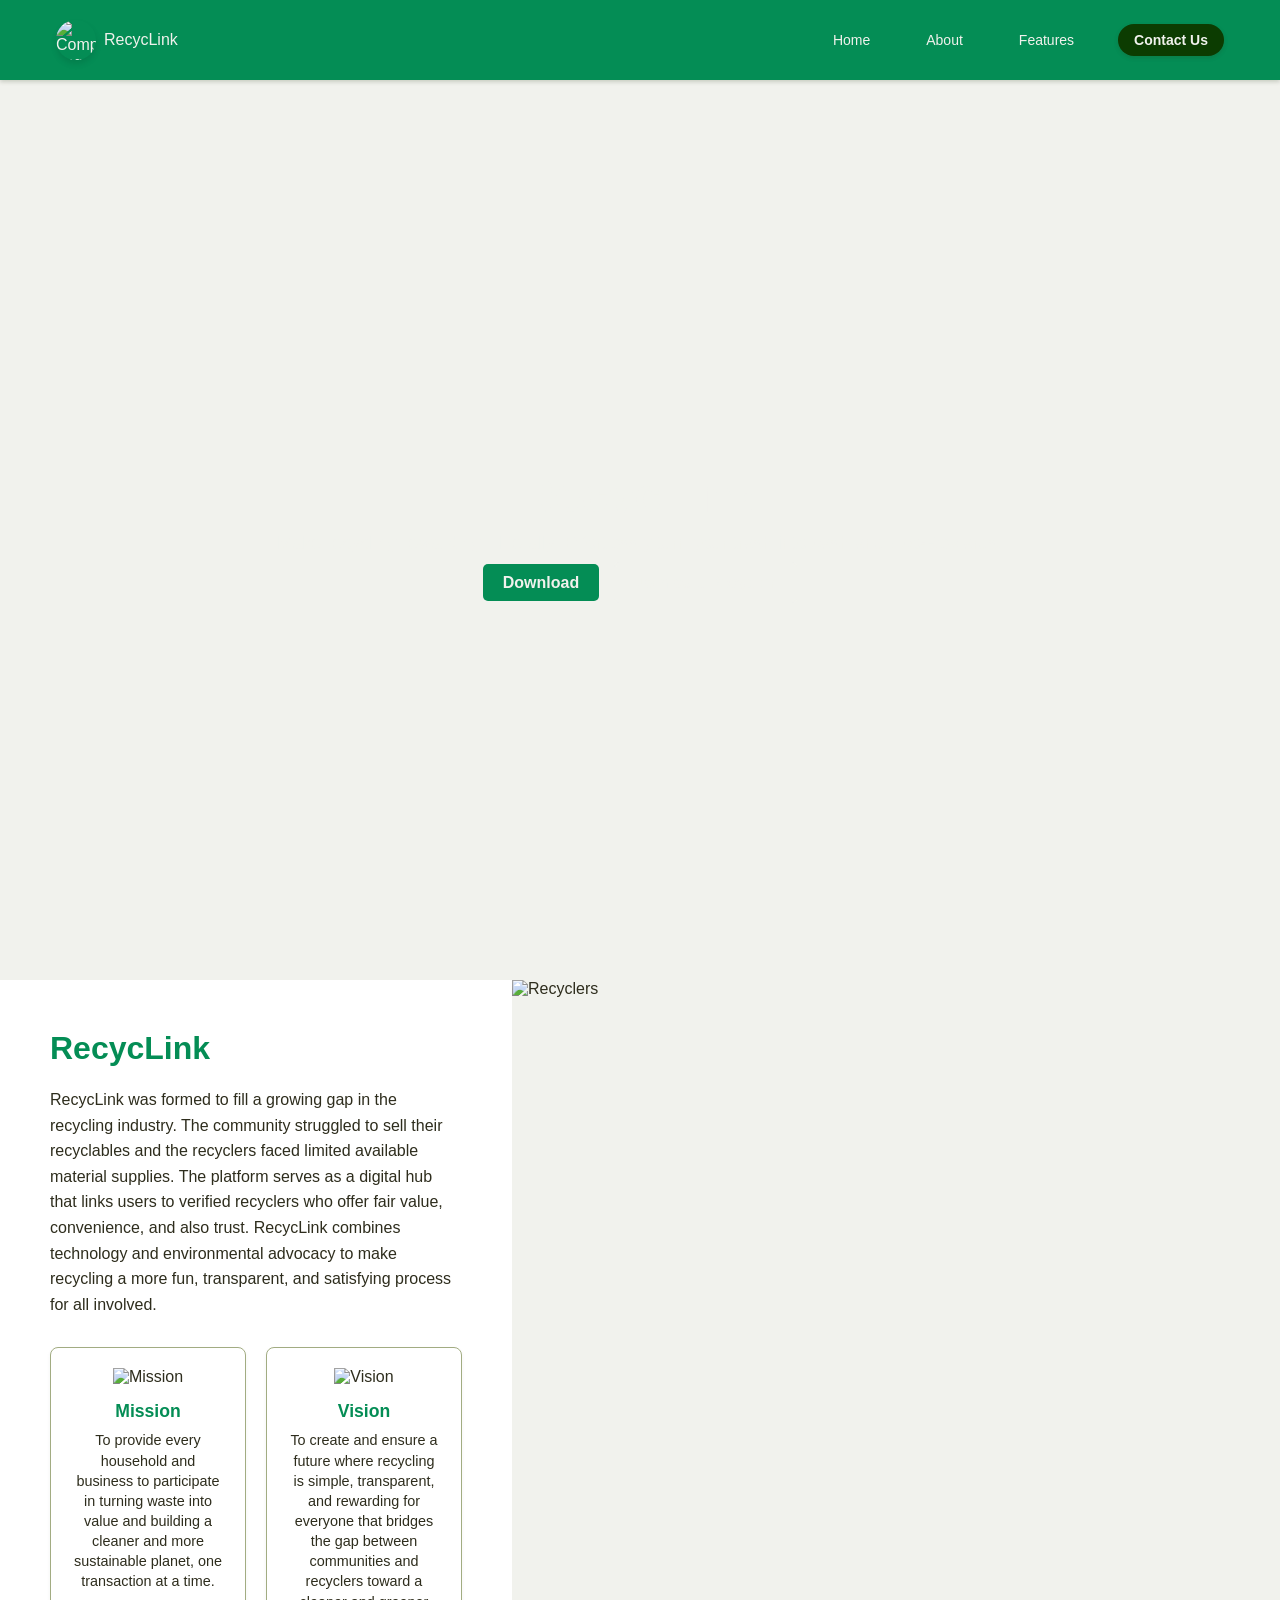
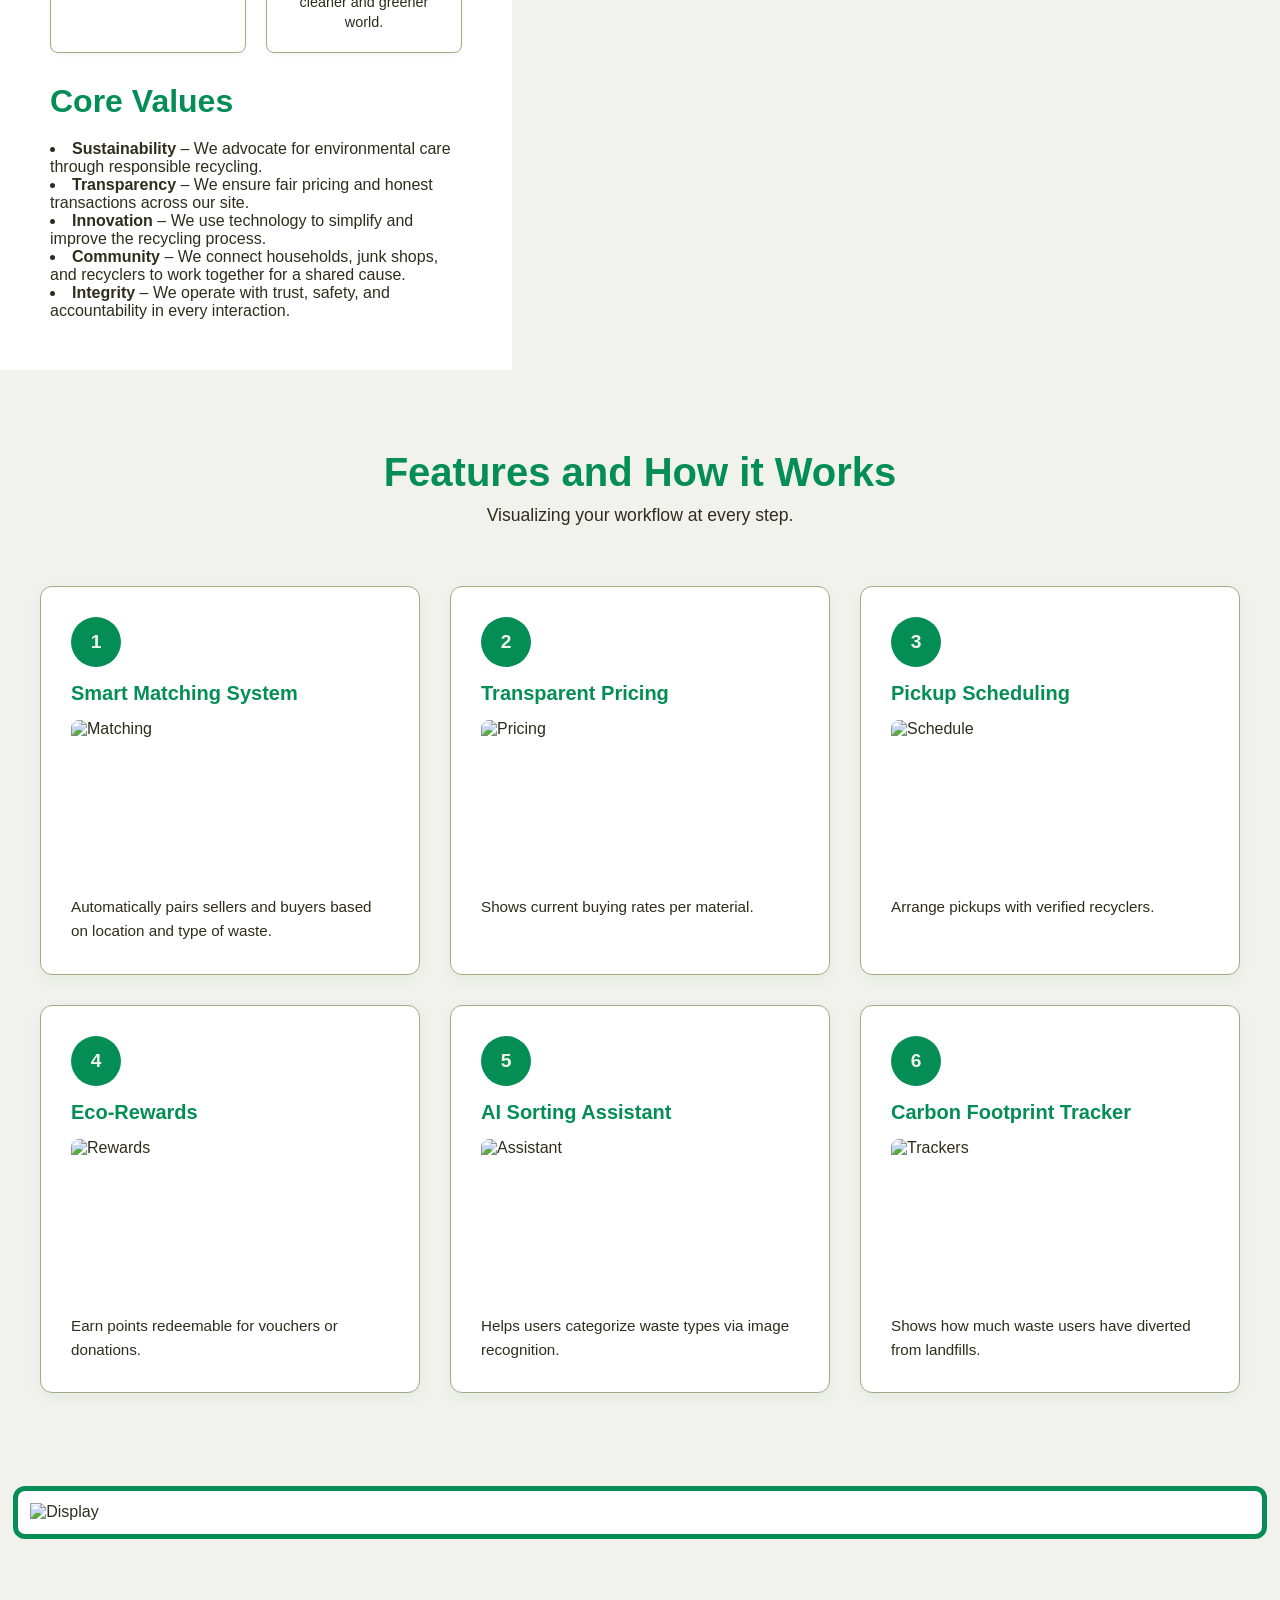
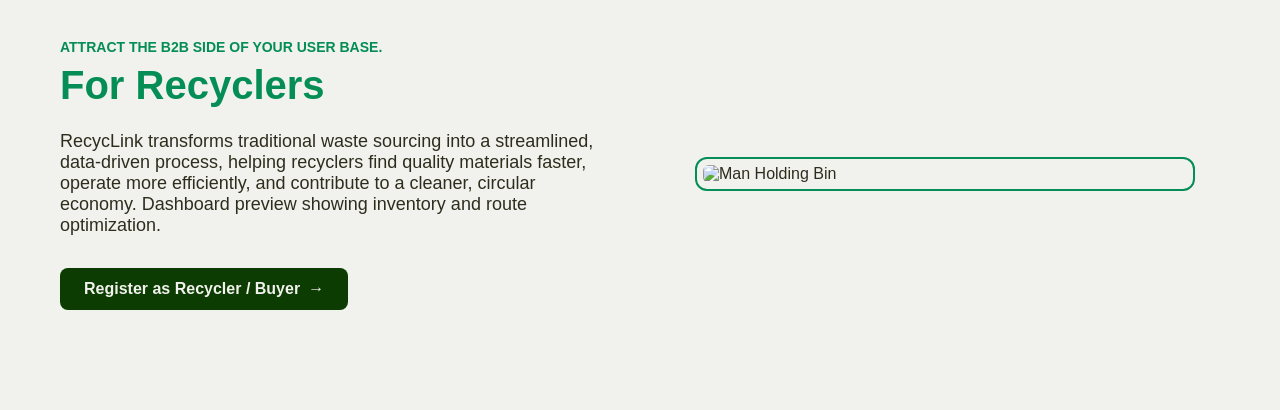
==== commit a0ef3054: "Add files via upload" ====
--- a/index.html
+++ b/index.html
@@ -1,590 +1,201 @@
-<!DOCTYPE html>
-<html lang="en">
-<head>
-    <meta charset="UTF-8">
-    <meta name="viewport" content="width=device-width, initial-scale=1.0">
-    <title>RecycLink - Make recycling rewarding, literally</title>
-    <link rel="stylesheet" href="css/styles.css">
-</head>
-<body>
-    <!-- SECTION A: NAVIGATION MENU -->
-    <nav>
-        <div>
-            <div>
-                <img src="img/logo.png" alt="RecycLink Logo">
-            </div>
-            <ul>
-                <li><a href="#home">Home</a></li>
-                <li><a href="#about">About</a></li>
-                <li><a href="#features">Features / How It Works</a></li>
-                <li><a href="#recyclers">For Recyclers</a></li>
-                <li><a href="#faqs">FAQs</a></li>
-                <li><a href="#contact">Contact</a></li>
-                <li><a href="#download">Download</a></li>
-            </ul>
-        </div>
-    </nav>
-
-    <!-- SECTION B: HOME CONTENTS -->
-    <section id="home" class="hero">
-        <div>
-            <div>
-                <img src="img/logo.png" alt="RecycLink Logo">
-                <p>jejl2261317@slu.edu.ph deadline sa nov 6-9</p>
-            </div>
-            <h1>RecycLink</h1>
-            <p>Make recycling rewarding—literally. Effortlessly turn your trash into cash and Eco-Rewards.</p>
-            <div>
-                <div>
-                    <button>Sell Waste</button>
-                    <button>Download the App</button>
-                    <button>Join as Recycler</button>
-                </div>
-            </div>
-        </div>
-    </section>
-
-    <!-- SECTION C: ABOUT -->
-    <section id="about" class="about">
-        <div id="aboutPicture">
-            <img src="img/aboutPicture.jpg" alt="Map with nearby recyclers">
-        </div>
-        <div>
-            <h2>About RecycLink</h2>
-            <div>
-                <div>
-                    <h3>Our Story</h3>
-                    <p>Story of how RecycLink was conceptualized (addressing the recycling market).</p>
-                </div>
-                <div>
-                    <div>
-                        <h3>Mission</h3>
-                        <p>To provide a healthy and clean environment for the community using Recyclink technology.</p>
-                    </div>
-                    <div>
-                        <h3>Vision</h3>
-                        <p>To ensure a clean future that is rewarding.</p>
-                    </div>
-                </div>
-                <div>
-                    <h3>Core Values</h3>
-                    <ul>
-                        <!-- Core values content to be added -->
-                    </ul>
-                </div>
-                <div>
-                    <h3>Achievements</h3>
-                            <div class="grid">
-                                <div>
-                                    <div>10,000+</div>
-                                    <div>kg of Waste Recycled</div>
-                                    <p>RecycLink users have already diverted over 10 tons of recyclables from landfills — turning waste into opportunity.</p>
-                                </div>
-                                <div>
-                                    <div>5,000+</div>
-                                    <div>Active Users Nationwide</div>
-                                    <p>From homes to small businesses, our eco-conscious community keeps growing across Luzon, Visayas, and Mindanao.</p>
-                                </div>
-                                <div>
-                                    <div>300+</div>
-                                    <div>Verified Recyclers Connected</div>
-                                    <p>A trusted network of licensed recyclers, cooperatives, and junk shops ensures transparent, fair transactions.</p>
-                                </div>
-                                <div>
-                                    <div>Recognized</div>
-                                    <div>by Sustainability Programs</div>
-                                    <p>Featured in university fairs and LGU initiatives for advancing smart, community-driven waste management.</p>
-                                </div>
-                                <div>
-                                    <div>98%</div>
-                                    <div>User Satisfaction</div>
-                                    <p>Users love how easy it is to "turn trash into cash" with our simple listing, matching, and rewards system.</p>
-                                 </div>
-                            </div>
-            
-                </div>
-            </div>
-        </div>
-    </section>
-
-    <!-- SECTION D: FEATURES & HOW IT WORKS -->
-    <section id="features" class="features">
-        <div>
-            <h2>Features & How It Works</h2>
-            <div>
-                <div>
-                    <h3>Feature Highlights</h3>
-                    <div class="grid">
-                        <div>
-                            <div>🔍</div>
-                            <h4>Smart Matching System</h4>
-                            <p>Automatically pairs sellers and buyers based on location and type of waste.</p>
-                        </div>
-                        <div>
-                            <div>💰</div>
-                            <h4>Transparent Pricing</h4>
-                            <p>Shows current buying rates per material.</p>
-                        </div>
-                        <div>
-                            <div>📅</div>
-                            <h4>Pickup Scheduling</h4>
-                            <p>Arrange pickups with verified recyclers.</p>
-                        </div>
-                        <div>
-                            <div>🌱</div>
-                            <h4>Eco-Rewards</h4>
-                            <p>Earn points redeemable for vouchers or donations.</p>
-                        </div>
-                        <div>
-                            <div>🤖</div>
-                            <h4>AI Sorting Assistant</h4>
-                            <p>Helps users categorize waste types via image recognition.</p>
-                        </div>
-                        <div>
-                            <div>📊</div>
-                            <h4>Carbon Footprint Tracker</h4>
-                            <p>Shows how much waste users have diverted from landfills.</p>
-                        </div>
-                    </div>
-                </div>
-                <div>
-                    <h3>How It Works</h3>
-                    <div class="steps">
-                        <div>
-                            <div>1</div>
-                            <h4>List Your Waste</h4>
-                            <p>Input the recyclable materials you have (plastic bottles, paper, metal, etc.).</p>
-                        </div>
-                        <div>
-                            <div>2</div>
-                            <h4>Get Matched</h4>
-                            <p>The app automatically connects you with nearby recyclers or junk shops that buy those materials.</p>
-                        </div>
-                        <div>
-                            <div>3</div>
-                            <h4>Earn & Recycle</h4>
-                            <p>Schedule pickup or drop-off, and get paid or earn eco-points.</p>
-                        </div>
-                    </div>
-                </div>
-                <div class="slideshow-container">
-
-                    <!-- Full-width images with number and caption text -->
-                    <div class="slidePicture active">
-                      <div class="numbertext">1 / 4</div>
-                      <img src="/img/houseTrash.jpg" style="width:100%">
-                      <div class="text">From your Household</div>
-                    </div>
-                  
-                    <div class="slidePicture">
-                      <div class="numbertext">2 / 4</div>
-                      <img src="/img/garbageTaken.jpg" style="width:100%">
-                      <div class="text">To the Truck</div>
-                    </div>
-                  
-                    <div class="slidePicture">
-                      <div class="numbertext">3 / 4</div>
-                      <img src="/img/garbageJunk.jpg" style="width:100%">
-                      <div class="text">Through the Junk Shop</div>
-                    </div>
-
-                    <div class="slidePicture">
-                        <div class="numbertext">4 / 4</div>
-                        <img src="/img/garbageRecycled.jpg" style="width:100%">
-                        <div class="text">Getting Recycled</div>
-                      </div>
-                  
-                    <!-- Next and previous buttons -->
-                    <a class="prev" onclick="plusSlides(-1)">&#10094;</a>
-                    <a class="next" onclick="plusSlides(1)">&#10095;</a>
-                  </div>
-                  <br>
-                  
-                  <!-- The dots/circles -->
-                  <div style="text-align:center; margin-top: 1rem;">
-                    <span class="dot active" onclick="currentSlide(1)"></span>
-                    <span class="dot" onclick="currentSlide(2)"></span>
-                    <span class="dot" onclick="currentSlide(3)"></span>
-                    <span class="dot" onclick="currentSlide(4)"></span>
-                  </div>
-            </div>
-        </div>
-    </section>
-
-    <!-- SECTION E: FOR RECYCLERS (BUSINESS) -->
-    <section id="recyclers" class="recyclers">
-    <div class="recyclers-wrapper">
-        <div>
-            <h2>For Recyclers</h2>
-            <p>RecycLink transforms traditional waste sourcing into a streamlined, data-driven process, helping recyclers find quality materials faster, operate more efficiently, and contribute to a cleaner, circular economy.</p>
-                <div>
-                    <div>Dashboard preview showing inventory and route optimization</div>
-                </div>
-                <br>
-                <button>Register as Recycler / Buyer</button>
-        </div>
-        <div id="forRecyclersPicture">
-            <img src="img/forRecyclers.jpg">
-        </div>
-    </div>
-</section>
-
-    <!-- SECTION F: CONTACTS -->
-    <section id="contact" class="contact">
-        <div>
-            <h2>Contact Us</h2>
-            <p>To give users, recyclers, and partners an easy way to reach the RecycLink team — for inquiries, partnerships, feedback, or support.</p>
-            <div>
-                <div>
-                    <h3>Our Team</h3>
-                    
-
-                    <div class="team-carousel-static">
-                        <button class="team-btn left" aria-label="Previous">&#10094;</button>
-
-                            <div class="team-grid">
-                                <div class="team-card">
-                                    <p><strong>Zuriel Villanueva</strong></p> 
-                                    <br>
-                                    <p><i>Front-end Developer, UI/UX Developer </i></p>
-                                    <br>
-                                    <p>Architects the technical structure and drives implementation. Writes, tests, and debugs the core code (HTML, CSS, JavaScript) to deliver a functional, compliant user interface.</p>
-                                </div>
-                                <div class="team-card">
-                                    <p><strong>Elvin Gatbonton</strong></p>
-                                    <br>
-                                    <p><i>Front-end Developer, UI/UX Developer</i></p>
-                                    <br>
-                                    <p>Develops for optimal usability and performance. Implements interactive components, ensures site responsiveness, and optimizes the front-end for a seamless user experience.</p>
-                                </div>
-                                <div class="team-card">
-                                    <p><strong>Neve Raña</strong></p>
-                                    <br>
-                                    <p><i>Project Manager, Content Specialist</i></p>
-                                    <br>
-                                    <p>Leads the project vision and content strategy. Develops the initial concept, manages the overall project, and is responsible for generating and integrating all final website content.</p>
-                                </div>
-                                <div class="team-card">
-                                    <p><strong>Julianne Lansangan</strong></p>
-                                    <br>
-                                    <p><i>Graphic Designer, Content Specialist</i></p>
-                                    <br>
-                                    <p>Defines visual design and edits content. Sets the layout, determines aesthetic choices like the webpage logo or color schemes, and refines the site's information structure as the primary content editor.</p>
-                                </div>
-                                <div class="team-card">
-                                    <p><strong>Lebron Duculan</strong></p>
-                                    <br>
-                                    <p><i>Content Specialist</i></p>
-                                    <br>
-                                    <p>Creates content and ensures quality control. Generates content, performs thorough proofreading for accuracy, and suggests minor design adjustments to enhance presentation.</p>
-                                </div>
-                                <div class="team-card">
-                                    <p><strong>Rovic Dato</strong></p>
-                                    <br>
-                                    <p><i>Front-end Developer, UI/UX Developer</i></p>
-                                    <br>
-                                    <p>Provides flexible support to the team. Assists peers with both front-end coding tasks and content preparation, ensuring smooth progress across all development and content efforts.</p>
-                                </div>
-                            </div>
-
-                        <button class="team-btn right" aria-label="Next">&#10095;</button>
-
-                    </div>
-
-                </div>
-                <div>
-                    <h3>General Contact Information</h3>
-                    <div>
-                        <div>
-                            <span>Email:</span>
-                            <span>support@recyclink.app</span>
-                        </div>
-                        <div>
-                            <span>Auto Response Email:</span>
-                            <span>info@recyclink.app</span>
-                        </div>
-                        <div>
-                            <span>Press Contact:</span>
-                            <span>press@recyclink.app</span>
-                        </div>
-                    </div>
-                    <div>
-                        <div>Map embed placeholder</div>
-                    </div>
-                    <div>
-                        <div>Chatbot placeholder</div>
-                    </div>
-                </div>
-            </div>
-        </div>
-    </section>
-
-    <!-- SECTION G: FAQs -->
-    <section id="faqs" class="faqs">
-        <div>
-            <h2>Frequently Asked Questions</h2>
-            <div>
-                <div>
-                    <input type="text" placeholder="Search FAQs...">
-                </div>
-                <div>
-                    <div class="faq-category">
-                        <h3>For Households / App Users</h3>
-                        <div class="list">
-                            <div>
-                                <div>
-                                    <h4>Q1: How do I start using RecycLink?</h4>
-                                </div>
-                                <div>
-                                    <p>A: Download the app, create an account, and list your recyclable items. The system will match you with verified buyers nearby.</p>
-                                </div>
-                            </div>
-                            <div>
-                                <div>
-                                    <h4>Q2: What kind of materials can I sell?</h4>
-                                </div>
-                                <div>
-                                    <p>A: Plastics, paper, metals, glass, used electronics, and more. The app automatically categorizes them for you.</p>
-                                </div>
-                            </div>
-                            <div>
-                                <div>
-                                    <h4>Q3: How do I get paid?</h4>
-                                </div>
-                                <div>
-                                    <p>A: You can receive payment through GCash, Maya, or bank transfer—or earn EcoPoints redeemable for vouchers and rewards.</p>
-                                </div>
-                            </div>
-                        </div>
-                    </div>
-                    <div class="faq-category">
-                        <h3>For Recyclers / Junk Shops</h3>
-                        <div class="list">
-                            <div>
-                                <div>
-                                    <h4>Q4: How can I register as a recycler or buyer?</h4>
-                                </div>
-                                <div>
-                                    <p>A: Go to "Join as Recycler" on the website or app, submit your business details, and get verified by our team.</p>
-                                </div>
-                            </div>
-                            <div>
-                                <div>
-                                    <h4>Q5: How does pricing work?</h4>
-                                </div>
-                                <div>
-                                    <p>A: Buyers set their own rates, visible to all users. A recommended "market average" guide helps ensure fair trade.</p>
-                                </div>
-                            </div>
-                        </div>
-                    </div>
-                    <div class="faq-category">
-                        <h3>Trust & Safety</h3>
-                        <div class="list">
-                            <div>
-                                <div>
-                                    <h4>Q6: Are the recyclers verified? How do you prevent scams?</h4>
-                                </div>
-                                <div>
-                                    <p>A: Yes. We require valid IDs or business licenses for verification. Verified profiles display Trust Badges for assurance.</p>
-                                </div>
-                            </div>
-                            <div>
-                                <div>
-                                    <h4>Q7: How is my personal data protected?</h4>
-                                </div>
-                                <div>
-                                    <p>A: We strictly comply with data privacy laws and use data anonymization to safeguard all user information.</p>
-                                </div>
-                            </div>
-                        </div>
-                    </div>
-                    <div class="faq-category">
-                        <h3>Solutions and Support</h3>
-                        <div class="list">
-                            <div>
-                                <div>
-                                    <h4>Q8: What should I do if I encounter a problem?</h4>
-                                </div>
-                                <div>
-                                    <p>A: Contact our support team directly through the app or email support@recyclink.app for quick assistance.</p>
-                                </div>
-                            </div>
-                            <div>
-                                <div>
-                                    <h4>Q9: How are pickup issues and delays managed?</h4>
-                                </div>
-                                <div>
-                                    <p>A: Route tracking, notifications, and verified logistics partners ensure reliable scheduling and quick issue resolution.</p>
-                                </div>
-                            </div>
-                        </div>
-                    </div>
-                </div>
-            </div>
-        </div>
-    </section>
-
-    <!-- SECTION H: DOWNLOAD -->
-    <section id="download" class="download">
-        <div>
-            <h2>Download RecycLink</h2>
-            <div>
-                <div>
-                    <div>
-                        <div>QR Code Generator</div>
-                    </div>
-                    <div>
-                        <div>Animated phone mockup</div>
-                    </div>
-                </div>
-                <div>
-                    <div>
-                        <div>
-                            <p>User Review snippet</p>
-                        </div>
-                    </div>
-                    <br>
-                    <div>
-                        <select>
-                            <option value="en">English</option>
-                            <option value="tl">Tagalog</option>
-                        </select>
-                    </div>
-                    <br>
-                    <div>
-                        <button>Download for iOS</button>
-                        <button>Download for Android</button>
-                    </div>
-                    <br>
-                    <p>Available on iOS and Android devices</p>
-                </div>
-            </div>
-        </div>
-    </section>
-
-    <!-- SECTION I: FOOTER -->
-    <footer>
-        <div>
-            <div>
-                <div>
-                    <a href="#about">About</a>
-                    <a href="#faqs">FAQs</a>
-                    <a href="#">Privacy Policy</a>
-                    <a href="#">Terms of Use</a>
-                    <a href="#contact">Contact</a>
-                </div>
-                <div>
-                    <a href="#" aria-label="Facebook">Facebook</a>
-                    <a href="#" aria-label="Instagram">Instagram</a>
-                    <a href="#" aria-label="LinkedIn">LinkedIn</a>
-                </div>
-                <div>
-                    <p>Copyright © 2025 RecycLink</p>
-                </div>
-            </div>
-        </div>
-    </footer>
-
-    <script>
-        let slideIndex = 1;
-        showSlides(slideIndex);
-
-        function plusSlides(n) {
-            showSlides(slideIndex += n);
-        }
-
-        function currentSlide(n) {
-            showSlides(slideIndex = n);
-        }
-
-        function showSlides(n) {
-            let slides = document.getElementsByClassName("slidePicture");
-            let dots = document.getElementsByClassName("dot");
-            
-            if (n > slides.length) {
-                slideIndex = 1;
-            }
-            if (n < 1) {
-                slideIndex = slides.length;
-            }
-            
-            for (let i = 0; i < slides.length; i++) {
-                slides[i].classList.remove("active");
-            }
-            
-            for (let i = 0; i < dots.length; i++) {
-                dots[i].classList.remove("active");
-            }
-            
-            slides[slideIndex - 1].classList.add("active");
-            if (dots[slideIndex - 1]) {
-                dots[slideIndex - 1].classList.add("active");
-            }
-        }
-
-        // Auto-play carousel
-        setInterval(function() {
-            plusSlides(1);
-        }, 5000);
-    </script>
-   <script>
-    // FAQ CATEGORY COLLAPSE
-    document.querySelectorAll('.faq-category > h3').forEach(title => {
-        title.addEventListener('click', e => {
-            const parent = title.parentElement;
-            parent.classList.toggle('active');
-            e.stopPropagation(); // Prevent inner click conflict
-        });
-    });
-
-    // FAQ QUESTION DROPDOWN
-    document.querySelectorAll('.faqs .list > div > div:first-child').forEach(header => {
-        header.addEventListener('click', e => {
-            const faqItem = header.parentElement;
-            faqItem.classList.toggle('active');
-            e.stopPropagation(); // Avoid triggering category collapse too
-        });
-    });
-    </script>
-    <script>
-    (function() {
-        const cards = Array.from(document.querySelectorAll('.team-card'));
-        if (cards.length === 0) return;
-
-        let activeIndex = 0;
-
-        function updateActive() {
-            cards.forEach((c, i) => c.classList.toggle('active', i === activeIndex));
-        }
-
-        // click card to activate
-        cards.forEach((card, i) => {
-            card.addEventListener('click', () => {
-                activeIndex = i;
-                updateActive();
-            });
-        });
-
-        // arrow buttons
-        const leftBtn = document.querySelector('.team-btn.left');
-        const rightBtn = document.querySelector('.team-btn.right');
-
-        leftBtn?.addEventListener('click', () => {
-            activeIndex = (activeIndex - 1 + cards.length) % cards.length;
-            updateActive();
-        });
-
-        rightBtn?.addEventListener('click', () => {
-            activeIndex = (activeIndex + 1) % cards.length;
-            updateActive();
-        });
-
-        // init — start on first card (Zuriel)
-        updateActive();
-    })();
-    </script>
-</body>
-</html>
-
-<!-- Kept you waiting, huh? -->
+<!DOCTYPE html>
+<html lang="en">
+  <head>
+    <meta charset="UTF-8" />
+    <meta name="viewport" content="width=device-width, initial-scale=1.0" />
+    <title>Document</title>
+    <link rel="stylesheet" href="css/styles.css" />
+  </head>
+  <body>
+     <nav class="navbar">
+        <div class="navbar-content">
+            
+            
+            <div class="navbar-logo">
+                <a href="#">
+                    <img src="images/Logos/2.png" alt="Company Logo">
+                    <span class="RecycLink">RecycLink</span>
+                </a>
+            </div>
+
+            <div class="navbar-links">
+                <a href="#Home">Home</a>
+                <a href="#About">About</a>
+                <a href="#features">Features</a>
+                <a href="#" class="cta-button">Contact Us</a>
+            </div>
+
+            
+            <button class="menu-button">
+                &#9776; 
+            </button>
+
+        </div>
+    </nav>
+
+    <section class="hero" id="Home">
+      <div class="hero-content">
+        <h1>RecycLink</h1>
+        <p>
+          Make recycling rewarding—literally. Effortlessly turn your trash into
+          cash and Eco-Rewards.
+        </p>
+        <div class="hero-buttons">
+          <a href="#" class="btn primary">Download</a>
+          <a href="#" class="btn secondary">Join as a Recycler</a>
+        </div>
+      </div>
+    </section>
+
+    <section class="split-section" id="About">
+      <div class="content-side">
+        <h2>RecycLink</h2>
+
+        <p class="text-block">
+          RecycLink was formed to fill a growing gap in the recycling industry.
+          The community struggled to sell their recyclables and the recyclers
+          faced limited available material supplies. The platform serves as a
+          digital hub that links users to verified recyclers who offer fair
+          value, convenience, and also trust. RecycLink combines technology and
+          environmental advocacy to make recycling a more fun, transparent, and
+          satisfying process for all involved.
+        </p>
+
+        <div class="cards-row">
+          <div class="card">
+            <img src="images/Icons/mission.png" alt="Mission" class="card-icon" />
+            <h3>Mission</h3>
+            <p>
+              To provide every household and business to participate in turning
+              waste into value and building a cleaner and more sustainable
+              planet, one transaction at a time.
+            </p>
+          </div>
+
+          <div class="card">
+            <img src="images/Icons/vision.png" alt="Vision" class="card-icon" />
+            <h3>Vision</h3>
+            <p>
+              To create and ensure a future where recycling is simple,
+              transparent, and rewarding for everyone that bridges the gap
+              between communities and recyclers toward a cleaner and greener
+              world.
+            </p>
+          </div>
+        </div>
+
+        <h2>Core Values</h2>
+
+        <list>
+          <li>
+            <strong>Sustainability</strong> – We advocate for environmental care
+            through responsible recycling.
+          </li>
+          <li>
+            <strong>Transparency</strong> – We ensure fair pricing and honest
+            transactions across our site.
+          </li>
+          <li>
+            <strong>Innovation</strong> – We use technology to simplify and
+            improve the recycling process.
+          </li>
+          <li>
+            <strong>Community</strong> – We connect households, junk shops, and
+            recyclers to work together for a shared cause.
+          </li>
+          <li>
+            <strong>Integrity</strong> – We operate with trust, safety, and
+            accountability in every interaction.
+          </li>
+      </div>
+
+      <div class="image-side" >
+        <img
+          src="images/Backgrounds/aboutPicture.jpg"
+          alt="Recyclers"
+        />
+      </div>
+    </section>
+    <section class="features-section" id="features">
+        <div class="container">
+            
+            <div class="section-header">
+                <h2>Features and How it Works</h2>
+                <p>Visualizing your workflow at every step.</p>
+            </div>
+
+            <div class="features-grid">
+                
+                <div class="feature-card">
+                    <div class="icon-box">1</div>
+                    <h3>Smart Matching System</h3>
+                    <img src="images/Features/1.png" alt="Matching" class="card-middle-img">
+                    <p>Automatically pairs sellers and buyers based on location and type of waste.</p>
+                </div>
+
+                <div class="feature-card">
+                    <div class="icon-box">2</div>
+                    <h3>Transparent Pricing</h3>
+                    <img src="images/Features/2.png" alt="Pricing" class="card-middle-img">
+                    <p>Shows current buying rates per material.</p>
+                </div>
+
+                <div class="feature-card">
+                    <div class="icon-box">3</div>
+                    <h3>Pickup Scheduling</h3>
+                    <img src="images/Features/3.png" alt="Schedule" class="card-middle-img">
+                    <p> Arrange pickups with verified recyclers.</p>
+                </div>
+
+                <div class="feature-card">
+                    <div class="icon-box">4</div>
+                    <h3>Eco-Rewards</h3>
+                    <img src="images/Features/4.png" alt="Rewards" class="card-middle-img">
+                    <p>Earn points redeemable for vouchers or donations.</p>
+                </div>
+
+                <div class="feature-card">
+                    <div class="icon-box">5</div>
+                    <h3>AI Sorting Assistant</h3>
+                    <img src="images/Features/5.png" alt="Assistant" class="card-middle-img">
+                    <p> Helps users categorize waste types via image recognition.</p>
+                </div>
+
+                <div class="feature-card">
+                    <div class="icon-box">6</div>
+                    <h3>Carbon Footprint Tracker</h3>
+                    <img src="images/Features/6.png" alt="Trackers" class="card-middle-img">
+                    <p>Shows how much waste users have diverted from landfills.</p>
+                </div>
+            </div>
+        </div>
+    </section>
+    <section class="image-container">
+        <img src="images/Backgrounds/Display.png" alt="Display">
+    </section>
+    <section class="recyclers-feature">
+        
+        <div class="recyclers-text-content">
+            <p class="recyclers-subtitle">Attract the B2B side of your user base.</p>
+            <h1 class="recyclers-headline">For Recyclers</h1>
+            <p class="recyclers-body-text">
+                RecycLink transforms traditional waste sourcing into a streamlined, data-driven process, helping recyclers find quality materials faster, operate more efficiently, and contribute to a cleaner, circular economy.
+                Dashboard preview showing inventory and route optimization.
+            </p>
+        
+            <a href="#" class="recyclers-cta-button">
+                Register as Recycler / Buyer
+        
+                <span style="margin-left: 8px;">&rarr;</span>
+            </a>
+        </div>
+
+        <div class="recyclers-image-container">
+            <div class="recyclers-image-frame">
+                <img src="images/Others/forRecyclers.jpg" 
+                     alt="Man Holding Bin">
+            </div>
+        </div>
+    </section>
+  </body>
+</html>
--- a/css/styles.css
+++ b/css/styles.css
@@ -0,0 +1,503 @@
+/* Unified Reset */
+* {
+  margin: 0;
+  padding: 0;
+  box-sizing: border-box;
+}
+
+/* Color Palette Variables */
+:root {
+  --background-main: #f1f2ed;
+  --primary: #048d55;
+  --secondary: #048d55;
+  --accent: #0c3c01;
+  --text-main: #2e2d1d;
+  --card-bg: #fff;
+  --card-border: #a2ac82;
+  --feature-bg: #a2ac82;
+  --feature-card-bg: #f1f2ed;
+  --feature-icon-bg: #048d55;
+  --feature-icon-color: #f1f2ed;
+}
+
+body {
+  font-family: "Segoe UI", Arial, sans-serif;
+  background-color: var(--background-main);
+  color: var(--text-main);
+}
+
+/* Navbar */
+.navbar {
+  width: 100%;
+  background-color: var(--secondary);
+  position: sticky;
+  top: 0;
+  z-index: 1000;
+  box-shadow: 0 2px 4px rgba(44, 61, 29, 0.2);
+}
+
+/* 2. Inner Content Wrapper */
+.navbar-content {
+  max-width: 1200px;
+  margin: 0 auto;
+  padding: 0 16px;
+  display: flex;
+  justify-content: space-between;
+  align-items: center;
+  height: 80px; /* Fixed height for the nav bar */
+}
+
+/* 3. Logo/Brand Section */
+.navbar-logo a {
+  display: flex;
+  align-items: center;
+  text-decoration: none;
+  color: var(--feature-icon-color);
+}
+
+.navbar-logo img {
+  height: 40px;
+  width: 40px;
+  border-radius: 50%;
+  margin-right: 8px;
+  box-shadow: 0 4px 6px rgba(0, 0, 0, 0.1);
+}
+
+.navbar-logo .brand-name {
+  font-size: 1.25rem;
+  font-weight: bold;
+  display: none;
+}
+
+@media (min-width: 640px) {
+  .navbar-logo .brand-name {
+    display: block;
+  }
+}
+
+/* 4. Links Section (Desktop) */
+.navbar-links {
+  display: none;
+}
+
+@media (min-width: 768px) {
+  .navbar-links {
+    display: flex;
+    align-items: center;
+    gap: 32px;
+  }
+}
+
+.navbar-links a {
+  color: var(--feature-icon-color);
+  text-decoration: none;
+  padding: 8px 12px;
+  font-size: 0.875rem;
+  font-weight: 500;
+  border-radius: 4px;
+  transition: color 0.15s, background-color 0.15s;
+}
+
+.navbar-links a:hover {
+  color: var(--primary);
+}
+
+.navbar-links .cta-button {
+  background-color: var(--accent);
+  padding: 8px 16px;
+  border-radius: 9999px;
+  font-weight: 600;
+  box-shadow: 0 2px 4px rgba(44, 61, 29, 0.2);
+}
+
+.navbar-links .cta-button:hover {
+  background-color: var(--secondary);
+  color: var(--feature-icon-color);
+}
+
+/* 5. Mobile Menu Button */
+.menu-button {
+  display: block;
+  color: var(--feature-icon-color);
+  border: none;
+  background: none;
+  cursor: pointer;
+  padding: 8px;
+}
+
+@media (min-width: 768px) {
+  .menu-button {
+    display: none;
+  }
+}
+
+/* Hero Section */
+.hero {
+  height: 100vh;
+  background: url("../images/Backgrounds/hero.png") no-repeat center/cover;
+  display: flex;
+  justify-content: center;
+  align-items: center;
+  text-align: center;
+  color: var(--feature-icon-color);
+  padding: 20px;
+}
+
+.hero-content h1 {
+  font-size: 48px;
+  margin-bottom: 10px;
+}
+
+.hero-content p {
+  font-size: 18px;
+  margin-bottom: 20px;
+}
+
+.hero-buttons .btn {
+  padding: 10px 20px;
+  margin: 5px;
+  text-decoration: none;
+  border-radius: 5px;
+  font-weight: bold;
+}
+
+.primary {
+  background-color: var(--primary);
+  color: var(--feature-icon-color);
+}
+
+.secondary {
+  border: 2px solid var(--feature-icon-color);
+  color: var(--feature-icon-color);
+  background: transparent;
+}
+
+.feature-section {
+  display: flex;
+  align-items: center;
+  justify-content: space-between;
+  gap: 40px;
+  padding: 60px 80px;
+  max-width: 1200px;
+  margin: auto;
+  background-color: var(--feature-bg);
+}
+
+/* Main Container */
+.split-section {
+  display: flex;
+  min-height: 100vh;
+  width: 100%;
+}
+
+/* Left Side: Content (40%) */
+.content-side {
+  width: 40%;
+  padding: 50px;
+  display: flex;
+  flex-direction: column;
+  justify-content: center;
+  background-color: var(--card-bg);
+}
+
+.content-side h2 {
+  margin-bottom: 20px;
+  font-size: 2rem;
+  color: var(--secondary);
+}
+
+/* Styling for the paragraphs */
+.text-block {
+  font-size: 1rem;
+  color: var(--text-main);
+  line-height: 1.6;
+  margin-bottom: 30px; /* Space below paragraphs */
+}
+
+/* The Container for the 2 Cards */
+.cards-row {
+  display: grid;
+  grid-template-columns: 1fr 1fr; /* 2 equal columns */
+  gap: 20px;
+  margin-bottom: 30px; /* Space below the cards before the next paragraph */
+}
+
+/* Card Styling */
+.card {
+  background: var(--card-bg);
+  padding: 20px;
+  border: 1px solid var(--card-border);
+  border-radius: 8px;
+  box-shadow: 0 2px 4px rgba(44, 61, 29, 0.05);
+  text-align: center; /* Centers text and image inside card */
+}
+
+/* Small Image inside Card */
+.card-icon {
+  width: 50px; /* Controls the size of the small image */
+  height: 50px;
+  object-fit: contain;
+  margin-bottom: 15px;
+}
+
+.card h3 {
+  font-size: 1.1rem;
+  margin-bottom: 8px;
+  color: var(--secondary);
+}
+
+.card p {
+  font-size: 0.9rem;
+  color: var(--text-main);
+  line-height: 1.4;
+}
+
+/* Right Side: Image (60%) */
+.image-side {
+  width: 60%;
+  position: relative;
+}
+
+.image-side img {
+  width: 100%;
+  height: 100%;
+  object-fit: cover;
+  display: block;
+}
+
+/* RESPONSIVE: Mobile View (Under 900px) */
+@media (max-width: 900px) {
+  .split-section {
+    flex-direction: column-reverse;
+  }
+
+  .content-side,
+  .image-side {
+    width: 100%;
+    height: auto;
+  }
+
+  .image-side {
+    height: 300px;
+  }
+
+  /* On mobile, stack the cards vertically instead of side-by-side */
+  .cards-row {
+    grid-template-columns: 1fr;
+  }
+}
+
+/* --- Features Section Styles --- */
+
+.features-section {
+  padding: 80px 20px;
+  background-color: var(--feature-card-bg);
+}
+
+.container {
+  max-width: 1200px; /* Limits width on large screens */
+  margin: 0 auto; /* Centers the container */
+}
+
+/* Header Styling */
+.section-header {
+  text-align: center;
+  margin-bottom: 60px;
+}
+
+.section-header h2 {
+  font-size: 2.5rem;
+  color: var(--secondary);
+  margin-bottom: 10px;
+}
+
+.section-header p {
+  color: var(--text-main);
+  font-size: 1.1rem;
+}
+
+/* Grid Layout: 3 Columns */
+.features-grid {
+  display: grid;
+  grid-template-columns: repeat(3, 1fr);
+  gap: 30px;
+}
+
+/* Card Styling */
+.feature-card {
+  background: var(--card-bg);
+  padding: 30px;
+  border-radius: 12px;
+  box-shadow: 0 5px 15px rgba(44, 61, 29, 0.05);
+  border: 1px solid var(--card-border);
+  text-align: left;
+  display: flex;
+  flex-direction: column; /* Ensures content stacks neatly */
+}
+
+/* Icon Circle */
+.icon-box {
+  background-color: var(--feature-icon-bg);
+  color: var(--feature-icon-color);
+  width: 50px;
+  height: 50px;
+  border-radius: 50%;
+  display: flex;
+  align-items: center;
+  justify-content: center;
+  font-size: 1.2rem;
+  font-weight: bold;
+  margin-bottom: 15px;
+}
+
+.feature-card h3 {
+  font-size: 1.25rem;
+  margin-bottom: 15px;
+  color: var(--secondary);
+}
+
+/* --- NEW IMAGE STYLING --- */
+.card-middle-img {
+  width: 100%;
+  height: 160px; /* Fixed height prevents uneven cards */
+  object-fit: cover; /* Ensures image fills the box without stretching */
+  border-radius: 8px;
+  margin-bottom: 15px; /* Space between image and paragraph */
+}
+
+.feature-card p {
+  color: var(--text-main);
+  line-height: 1.6;
+  font-size: 0.95rem;
+}
+
+/* Responsive */
+@media (max-width: 992px) {
+  .features-grid {
+    grid-template-columns: repeat(2, 1fr);
+  }
+}
+
+@media (max-width: 600px) {
+  .features-grid {
+    grid-template-columns: 1fr;
+  }
+}
+
+/* 1. The Container (Applies Border and Margin) */
+.image-container {
+  /* REQUIRED: 10% Margin on all sides (relative to the viewport/parent width) */
+  margin: 1%;
+
+  /* Set a specific width/height for the container for better control */
+
+  /* Optional: Adding a visible border around the section */
+  border: 5px solid var(--secondary);
+  border-radius: 12px;
+  background-color: var(--card-bg); /* Background color behind the image */
+
+  /* Ensure the container is displayed as a block element */
+  display: block;
+  box-sizing: border-box; /* Ensures padding/border are included in the element's total size */
+  overflow: hidden; /* Important for containing floated/inline elements */
+}
+
+/* 2. The Image (Applies Padding) */
+.image-container img {
+  /* REQUIRED: 20% Padding on all sides (relative to the container's width) */
+  padding: 1%;
+
+  /* Make the image itself fill the content area */
+  width: 100%;
+  height: auto;
+  display: block; /* Removes any baseline spacing issues */
+
+  /* Optional: Adjusting image appearance */
+  object-fit: contain;
+}
+/* Container and Layout (Flexbox for two columns) */
+.recyclers-feature {
+  max-width: 1200px;
+  margin: 80px auto;
+  padding: 20px;
+  display: flex;
+  flex-direction: row; /* Default: side-by-side */
+  gap: 40px;
+  align-items: center;
+}
+
+/* Responsiveness: Stack columns on smaller screens */
+@media (max-width: 768px) {
+  .recyclers-feature {
+    flex-direction: column;
+    margin: 40px auto;
+  }
+}
+
+/* Text Column */
+.recyclers-text-content {
+  flex: 1;
+  padding-right: 20px;
+}
+
+.recyclers-text-content .recyclers-subtitle {
+  font-size: 0.875rem;
+  font-weight: 600;
+  text-transform: uppercase;
+  color: var(--primary);
+  margin-bottom: 8px;
+}
+
+.recyclers-text-content .recyclers-headline {
+  font-size: 2.5rem;
+  font-weight: 800;
+  line-height: 1.1;
+  color: var(--secondary);
+  margin-bottom: 24px;
+}
+
+.recyclers-text-content .recyclers-body-text {
+  font-size: 1.125rem;
+  color: var(--text-main);
+  margin-bottom: 32px;
+}
+
+.recyclers-cta-button {
+  display: inline-flex;
+  align-items: center;
+  padding: 12px 24px;
+  background-color: var(--accent);
+  color: var(--feature-icon-color);
+  text-decoration: none;
+  border-radius: 8px;
+  font-weight: bold;
+  transition: background-color 0.2s;
+}
+
+.recyclers-cta-button:hover {
+  background-color: var(--secondary);
+}
+
+/* Image Column */
+.recyclers-image-container {
+  flex: 1;
+  display: flex;
+  justify-content: center;
+}
+
+.recyclers-image-frame {
+  position: relative;
+  width: 100%;
+  max-width: 500px;
+  border: 2px solid var(--primary);
+  padding: 6px;
+  border-radius: 12px;
+  overflow: hidden;
+}
+
+.recyclers-image-frame img {
+  display: block;
+  width: 100%;
+  height: auto;
+  border-radius: 6px;
+}
